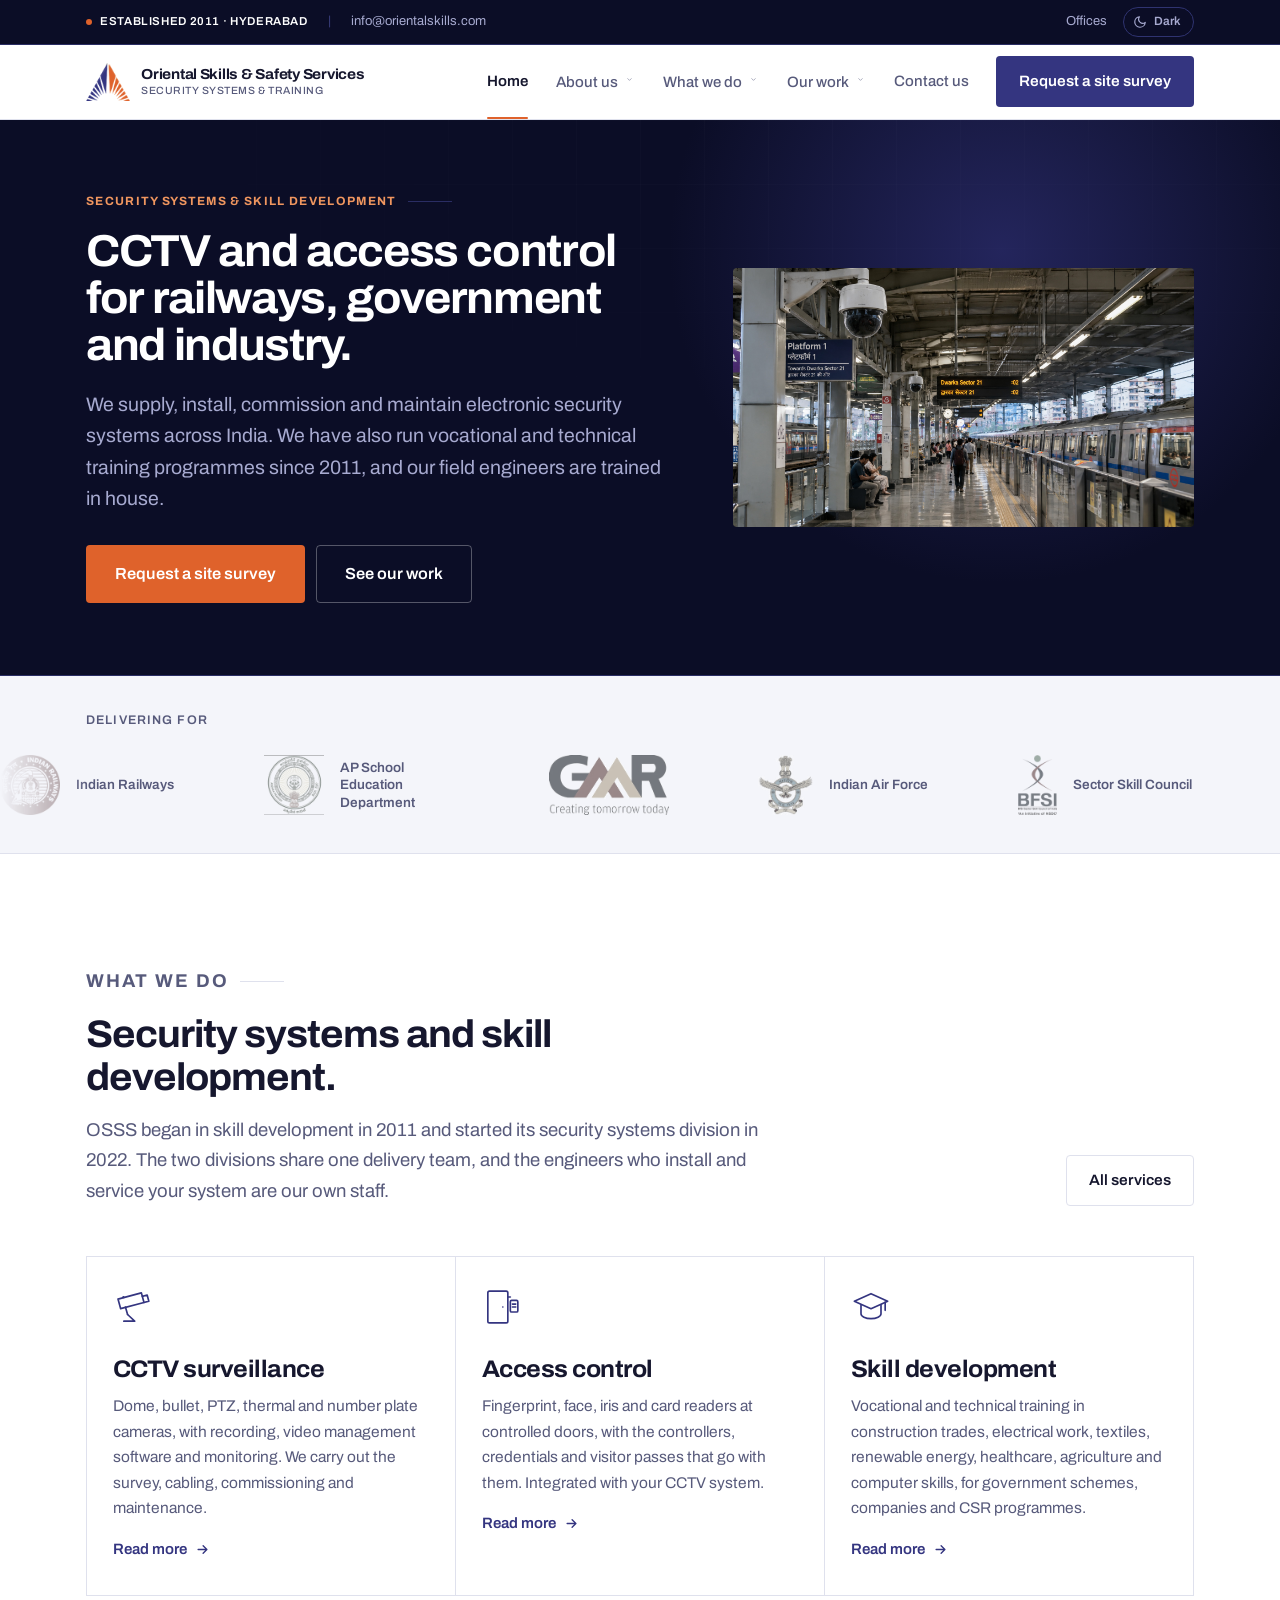
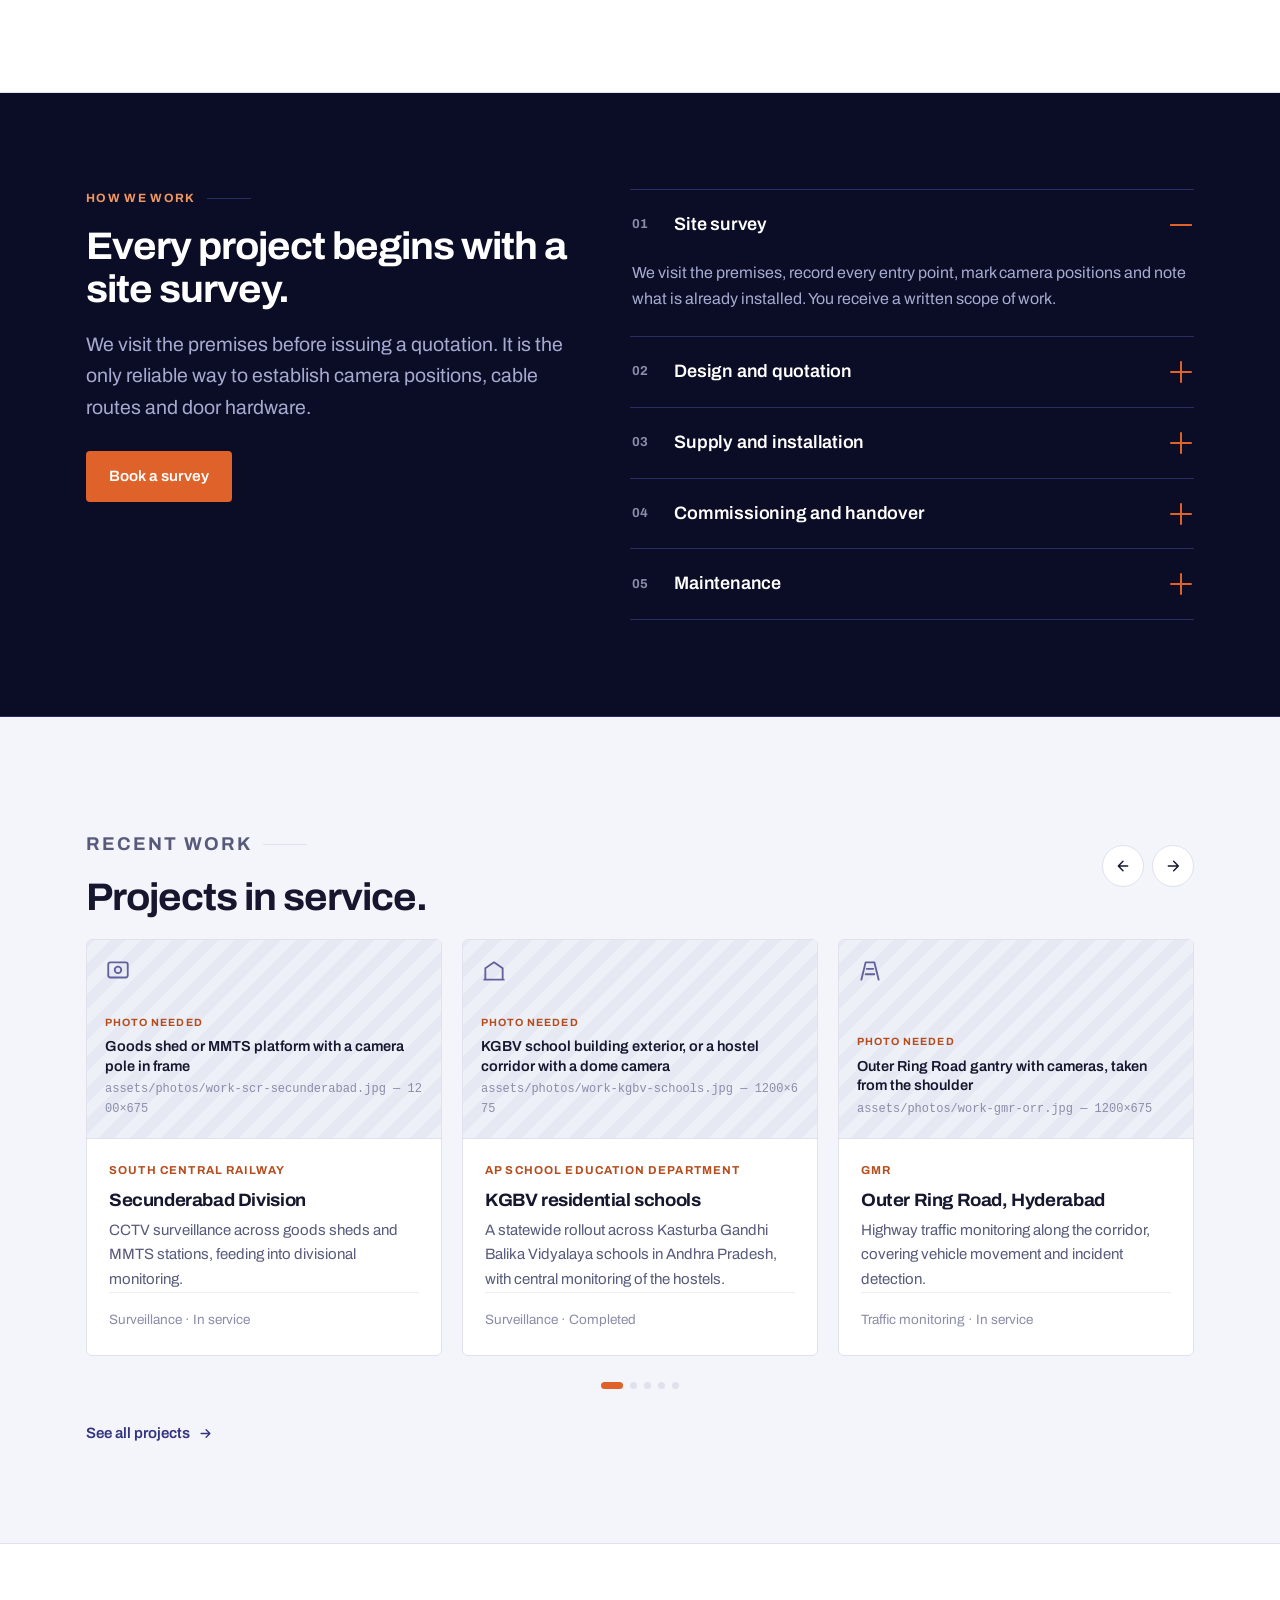
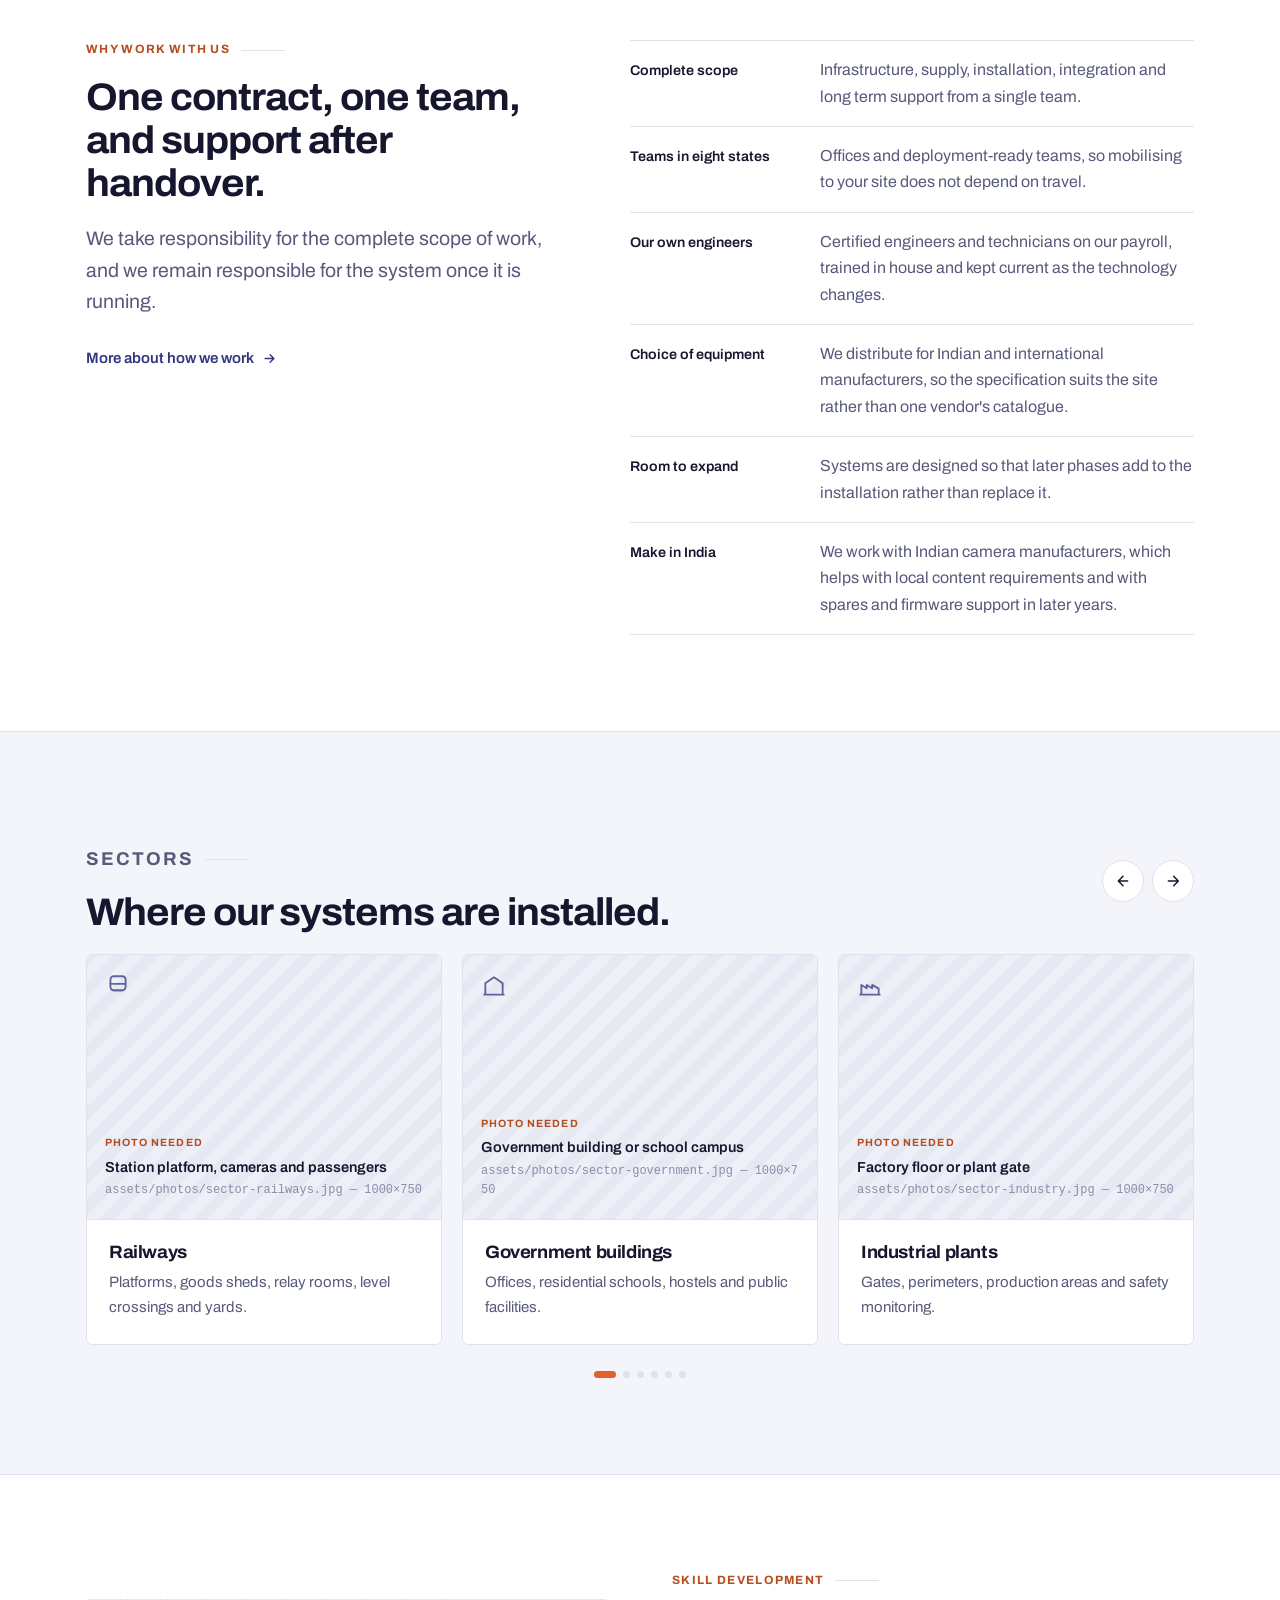
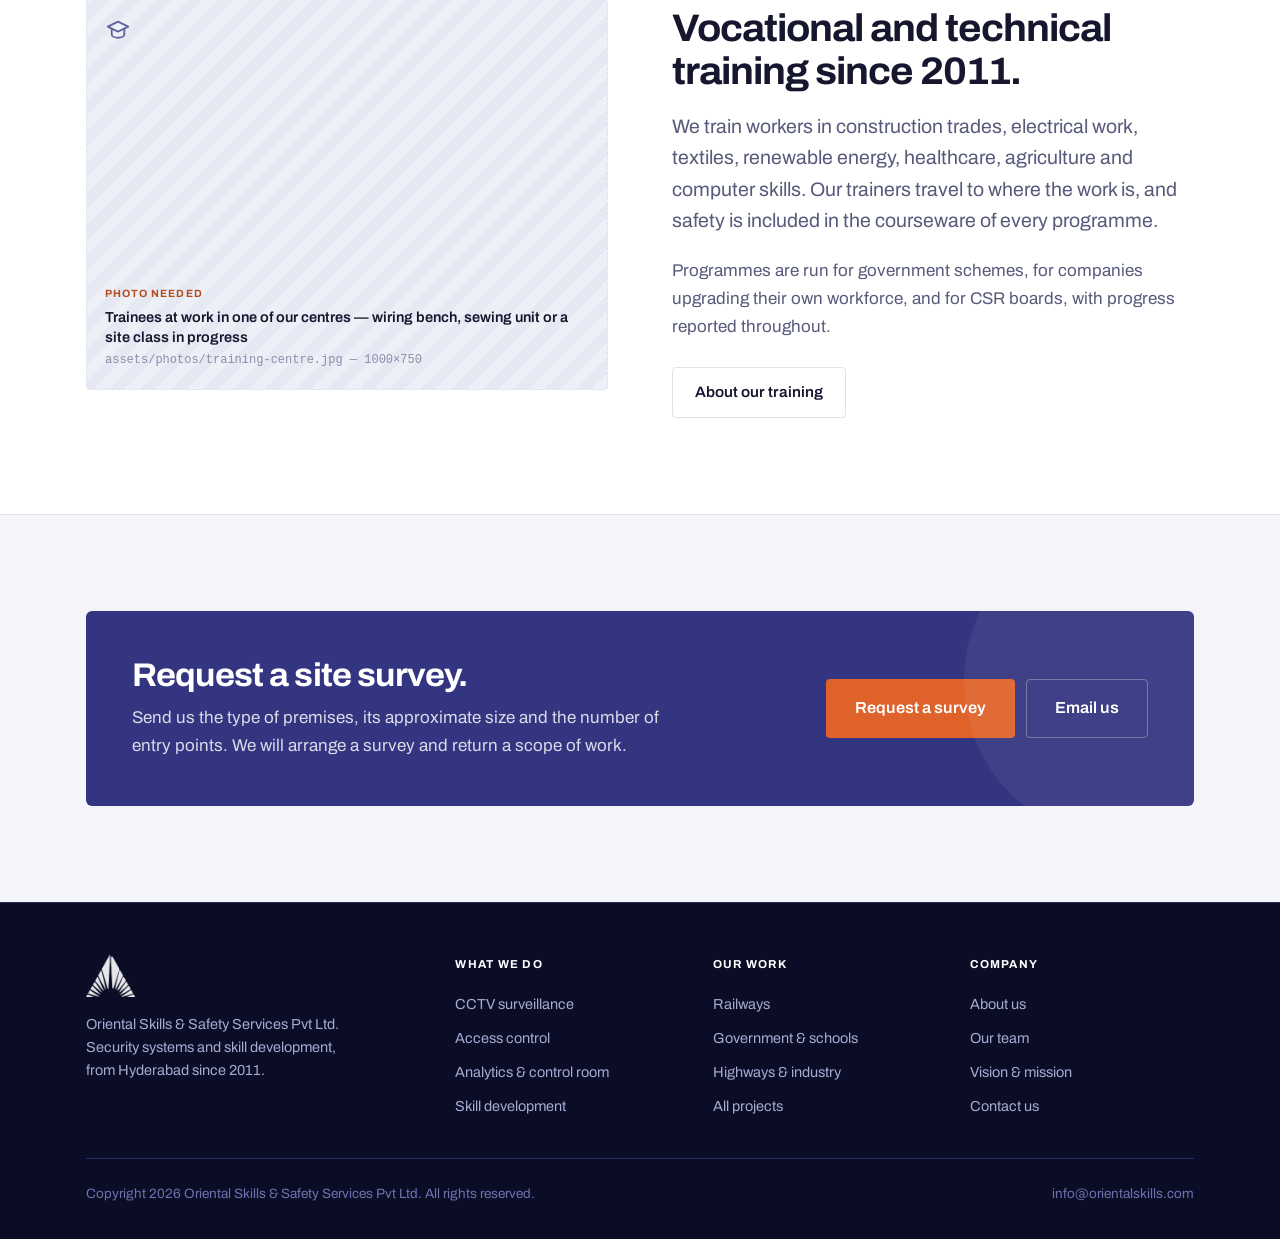
==== index.html @ 2931d18c "Use the supplied hero photograph on the home page Replaces the hero placeholder with assets/photos/h" ====
<!DOCTYPE html>
<html lang="en" data-theme="light">
<head>
<meta charset="utf-8">
<meta name="viewport" content="width=device-width, initial-scale=1">
<title>OSSS — CCTV, Access Control and Skill Development | Hyderabad</title>
<meta name="description" content="Oriental Skills &amp; Safety Services Pvt Ltd supplies, installs and maintains CCTV and access control systems for Indian Railways, state governments and industry, and has run technical training programmes since 2011.">
<meta name="keywords" content="CCTV Hyderabad, access control systems India, ANPR, video analytics, biometric access control, railway CCTV, skill development training, Oriental Skills and Safety Services, OSSS">
<meta name="robots" content="index, follow">
<meta name="theme-color" content="#0B0D26">
<meta property="og:title" content="Oriental Skills &amp; Safety Services Pvt Ltd (OSSS)">
<meta property="og:description" content="Oriental Skills &amp; Safety Services Pvt Ltd supplies, installs and maintains CCTV and access control systems for Indian Railways, state governments and industry, and has run technical training programmes since 2011.">
<meta property="og:type" content="website">
<meta property="og:url" content="https://www.orientalskills.com/">
<meta property="og:image" content="https://www.orientalskills.com/assets/osss-lockup.png">
<link rel="canonical" href="https://www.orientalskills.com/">
<link rel="icon" href="assets/osss-mark.png">
<link rel="apple-touch-icon" href="assets/osss-mark.png">
<script>
  document.documentElement.className += ' js';
  try {
    var t = localStorage.getItem('osss-theme');
    if (!t) t = window.matchMedia('(prefers-color-scheme: dark)').matches ? 'dark' : 'light';
    document.documentElement.setAttribute('data-theme', t);
  } catch (e) {}
</script>
<link rel="preconnect" href="https://fonts.googleapis.com">
<link rel="preconnect" href="https://fonts.gstatic.com" crossorigin>
<link href="https://fonts.googleapis.com/css2?family=Archivo:wdth,wght@62..125,400..800&display=swap" rel="stylesheet">
<link rel="stylesheet" href="assets/css/site.css">
</head>
<body>
<a class="skip" href="#main">Skip to content</a>
<div class="prog"></div>

<!-- ══════════ UTILITY BAR ══════════ -->
<div class="util">
  <div class="util-in">
    <span class="est"><i></i>Established 2011 · Hyderabad</span>
    <span class="sep hide-sm">|</span>
    <a class="hide-sm" href="mailto:info@orientalskills.com">info@orientalskills.com</a>
    <span class="right">
      <a class="hide-sm" href="contact.html">Offices</a>
      <button class="tt" type="button" aria-label="Switch to dark theme">
        <svg class="i-moon" viewBox="0 0 24 24" fill="none" stroke="currentColor" stroke-width="2" stroke-linecap="round" stroke-linejoin="round" aria-hidden="true"><path d="M21 12.8A9 9 0 1 1 11.2 3a7 7 0 0 0 9.8 9.8z"/></svg>
        <svg class="i-sun" viewBox="0 0 24 24" fill="none" stroke="currentColor" stroke-width="2" stroke-linecap="round" stroke-linejoin="round" aria-hidden="true"><circle cx="12" cy="12" r="4.2"/><path d="M12 2v2M12 20v2M4.9 4.9l1.4 1.4M17.7 17.7l1.4 1.4M2 12h2M20 12h2M4.9 19.1l1.4-1.4M17.7 6.3l1.4-1.4"/></svg>
        <span class="lbl-d">Dark</span><span class="lbl-l">Light</span>
      </button>
    </span>
  </div>
</div>

<!-- ══════════ HEADER ══════════ -->
<header class="top">
  <div class="top-in">
    <a class="logo" href="index.html">
      <img src="assets/osss-mark.png" alt="OSSS">
      <span>
        <span class="nm">Oriental Skills &amp; Safety Services</span>
        <span class="sub">Security systems &amp; training</span>
      </span>
    </a>

    <button class="burger" id="burger" aria-expanded="false" aria-controls="nav">
      <span class="bars"><i></i></span> Menu
    </button>

    <nav class="nav" id="nav" aria-label="Main">
      <div class="item"><a class="nl" href="index.html">Home</a></div>

      <div class="item">
        <button class="nl" type="button" data-panel="p-about" data-owns="about.html" aria-expanded="false" aria-controls="p-about">
          About us
          <svg class="car" viewBox="0 0 24 24" fill="none" stroke="currentColor" stroke-width="2.4" stroke-linecap="round" stroke-linejoin="round" aria-hidden="true"><path d="m6 9 6 6 6-6"/></svg>
        </button>
        <div class="panel" id="p-about">
          <div class="panel-g">
            <a class="pi" href="about.html">
              <span class="pic"><svg viewBox="0 0 24 24" fill="none" stroke="currentColor" stroke-width="1.9" stroke-linecap="round" stroke-linejoin="round"><path d="M3 21h18M5 21V7l7-4 7 4v14M9 21v-5h6v5"/></svg></span>
              <span><b>Company profile</b><span>Who we are and what we have been doing since 2011.</span></span>
            </a>
            <a class="pi" href="about.html#leadership">
              <span class="pic"><svg viewBox="0 0 24 24" fill="none" stroke="currentColor" stroke-width="1.9" stroke-linecap="round" stroke-linejoin="round"><circle cx="9" cy="8" r="3.2"/><path d="M2.6 20a6.6 6.6 0 0 1 12.8 0M17 11.2a3 3 0 0 0 0-5.9M18.4 20a5.6 5.6 0 0 0-2.2-4.3"/></svg></span>
              <span><b>Our team</b><span>Directors and senior management.</span></span>
            </a>
            <a class="pi" href="about.html#values">
              <span class="pic"><svg viewBox="0 0 24 24" fill="none" stroke="currentColor" stroke-width="1.9" stroke-linecap="round" stroke-linejoin="round"><path d="M12 3l7.5 3.4v5.2c0 4.4-3.1 8.4-7.5 9.4-4.4-1-7.5-5-7.5-9.4V6.4z"/><path d="m9 12 2.2 2.2L15.4 10"/></svg></span>
              <span><b>Vision &amp; mission</b><span>What we are working towards.</span></span>
            </a>
            <a class="pi" href="about.html#why">
              <span class="pic"><svg viewBox="0 0 24 24" fill="none" stroke="currentColor" stroke-width="1.9" stroke-linecap="round" stroke-linejoin="round"><path d="M4 20V9M10 20V4M16 20v-7M22 20H2"/></svg></span>
              <span><b>Why work with us</b><span>How we run a job from survey to service.</span></span>
            </a>
          </div>
          <div class="panel-foot">
            <p>Offices in eight states, head office at Moula Ali, Hyderabad.</p>
            <a class="tlink" href="about.html">About the company <svg viewBox="0 0 24 24" fill="none" stroke="currentColor" stroke-width="2.2" stroke-linecap="round" stroke-linejoin="round"><path d="M5 12h13M13 6l6 6-6 6"/></svg></a>
          </div>
        </div>
      </div>

      <div class="item">
        <button class="nl" type="button" data-panel="p-serv" data-owns="security.html training.html" aria-expanded="false" aria-controls="p-serv">
          What we do
          <svg class="car" viewBox="0 0 24 24" fill="none" stroke="currentColor" stroke-width="2.4" stroke-linecap="round" stroke-linejoin="round" aria-hidden="true"><path d="m6 9 6 6 6-6"/></svg>
        </button>
        <div class="panel" id="p-serv">
          <div class="panel-g">
            <a class="pi" href="security.html#cctv">
              <span class="pic"><svg viewBox="0 0 24 24" fill="none" stroke="currentColor" stroke-width="1.9" stroke-linecap="round" stroke-linejoin="round"><path d="M3 7.6 17 4l1.6 5.8L4.6 13.4z"/><path d="M18.6 9.3 22 8.4 21 4.8l-3.4.9"/><path d="M7.5 12.6 8.8 17M6.4 21h6.5l-4.1-4"/></svg></span>
              <span><b>CCTV surveillance</b><span>Cameras, recording, video management and monitoring.</span></span>
            </a>
            <a class="pi" href="security.html#access">
              <span class="pic"><svg viewBox="0 0 24 24" fill="none" stroke="currentColor" stroke-width="1.9" stroke-linecap="round" stroke-linejoin="round"><rect x="3.5" y="2.6" width="12" height="18.8" rx="1.4"/><path d="M12.4 12h.02"/><rect x="17.4" y="8" width="4.4" height="7" rx="1"/><path d="M18.6 10.4h2M18.6 12.4h2"/></svg></span>
              <span><b>Access control</b><span>Biometrics, face, iris and cards at the door.</span></span>
            </a>
            <a class="pi" href="security.html#intelligence">
              <span class="pic"><svg viewBox="0 0 24 24" fill="none" stroke="currentColor" stroke-width="1.9" stroke-linecap="round" stroke-linejoin="round"><circle cx="12" cy="12" r="3"/><path d="M12 2v3M12 19v3M2 12h3M19 12h3M4.9 4.9l2.1 2.1M17 17l2.1 2.1M4.9 19.1 7 17M17 7l2.1-2.1"/></svg></span>
              <span><b>Analytics &amp; control room</b><span>ANPR, alerts and one view of cameras and doors.</span></span>
            </a>
            <a class="pi" href="training.html">
              <span class="pic"><svg viewBox="0 0 24 24" fill="none" stroke="currentColor" stroke-width="1.9" stroke-linecap="round" stroke-linejoin="round"><path d="M12 3.4 2.6 8 12 12.6 21.4 8z"/><path d="M6.2 10.2v5c0 1.7 2.6 3 5.8 3s5.8-1.3 5.8-3v-5"/><path d="M20 9v5"/></svg></span>
              <span><b>Skill development</b><span>Vocational and technical training since 2011.</span></span>
            </a>
          </div>
          <div class="panel-foot">
            <p>Supply, installation, commissioning and maintenance under one contract.</p>
            <a class="tlink" href="security.html">Security systems <svg viewBox="0 0 24 24" fill="none" stroke="currentColor" stroke-width="2.2" stroke-linecap="round" stroke-linejoin="round"><path d="M5 12h13M13 6l6 6-6 6"/></svg></a>
          </div>
        </div>
      </div>

      <div class="item">
        <button class="nl" type="button" data-panel="p-work" data-owns="projects.html" aria-expanded="false" aria-controls="p-work">
          Our work
          <svg class="car" viewBox="0 0 24 24" fill="none" stroke="currentColor" stroke-width="2.4" stroke-linecap="round" stroke-linejoin="round" aria-hidden="true"><path d="m6 9 6 6 6-6"/></svg>
        </button>
        <div class="panel right" id="p-work">
          <div class="panel-g">
            <a class="pi" href="projects.html#railways">
              <span class="pic"><svg viewBox="0 0 24 24" fill="none" stroke="currentColor" stroke-width="1.9" stroke-linecap="round" stroke-linejoin="round"><rect x="5" y="3" width="14" height="13" rx="3"/><path d="M5 10h14M8.5 19.6 6 22M15.5 19.6 18 22M8 16h8"/><circle cx="8.6" cy="13" r=".6" fill="currentColor"/><circle cx="15.4" cy="13" r=".6" fill="currentColor"/></svg></span>
              <span><b>Railways</b><span>Stations, goods sheds, relay rooms and level crossings.</span></span>
            </a>
            <a class="pi" href="projects.html#government">
              <span class="pic"><svg viewBox="0 0 24 24" fill="none" stroke="currentColor" stroke-width="1.9" stroke-linecap="round" stroke-linejoin="round"><path d="M3 20h18M4 20V9.5L12 4l8 5.5V20M9.5 20v-5h5v5"/></svg></span>
              <span><b>Government &amp; schools</b><span>Residential schools and hostels for state departments.</span></span>
            </a>
            <a class="pi" href="projects.html#industry">
              <span class="pic"><svg viewBox="0 0 24 24" fill="none" stroke="currentColor" stroke-width="1.9" stroke-linecap="round" stroke-linejoin="round"><path d="M3 20h18M4 20v-9l5 3V11l5 3V11l6 3.4V20"/></svg></span>
              <span><b>Highways &amp; industry</b><span>Traffic monitoring, defence sites and plant security.</span></span>
            </a>
            <a class="pi" href="projects.html">
              <span class="pic"><svg viewBox="0 0 24 24" fill="none" stroke="currentColor" stroke-width="1.9" stroke-linecap="round" stroke-linejoin="round"><path d="M4 5h16v14H4z"/><path d="M4 9.5h16M9 9.5V19"/></svg></span>
              <span><b>All projects</b><span>The full list of work in hand and completed.</span></span>
            </a>
          </div>
        </div>
      </div>

      <div class="item"><a class="nl" href="contact.html">Contact us</a></div>
      <a class="btn btn-p cta" href="contact.html">Request a site survey</a>
    </nav>
  </div>
</header>

<main id="main">

<!-- ══════════ HERO ══════════ -->
<section class="phero">
  <div class="grid-bg" aria-hidden="true"></div>
  <div class="glow" aria-hidden="true"></div>
  <div class="wrap">
    <div class="phero-g">
      <div>
        <p class="eyebrow">Security systems &amp; skill development</p>
        <h1>CCTV and access control for railways, government and industry.</h1>
        <p class="lede">We supply, install, commission and maintain electronic security systems across India. We have also run vocational and technical training programmes since 2011, and our field engineers are trained in house.</p>
        <div class="acts">
          <a class="btn btn-a btn-lg" href="contact.html">Request a site survey</a>
          <a class="btn btn-g btn-lg" href="projects.html">See our work</a>
        </div>
      </div>
      <img class="pic-w" src="assets/photos/hero-control-room.jpg"
           width="1672" height="941" fetchpriority="high"
           alt="Station platform under surveillance, with PTZ dome cameras mounted on the canopy columns">
    </div>
  </div>
</section>

<!-- ══════════ CLIENTS ══════════ -->
<div class="clients">
  <div class="wrap"><p class="hd">Delivering for</p></div>
  <div class="rail">
    <div class="track">
      <div class="cl"><img src="assets/client-indian-railways.png" alt="Indian Railways"><span class="t">Indian Railways</span></div>
      <div class="cl"><img src="assets/client-ap-govt.png" alt="Government of Andhra Pradesh"><span class="t">AP School Education Department</span></div>
      <div class="cl"><img src="assets/client-gmr.png" alt="GMR Group"></div>
      <div class="cl"><img src="assets/client-iaf.png" alt="Indian Air Force"><span class="t">Indian Air Force</span></div>
      <div class="cl"><img src="assets/client-bfsi.png" alt="BFSI Sector Skill Council of India"><span class="t">Sector Skill Council</span></div>
    </div>
  </div>
</div>

<!-- ══════════ WHAT WE DO ══════════ -->
<section class="band">
  <div class="wrap">
    <div class="sh-row up">
      <div class="sh">
        <p class="eyebrow">What we do</p>
        <h2>Security systems and skill development.</h2>
        <p>OSSS began in skill development in 2011 and started its security systems division in 2022. The two divisions share one delivery team, and the engineers who install and service your system are our own staff.</p>
      </div>
      <a class="btn btn-o" href="security.html">All services</a>
    </div>

    <div class="cards c3 up">
      <a class="card" href="security.html#cctv">
        <svg class="ic" viewBox="0 0 48 48" fill="none" stroke="currentColor" stroke-width="2" stroke-linecap="round" stroke-linejoin="round" aria-hidden="true">
          <path d="M6 14.5 34 7l3.2 11.6L9.2 26z"/><path d="M37.2 18.6 43 17l-2-7.4-5.8 1.6"/>
          <path d="M15 24.2 17.5 33"/><path d="M13 41h13l-8.5-8"/><circle cx="12.5" cy="12.2" r="1.4" fill="currentColor" stroke="none"/>
        </svg>
        <h3>CCTV surveillance</h3>
        <p>Dome, bullet, PTZ, thermal and number plate cameras, with recording, video management software and monitoring. We carry out the survey, cabling, commissioning and maintenance.</p>
        <span class="tlink">Read more <svg viewBox="0 0 24 24" fill="none" stroke="currentColor" stroke-width="2.2" stroke-linecap="round" stroke-linejoin="round"><path d="M5 12h13M13 6l6 6-6 6"/></svg></span>
      </a>
      <a class="card" href="security.html#access">
        <svg class="ic" viewBox="0 0 48 48" fill="none" stroke="currentColor" stroke-width="2" stroke-linecap="round" stroke-linejoin="round" aria-hidden="true">
          <rect x="7" y="5" width="24" height="38" rx="2"/><path d="M25 24h.02"/>
          <rect x="34" y="16" width="9" height="14" rx="1.6"/><path d="M36.5 20.5h4M36.5 24h4"/><path d="M31 12h3"/>
        </svg>
        <h3>Access control</h3>
        <p>Fingerprint, face, iris and card readers at controlled doors, with the controllers, credentials and visitor passes that go with them. Integrated with your CCTV system.</p>
        <span class="tlink">Read more <svg viewBox="0 0 24 24" fill="none" stroke="currentColor" stroke-width="2.2" stroke-linecap="round" stroke-linejoin="round"><path d="M5 12h13M13 6l6 6-6 6"/></svg></span>
      </a>
      <a class="card" href="training.html">
        <svg class="ic" viewBox="0 0 48 48" fill="none" stroke="currentColor" stroke-width="2" stroke-linecap="round" stroke-linejoin="round" aria-hidden="true">
          <path d="M24 8 4 17l20 9 20-9z"/><path d="M12 21.5V32c0 3.3 5.4 6 12 6s12-2.7 12-6V21.5"/><path d="M41 18v10"/>
        </svg>
        <h3>Skill development</h3>
        <p>Vocational and technical training in construction trades, electrical work, textiles, renewable energy, healthcare, agriculture and computer skills, for government schemes, companies and CSR programmes.</p>
        <span class="tlink">Read more <svg viewBox="0 0 24 24" fill="none" stroke="currentColor" stroke-width="2.2" stroke-linecap="round" stroke-linejoin="round"><path d="M5 12h13M13 6l6 6-6 6"/></svg></span>
      </a>
    </div>
  </div>
</section>

<!-- ══════════ HOW WE WORK ══════════ -->
<section class="band ink">
  <div class="wrap">
    <div class="split up">
      <div>
        <p class="eyebrow">How we work</p>
        <h2>Every project begins with a site survey.</h2>
        <p class="lede" style="margin-top:18px">We visit the premises before issuing a quotation. It is the only reliable way to establish camera positions, cable routes and door hardware.</p>
        <div style="margin-top:28px"><a class="btn btn-a" href="contact.html">Book a survey</a></div>
      </div>
      <div class="acc" data-single>
        <div class="ai">
          <button class="ah" type="button" aria-expanded="true"><span class="nm">01</span> Site survey<span class="pm"></span></button>
          <div class="ab"><div class="in"><p>We visit the premises, record every entry point, mark camera positions and note what is already installed. You receive a written scope of work.</p></div></div>
        </div>
        <div class="ai">
          <button class="ah" type="button" aria-expanded="false"><span class="nm">02</span> Design and quotation<span class="pm"></span></button>
          <div class="ab"><div class="in"><p>We select equipment to suit the site rather than a standard package, size the recording to your retention period, and issue one quotation with drawings.</p></div></div>
        </div>
        <div class="ai">
          <button class="ah" type="button" aria-expanded="false"><span class="nm">03</span> Supply and installation<span class="pm"></span></button>
          <div class="ab"><div class="in"><p>Cabling, power, mounting, network and hardware, carried out by our own engineers. Where a site cannot be shut down, we plan the work around your operating hours.</p></div></div>
        </div>
        <div class="ai">
          <button class="ah" type="button" aria-expanded="false"><span class="nm">04</span> Commissioning and handover<span class="pm"></span></button>
          <div class="ab"><div class="in"><p>Cameras focused, analytics configured against your own camera views, users and permissions set up, and your operators trained on the system before handover.</p></div></div>
        </div>
        <div class="ai">
          <button class="ah" type="button" aria-expanded="false"><span class="nm">05</span> Maintenance<span class="pm"></span></button>
          <div class="ab"><div class="in"><p>Annual maintenance contracts with scheduled service visits and call-out response. We also take over the maintenance of systems installed by others.</p></div></div>
        </div>
      </div>
    </div>
  </div>
</section>

<!-- ══════════ RECENT WORK CAROUSEL ══════════ -->
<section class="band alt">
  <div class="wrap">
    <div class="car-head up">
      <div class="sh" style="margin-bottom:0">
        <p class="eyebrow">Recent work</p>
        <h2>Projects in service.</h2>
      </div>
      <div class="sp">
        <button class="cbtn" type="button" data-car="prev" aria-label="Previous"><svg viewBox="0 0 24 24" fill="none" stroke="currentColor" stroke-width="2.2" stroke-linecap="round" stroke-linejoin="round"><path d="M19 12H6M12 5l-7 7 7 7"/></svg></button>
        <button class="cbtn" type="button" data-car="next" aria-label="Next"><svg viewBox="0 0 24 24" fill="none" stroke="currentColor" stroke-width="2.2" stroke-linecap="round" stroke-linejoin="round"><path d="M5 12h13M13 5l7 7-7 7"/></svg></button>
      </div>
    </div>

    <div data-carousel>
      <div class="car c-3">
        <article class="slide">
          <div class="ph w">
            <svg class="ico" viewBox="0 0 24 24" fill="none" stroke="currentColor" stroke-width="1.7" stroke-linecap="round" stroke-linejoin="round" aria-hidden="true"><rect x="3" y="4" width="18" height="14" rx="2"/><circle cx="12" cy="11" r="3"/></svg>
            <span class="tag">Photo needed</span>
            <b>Goods shed or MMTS platform with a camera pole in frame</b>
            <span class="f">assets/photos/work-scr-secunderabad.jpg — 1200×675</span>
          </div>
          <div class="bd">
            <p class="kx">South Central Railway</p>
            <h4>Secunderabad Division</h4>
            <p>CCTV surveillance across goods sheds and MMTS stations, feeding into divisional monitoring.</p>
            <p class="mt">Surveillance · In service</p>
          </div>
        </article>
        <article class="slide">
          <div class="ph w">
            <svg class="ico" viewBox="0 0 24 24" fill="none" stroke="currentColor" stroke-width="1.7" stroke-linecap="round" stroke-linejoin="round" aria-hidden="true"><path d="M3 20h18M4 20V9.5L12 4l8 5.5V20"/></svg>
            <span class="tag">Photo needed</span>
            <b>KGBV school building exterior, or a hostel corridor with a dome camera</b>
            <span class="f">assets/photos/work-kgbv-schools.jpg — 1200×675</span>
          </div>
          <div class="bd">
            <p class="kx">AP School Education Department</p>
            <h4>KGBV residential schools</h4>
            <p>A statewide rollout across Kasturba Gandhi Balika Vidyalaya schools in Andhra Pradesh, with central monitoring of the hostels.</p>
            <p class="mt">Surveillance · Completed</p>
          </div>
        </article>
        <article class="slide">
          <div class="ph w">
            <svg class="ico" viewBox="0 0 24 24" fill="none" stroke="currentColor" stroke-width="1.7" stroke-linecap="round" stroke-linejoin="round" aria-hidden="true"><path d="M4 20 8 4h8l4 16M9 10h6M8 15h8"/></svg>
            <span class="tag">Photo needed</span>
            <b>Outer Ring Road gantry with cameras, taken from the shoulder</b>
            <span class="f">assets/photos/work-gmr-orr.jpg — 1200×675</span>
          </div>
          <div class="bd">
            <p class="kx">GMR</p>
            <h4>Outer Ring Road, Hyderabad</h4>
            <p>Highway traffic monitoring along the corridor, covering vehicle movement and incident detection.</p>
            <p class="mt">Traffic monitoring · In service</p>
          </div>
        </article>
        <article class="slide">
          <div class="ph w">
            <svg class="ico" viewBox="0 0 24 24" fill="none" stroke="currentColor" stroke-width="1.7" stroke-linecap="round" stroke-linejoin="round" aria-hidden="true"><path d="M2 12h20M12 2v20"/><circle cx="12" cy="12" r="9"/></svg>
            <span class="tag">Photo needed</span>
            <b>Signalling relay room rack with a camera, or a station approach at night</b>
            <span class="f">assets/photos/work-scr-hyderabad.jpg — 1200×675</span>
          </div>
          <div class="bd">
            <p class="kx">South Central Railway</p>
            <h4>Hyderabad Division</h4>
            <p>Cameras at MMTS stations and in signalling relay rooms, where unauthorised entry has to be recorded.</p>
            <p class="mt">Surveillance · In service</p>
          </div>
        </article>
        <article class="slide">
          <div class="ph w">
            <svg class="ico" viewBox="0 0 24 24" fill="none" stroke="currentColor" stroke-width="1.7" stroke-linecap="round" stroke-linejoin="round" aria-hidden="true"><path d="M3 17h18M6 17V9l6-5 6 5v8"/></svg>
            <span class="tag">Photo needed</span>
            <b>Level crossing gate with a camera mounted on the gate post</b>
            <span class="f">assets/photos/work-ser-ranchi.jpg — 1200×675</span>
          </div>
          <div class="bd">
            <p class="kx">South Eastern Railway</p>
            <h4>Ranchi Division</h4>
            <p>CCTV on level crossing gates, allowing gate operation to be reviewed after an incident.</p>
            <p class="mt">Surveillance · In service</p>
          </div>
        </article>
      </div>
      <div class="dots"></div>
    </div>

    <div style="margin-top:30px"><a class="tlink" href="projects.html">See all projects <svg viewBox="0 0 24 24" fill="none" stroke="currentColor" stroke-width="2.2" stroke-linecap="round" stroke-linejoin="round"><path d="M5 12h13M13 6l6 6-6 6"/></svg></a></div>
  </div>
</section>

<!-- ══════════ WHY US ══════════ -->
<section class="band">
  <div class="wrap">
    <div class="split up">
      <div>
        <p class="eyebrow">Why work with us</p>
        <h2>One contract, one team, and support after handover.</h2>
        <p class="lede" style="margin-top:18px">We take responsibility for the complete scope of work, and we remain responsible for the system once it is running.</p>
        <div style="margin-top:26px"><a class="tlink" href="about.html#why">More about how we work <svg viewBox="0 0 24 24" fill="none" stroke="currentColor" stroke-width="2.2" stroke-linecap="round" stroke-linejoin="round"><path d="M5 12h13M13 6l6 6-6 6"/></svg></a></div>
      </div>
      <div class="rows">
        <div class="r"><span class="k">Complete scope</span><span class="v">Infrastructure, supply, installation, integration and long term support from a single team.</span></div>
        <div class="r"><span class="k">Teams in eight states</span><span class="v">Offices and deployment-ready teams, so mobilising to your site does not depend on travel.</span></div>
        <div class="r"><span class="k">Our own engineers</span><span class="v">Certified engineers and technicians on our payroll, trained in house and kept current as the technology changes.</span></div>
        <div class="r"><span class="k">Choice of equipment</span><span class="v">We distribute for Indian and international manufacturers, so the specification suits the site rather than one vendor's catalogue.</span></div>
        <div class="r"><span class="k">Room to expand</span><span class="v">Systems are designed so that later phases add to the installation rather than replace it.</span></div>
        <div class="r"><span class="k">Make in India</span><span class="v">We work with Indian camera manufacturers, which helps with local content requirements and with spares and firmware support in later years.</span></div>
      </div>
    </div>
  </div>
</section>

<!-- ══════════ SECTORS CAROUSEL ══════════ -->
<section class="band alt">
  <div class="wrap">
    <div class="car-head up">
      <div class="sh" style="margin-bottom:0">
        <p class="eyebrow">Sectors</p>
        <h2>Where our systems are installed.</h2>
      </div>
      <div class="sp">
        <button class="cbtn" type="button" data-car="prev" aria-label="Previous"><svg viewBox="0 0 24 24" fill="none" stroke="currentColor" stroke-width="2.2" stroke-linecap="round" stroke-linejoin="round"><path d="M19 12H6M12 5l-7 7 7 7"/></svg></button>
        <button class="cbtn" type="button" data-car="next" aria-label="Next"><svg viewBox="0 0 24 24" fill="none" stroke="currentColor" stroke-width="2.2" stroke-linecap="round" stroke-linejoin="round"><path d="M5 12h13M13 5l7 7-7 7"/></svg></button>
      </div>
    </div>
    <div data-carousel>
      <div class="car c-3">
        <article class="slide"><div class="ph s"><svg class="ico" viewBox="0 0 24 24" fill="none" stroke="currentColor" stroke-width="1.7" stroke-linecap="round" stroke-linejoin="round"><rect x="5" y="3" width="14" height="13" rx="3"/><path d="M5 10h14M8 16h8"/></svg><span class="tag">Photo needed</span><b>Station platform, cameras and passengers</b><span class="f">assets/photos/sector-railways.jpg — 1000×750</span></div><div class="bd"><h4>Railways</h4><p>Platforms, goods sheds, relay rooms, level crossings and yards.</p></div></article>
        <article class="slide"><div class="ph s"><svg class="ico" viewBox="0 0 24 24" fill="none" stroke="currentColor" stroke-width="1.7" stroke-linecap="round" stroke-linejoin="round"><path d="M3 20h18M4 20V9.5L12 4l8 5.5V20"/></svg><span class="tag">Photo needed</span><b>Government building or school campus</b><span class="f">assets/photos/sector-government.jpg — 1000×750</span></div><div class="bd"><h4>Government buildings</h4><p>Offices, residential schools, hostels and public facilities.</p></div></article>
        <article class="slide"><div class="ph s"><svg class="ico" viewBox="0 0 24 24" fill="none" stroke="currentColor" stroke-width="1.7" stroke-linecap="round" stroke-linejoin="round"><path d="M3 20h18M4 20v-9l5 3V11l5 3V11l6 3.4V20"/></svg><span class="tag">Photo needed</span><b>Factory floor or plant gate</b><span class="f">assets/photos/sector-industry.jpg — 1000×750</span></div><div class="bd"><h4>Industrial plants</h4><p>Gates, perimeters, production areas and safety monitoring.</p></div></article>
        <article class="slide"><div class="ph s"><svg class="ico" viewBox="0 0 24 24" fill="none" stroke="currentColor" stroke-width="1.7" stroke-linecap="round" stroke-linejoin="round"><rect x="3" y="7" width="18" height="11" rx="2"/><path d="M7 7V5h10v2M3 12h18"/></svg><span class="tag">Photo needed</span><b>Warehouse aisle with a dome camera overhead</b><span class="f">assets/photos/sector-logistics.jpg — 1000×750</span></div><div class="bd"><h4>Warehousing &amp; logistics</h4><p>Loading bays, stock areas and vehicle movement records.</p></div></article>
        <article class="slide"><div class="ph s"><svg class="ico" viewBox="0 0 24 24" fill="none" stroke="currentColor" stroke-width="1.7" stroke-linecap="round" stroke-linejoin="round"><path d="M4 20 8 4h8l4 16"/></svg><span class="tag">Photo needed</span><b>City junction with traffic cameras on a gantry</b><span class="f">assets/photos/sector-traffic.jpg — 1000×750</span></div><div class="bd"><h4>Roads &amp; traffic</h4><p>Junctions, highway corridors, toll points and number plate reading.</p></div></article>
        <article class="slide"><div class="ph s"><svg class="ico" viewBox="0 0 24 24" fill="none" stroke="currentColor" stroke-width="1.7" stroke-linecap="round" stroke-linejoin="round"><path d="M6 21V8l6-4 6 4v13M10 21v-5h4v5"/></svg><span class="tag">Photo needed</span><b>Office reception with a face reader at the turnstile</b><span class="f">assets/photos/sector-corporate.jpg — 1000×750</span></div><div class="bd"><h4>Offices &amp; campuses</h4><p>Reception, attendance, visitor passes and restricted zones.</p></div></article>
      </div>
      <div class="dots"></div>
    </div>
  </div>
</section>

<!-- ══════════ TRAINING TEASER ══════════ -->
<section class="band">
  <div class="wrap">
    <div class="split even up" style="align-items:center">
      <div class="ph s">
        <svg class="ico" viewBox="0 0 24 24" fill="none" stroke="currentColor" stroke-width="1.7" stroke-linecap="round" stroke-linejoin="round" aria-hidden="true"><path d="M12 3.4 2.6 8 12 12.6 21.4 8z"/><path d="M6.2 10.2v5c0 1.7 2.6 3 5.8 3s5.8-1.3 5.8-3v-5"/></svg>
        <span class="tag">Photo needed</span>
        <b>Trainees at work in one of our centres — wiring bench, sewing unit or a site class in progress</b>
        <span class="f">assets/photos/training-centre.jpg — 1000×750</span>
      </div>
      <div>
        <p class="eyebrow">Skill development</p>
        <h2>Vocational and technical training since 2011.</h2>
        <p class="lede" style="margin-top:18px">We train workers in construction trades, electrical work, textiles, renewable energy, healthcare, agriculture and computer skills. Our trainers travel to where the work is, and safety is included in the courseware of every programme.</p>
        <p class="muted" style="margin-top:16px">Programmes are run for government schemes, for companies upgrading their own workforce, and for CSR boards, with progress reported throughout.</p>
        <div style="margin-top:26px"><a class="btn btn-o" href="training.html">About our training</a></div>
      </div>
    </div>
  </div>
</section>

<!-- ══════════ CTA ══════════ -->
<section class="band last alt">
  <div class="wrap">
    <div class="cta-strip up">
      <div>
        <h2>Request a site survey.</h2>
        <p>Send us the type of premises, its approximate size and the number of entry points. We will arrange a survey and return a scope of work.</p>
      </div>
      <div class="acts">
        <a class="btn btn-a btn-lg" href="contact.html">Request a survey</a>
        <a class="btn btn-g btn-lg" href="mailto:info@orientalskills.com">Email us</a>
      </div>
    </div>
  </div>
</section>

</main>

<!-- ══════════ FOOTER ══════════ -->
<footer>
  <div class="wrap">
    <div class="fgrid">
      <div>
        <img src="assets/osss-mark.png" alt="OSSS">
        <p style="margin:0;max-width:32ch;line-height:1.6">Oriental Skills &amp; Safety Services Pvt Ltd. Security systems and skill development, from Hyderabad since 2011.</p>
      </div>
      <div>
        <p class="ft">What we do</p>
        <a href="security.html#cctv">CCTV surveillance</a>
        <a href="security.html#access">Access control</a>
        <a href="security.html#intelligence">Analytics &amp; control room</a>
        <a href="training.html">Skill development</a>
      </div>
      <div>
        <p class="ft">Our work</p>
        <a href="projects.html#railways">Railways</a>
        <a href="projects.html#government">Government &amp; schools</a>
        <a href="projects.html#industry">Highways &amp; industry</a>
        <a href="projects.html">All projects</a>
      </div>
      <div>
        <p class="ft">Company</p>
        <a href="about.html">About us</a>
        <a href="about.html#leadership">Our team</a>
        <a href="about.html#values">Vision &amp; mission</a>
        <a href="contact.html">Contact us</a>
      </div>
    </div>
    <div class="fbot">
      <span>Copyright <span class="yr">2026</span> Oriental Skills &amp; Safety Services Pvt Ltd. All rights reserved.</span>
      <span class="r"><a href="mailto:info@orientalskills.com">info@orientalskills.com</a></span>
    </div>
  </div>
</footer>

<button class="totop" type="button" aria-label="Back to top">
  <svg viewBox="0 0 24 24" fill="none" stroke="currentColor" stroke-width="2.4" stroke-linecap="round" stroke-linejoin="round"><path d="M12 19V5M5 12l7-7 7 7"/></svg>
</button>

<script src="assets/js/site.js"></script>
</body>
</html>
---- assets/css/site.css ----
/* ==========================================================================
   OSSS — Oriental Skills & Safety Services Pvt Ltd
   Shared stylesheet for every page.
   Brand: indigo #343580 · orange #DF622B · ink #16172E
   ========================================================================== */

/* ---------- tokens ---------- */
:root{
  color-scheme:light;
  --brand:#343580;
  --brand-h:#2A2B6B;
  --brand-tx:#343580;
  --accent:#DF622B;
  --accent-h:#C8511D;
  --accent-tx:#B54D1E;

  --bg:#FFFFFF;
  --bg-2:#F4F5FA;
  --bg-3:#EAECF5;
  --card:#FFFFFF;
  --line:#DFE1ED;
  --line-2:#EDEEF6;
  --tx:#16172E;
  --tx-2:#575A7B;
  --tx-3:#8A8DA8;
  --head-bg:rgba(255,255,255,.92);
  --shadow-1:0 1px 2px rgba(16,17,46,.05);
  --shadow-2:0 2px 4px rgba(16,17,46,.05),0 14px 34px -18px rgba(16,17,46,.35);
  --shadow-3:0 12px 40px -12px rgba(16,17,46,.28);
  --ph-bg:#EEF0F8;

  --ink-bg:#0B0D26;
  --ink-bg-2:#141742;
  --ink-line:#2A2D63;
  --ink-tx:#FFFFFF;
  --ink-tx-2:#A7AAD0;

  --wrap:1220px;
  --pad:clamp(20px,5vw,56px);
  --r:4px;
  --sect:clamp(58px,7.5vw,104px);
}
html[data-theme="dark"]{
  color-scheme:dark;
  --brand:#4A4CA8;
  --brand-h:#5A5CC0;
  --brand-tx:#A9ABEE;
  --accent:#DF622B;
  --accent-h:#F0762F;
  --accent-tx:#F09660;

  --bg:#0B0D26;
  --bg-2:#101335;
  --bg-3:#161A45;
  --card:#12163A;
  --line:#272B5E;
  --line-2:#1D2149;
  --tx:#F1F2FB;
  --tx-2:#A7AAD0;
  --tx-3:#7C80B2;
  --head-bg:rgba(11,13,38,.92);
  --shadow-1:0 1px 2px rgba(0,0,0,.4);
  --shadow-2:0 2px 4px rgba(0,0,0,.3),0 14px 34px -18px rgba(0,0,0,.8);
  --shadow-3:0 12px 40px -12px rgba(0,0,0,.7);
  --ph-bg:#161A45;

  --ink-bg:#080A1D;
  --ink-bg-2:#101335;
  --ink-line:#252963;
}

/* ---------- base ---------- */
*{box-sizing:border-box}
html{-webkit-text-size-adjust:100%}
body{
  margin:0;background:var(--bg);color:var(--tx);
  font-family:Archivo,'Segoe UI','Helvetica Neue',Arial,sans-serif;
  font-size:17px;line-height:1.65;font-weight:400;
  -webkit-font-smoothing:antialiased;overflow-x:hidden;
  transition:background-color .25s ease,color .25s ease;
}
h1,h2,h3,h4,h5{margin:0;font-weight:700;line-height:1.12;letter-spacing:-.022em;
  font-variation-settings:'wdth' 104}
h1{font-size:clamp(2.05rem,4.4vw,3.35rem);line-height:1.05;letter-spacing:-.03em}
h2{font-size:clamp(1.65rem,3.1vw,2.4rem);letter-spacing:-.026em}
h3{font-size:clamp(1.2rem,1.9vw,1.5rem)}
h4{font-size:1.1rem}
p{margin:0 0 1.05em}
p:last-child{margin-bottom:0}
a{color:inherit}
img{display:block;max-width:100%}
:focus-visible{outline:2.5px solid var(--accent);outline-offset:3px;border-radius:2px}
::selection{background:var(--accent);color:#fff}

.wrap{max-width:var(--wrap);margin:0 auto;padding-inline:var(--pad)}
.prose{max-width:64ch}
.lede{font-size:clamp(17px,1.55vw,19.5px);color:var(--tx-2);line-height:1.62}
.muted{color:var(--tx-2)}
.small{font-size:14.5px}
.skip{position:absolute;left:-9999px;background:var(--bg);color:var(--tx);padding:12px 18px;z-index:400}
.skip:focus{left:12px;top:12px}

@media (prefers-reduced-motion:reduce){
  *,*::before,*::after{animation-duration:.001ms!important;animation-iteration-count:1!important;
    transition-duration:.001ms!important;scroll-behavior:auto!important}
}
@media (prefers-reduced-motion:no-preference){html{scroll-behavior:smooth}}

/* ---------- buttons ---------- */
.btn{display:inline-flex;align-items:center;justify-content:center;gap:9px;white-space:nowrap;
  font-family:inherit;font-size:15px;font-weight:600;font-variation-settings:'wdth' 102;
  padding:12px 22px;border-radius:var(--r);text-decoration:none;border:1.5px solid transparent;
  cursor:pointer;transition:background-color .2s,color .2s,border-color .2s,transform .12s,box-shadow .2s}
.btn:active{transform:translateY(1px)}
.btn svg{width:16px;height:16px;flex:0 0 auto}
.btn-p{background:var(--brand);color:#fff}
.btn-p:hover{background:var(--brand-h)}
.btn-a{background:var(--accent);color:#fff}
.btn-a:hover{background:var(--accent-h)}
.btn-o{border-color:var(--line);color:var(--tx);background:transparent}
.btn-o:hover{border-color:var(--tx-2);background:var(--bg-2)}
.btn-g{border-color:rgba(255,255,255,.3);color:#fff;background:transparent}
.btn-g:hover{border-color:#fff;background:rgba(255,255,255,.08)}
.btn-lg{padding:15px 28px;font-size:16px}

.tlink{display:inline-flex;align-items:center;gap:8px;font-size:15px;font-weight:600;
  color:var(--brand-tx);text-decoration:none;transition:gap .2s,color .2s}
.tlink svg{width:15px;height:15px;transition:transform .2s}
.tlink:hover{color:var(--accent-tx)}
.tlink:hover svg{transform:translateX(3px)}

/* ---------- utility bar ---------- */
.util{background:var(--ink-bg);color:var(--ink-tx-2);font-size:13px;border-bottom:1px solid var(--ink-line)}
.util-in{display:flex;align-items:center;gap:20px;max-width:var(--wrap);margin:0 auto;
  padding:7px var(--pad);min-height:38px}
.util .est{display:inline-flex;align-items:center;gap:8px;font-weight:600;letter-spacing:.055em;
  text-transform:uppercase;font-size:11.5px;color:#fff}
.util .est i{width:6px;height:6px;border-radius:50%;background:var(--accent);flex:0 0 auto}
.util a{color:var(--ink-tx-2);text-decoration:none;transition:color .18s}
.util a:hover{color:#fff}
.util .sep{color:#3B3F7D}
.util .right{margin-left:auto;display:flex;align-items:center;gap:16px}
@media(max-width:860px){.util .hide-sm{display:none}}

/* theme toggle */
.tt{display:inline-flex;align-items:center;gap:7px;background:transparent;cursor:pointer;
  border:1px solid #2F3370;border-radius:100px;padding:4px 12px 4px 9px;color:var(--ink-tx-2);
  font:inherit;font-size:12px;font-weight:600;transition:border-color .2s,color .2s,background .2s}
.tt:hover{border-color:#4A4FA0;color:#fff;background:rgba(255,255,255,.05)}
.tt svg{width:14px;height:14px}
.tt .i-sun{display:none}
html[data-theme="dark"] .tt .i-sun{display:block}
html[data-theme="dark"] .tt .i-moon{display:none}
.tt .lbl-l{display:none}
html[data-theme="dark"] .tt .lbl-d{display:none}
html[data-theme="dark"] .tt .lbl-l{display:inline}

/* ---------- header + navigation ---------- */
.prog{position:fixed;top:0;left:0;height:3px;background:var(--accent);width:0;z-index:300;
  transition:width .08s linear}
.top{position:sticky;top:0;z-index:200;background:var(--head-bg);
  backdrop-filter:saturate(1.6) blur(14px);-webkit-backdrop-filter:saturate(1.6) blur(14px);
  border-bottom:1px solid var(--line);transition:box-shadow .25s,background-color .25s}
.top.stuck{box-shadow:var(--shadow-1)}
.top-in{display:flex;align-items:center;gap:20px;min-height:74px;max-width:var(--wrap);
  margin:0 auto;padding-inline:var(--pad)}
.logo{display:flex;align-items:center;gap:11px;text-decoration:none;flex:0 0 auto}
.logo img{height:38px;width:auto}
.logo .nm{display:block;font-size:14.5px;font-weight:700;font-variation-settings:'wdth' 106;
  letter-spacing:-.018em;line-height:1.2;white-space:nowrap}
.logo .sub{display:block;font-size:10.5px;font-weight:500;color:var(--tx-2);
  letter-spacing:.05em;line-height:1.3;white-space:nowrap;text-transform:uppercase}

.nav{margin-left:auto;display:flex;align-items:center;gap:2px}
.nav .item{position:relative}
.nav .nl{position:relative;display:inline-flex;align-items:center;gap:6px;font-family:inherit;
  font-size:15px;font-weight:500;color:var(--tx-2);text-decoration:none;background:none;border:0;
  cursor:pointer;padding:9px 13px;border-radius:var(--r);white-space:nowrap;
  transition:color .18s,background-color .18s}
.nav .nl:hover{color:var(--tx);background:var(--bg-2)}
.nav .nl[aria-expanded="true"]{color:var(--tx);background:var(--bg-2)}
.nav .nl.cur{color:var(--tx);font-weight:600}
.nav .nl.cur::after{content:'';position:absolute;left:13px;right:13px;bottom:-16px;height:2px;
  background:var(--accent);border-radius:2px}
.nav .car{width:11px;height:11px;transition:transform .22s;opacity:.7}
.nav .nl[aria-expanded="true"] .car{transform:rotate(180deg)}
.nav .cta{margin-left:12px}

/* expandable panel */
.panel{position:absolute;top:calc(100% + 16px);left:50%;transform:translateX(-50%) translateY(-8px);
  width:min(620px,86vw);background:var(--card);border:1px solid var(--line);border-radius:6px;
  box-shadow:var(--shadow-3);padding:8px;opacity:0;visibility:hidden;pointer-events:none;
  transition:opacity .2s ease,transform .2s ease,visibility .2s;z-index:210}
.panel.right{left:auto;right:0;transform:translateY(-8px)}
.panel.right.open{transform:translateY(0)}
.panel.open{opacity:1;visibility:visible;pointer-events:auto;transform:translateX(-50%) translateY(0)}
.panel-g{display:grid;grid-template-columns:1fr 1fr;gap:4px}
.panel-g.one{grid-template-columns:1fr}
.pi{display:flex;gap:13px;padding:13px 14px;border-radius:5px;text-decoration:none;color:inherit;
  transition:background-color .18s}
.pi:hover{background:var(--bg-2)}
.pi .pic{flex:0 0 auto;width:34px;height:34px;border-radius:5px;background:var(--bg-3);
  display:grid;place-items:center;color:var(--brand-tx);transition:background-color .18s,color .18s}
.pi:hover .pic{background:var(--brand);color:#fff}
.pi .pic svg{width:18px;height:18px}
.pi b{display:block;font-size:14.5px;font-weight:600;line-height:1.3;margin-bottom:3px}
.pi span{display:block;font-size:13px;color:var(--tx-2);line-height:1.45}
.panel-foot{margin-top:4px;border-top:1px solid var(--line-2);padding:14px 14px 9px;
  display:flex;align-items:center;gap:14px;flex-wrap:wrap}
.panel-foot p{margin:0;font-size:13px;color:var(--tx-2)}
.panel-foot .tlink{margin-left:auto;font-size:14px}

.burger{display:none;margin-left:auto;align-items:center;gap:9px;background:none;
  border:1.5px solid var(--line);border-radius:var(--r);padding:9px 14px;font:inherit;font-size:14px;
  font-weight:600;color:var(--tx);cursor:pointer}
.burger .bars{display:block;width:16px;height:10px;position:relative}
.burger .bars::before,.burger .bars::after,.burger .bars i{content:'';position:absolute;left:0;right:0;
  height:1.8px;background:currentColor;border-radius:2px;transition:transform .25s,opacity .2s}
.burger .bars::before{top:0}
.burger .bars i{top:4.1px}
.burger .bars::after{bottom:0}
.burger[aria-expanded="true"] .bars::before{transform:translateY(4.1px) rotate(45deg)}
.burger[aria-expanded="true"] .bars i{opacity:0}
.burger[aria-expanded="true"] .bars::after{transform:translateY(-4.1px) rotate(-45deg)}

@media(max-width:1080px){
  .burger{display:inline-flex}
  .nav{position:fixed;inset:auto 0 0 0;top:var(--navtop,112px);background:var(--bg);
    border-top:1px solid var(--line);flex-direction:column;align-items:stretch;gap:0;
    padding:8px var(--pad) 34px;overflow:auto;display:none;z-index:190}
  .nav.open{display:flex}
  .nav .item{position:static}
  .nav .nl{width:100%;justify-content:space-between;font-size:17px;padding:16px 2px;border-radius:0;
    border-bottom:1px solid var(--line-2)}
  .nav .nl:hover,.nav .nl[aria-expanded="true"]{background:transparent}
  .nav .nl.cur::after{display:none}
  .nav .nl.cur{color:var(--accent-tx)}
  .panel,.panel.right{position:static;transform:none;width:auto;border:0;box-shadow:none;
    background:transparent;padding:0;opacity:1;visibility:visible;pointer-events:auto;display:none;
    border-bottom:1px solid var(--line-2)}
  .panel.open,.panel.right.open{display:block;transform:none;animation:slidein .28s ease}
  @keyframes slidein{from{opacity:0;transform:translateY(-6px)}to{opacity:1;transform:none}}
  .panel-g,.panel-g.one{grid-template-columns:1fr;gap:0;padding:4px 0 10px}
  .pi{padding:12px 6px}
  .panel-foot{padding:4px 6px 14px;border:0}
  .panel-foot .tlink{margin-left:0}
  .nav .cta{margin:22px 0 0}
}

/* ---------- page hero ---------- */
.phero{background:var(--ink-bg);color:#fff;position:relative;overflow:hidden;
  padding:clamp(44px,6vw,72px) 0 clamp(46px,6vw,72px);border-bottom:1px solid var(--ink-line)}
.phero .wrap{position:relative;z-index:3}
.phero h1{max-width:20ch}
.phero .lede{color:var(--ink-tx-2);max-width:60ch;margin-top:20px}
.phero .acts{display:flex;flex-wrap:wrap;gap:11px;margin-top:30px}
.phero .eyebrow{color:#F0965F}
.phero .eyebrow::after{background:var(--ink-line)}
.phero .muted{color:var(--ink-tx-2)}
.grid-bg{position:absolute;inset:0;z-index:1;pointer-events:none;opacity:.5;
  background-image:linear-gradient(to right,rgba(255,255,255,.045) 1px,transparent 1px),
                   linear-gradient(to bottom,rgba(255,255,255,.045) 1px,transparent 1px);
  background-size:64px 64px;
  -webkit-mask-image:radial-gradient(ellipse 90% 80% at 70% 0%,#000,transparent 75%);
  mask-image:radial-gradient(ellipse 90% 80% at 70% 0%,#000,transparent 75%)}
.glow{position:absolute;right:-8%;top:-45%;width:min(760px,80vw);aspect-ratio:1;z-index:1;
  pointer-events:none;border-radius:50%;
  background:radial-gradient(circle,rgba(52,53,128,.6),transparent 62%)}

/* two-column page hero */
.phero-g{display:grid;grid-template-columns:minmax(0,1.12fr) minmax(0,.88fr);
  gap:clamp(30px,5vw,60px);align-items:center}
/* the headline sits in half the width here, so it needs a smaller ceiling */
.phero-g h1{font-size:clamp(1.95rem,3.5vw,2.85rem);max-width:22ch}
@media(max-width:920px){.phero-g{grid-template-columns:1fr;gap:34px}}

/* jump / quick-facts panel inside a page hero */
.jump{border:1px solid var(--ink-line);border-radius:6px;background:rgba(255,255,255,.035);padding:7px}
.jump .jt{font-size:11.5px;font-weight:700;letter-spacing:.11em;text-transform:uppercase;
  color:var(--ink-tx-2);padding:13px 15px 11px;margin:0}
.jump a{display:flex;align-items:center;gap:14px;padding:14px 15px;text-decoration:none;color:#fff;
  border-radius:5px;font-size:15.5px;font-weight:500;transition:background-color .18s}
.jump a:hover{background:rgba(255,255,255,.07)}
.jump a + a{border-top:1px solid var(--ink-line)}
.jump a .n{font-size:12px;font-weight:700;color:#F0965F;font-variant-numeric:tabular-nums;
  flex:0 0 auto;min-width:20px}
.jump a .ar{margin-left:auto;flex:0 0 auto;width:15px;height:15px;opacity:.45;
  transition:transform .2s,opacity .2s}
.jump a:hover .ar{transform:translateX(3px);opacity:1}
.jump .fct{display:grid;grid-template-columns:96px 1fr;gap:16px;padding:14px 15px;font-size:15px;
  color:var(--ink-tx-2);line-height:1.5}
.jump .fct + .fct{border-top:1px solid var(--ink-line)}
.jump .fct b{color:#fff;font-weight:600;font-size:13px;letter-spacing:.04em;text-transform:uppercase}

/* breadcrumbs */
.crumb{display:flex;align-items:center;flex-wrap:wrap;gap:8px;font-size:13px;
  color:var(--ink-tx-2);margin-bottom:22px}
.crumb a{text-decoration:none;color:var(--ink-tx-2);transition:color .18s}
.crumb a:hover{color:#fff}
.crumb svg{width:11px;height:11px;opacity:.5}
.crumb .now{color:#fff}

/* ---------- sections ---------- */
/* clear the sticky header when jumping to an anchor */
.band[id],.phero[id]{scroll-margin-top:88px}
.band{padding:var(--sect) 0;border-bottom:1px solid var(--line);position:relative}
.band.alt{background:var(--bg-2)}
.band.ink{background:var(--ink-bg);color:#fff;border-bottom-color:var(--ink-line)}
.band.tight{padding-block:clamp(40px,5vw,62px)}
.band.last{border-bottom:0}

.eyebrow{display:flex;align-items:center;gap:11px;font-size:12px;font-weight:700;
  letter-spacing:.11em;text-transform:uppercase;color:var(--accent-tx);margin:0 0 16px}
.eyebrow::after{content:'';flex:0 0 auto;width:44px;height:1px;background:var(--line)}
.ink .eyebrow{color:#F0965F}
.ink .eyebrow::after{background:var(--ink-line)}
.sh{max-width:70ch;margin-bottom:clamp(32px,4vw,50px)}
.sh p{margin-top:16px;color:var(--tx-2);font-size:clamp(16.5px,1.5vw,18.5px);max-width:62ch}
.ink .sh p,.ink .muted,.ink .lede{color:var(--ink-tx-2)}
.sh-row{display:flex;align-items:flex-end;gap:24px;flex-wrap:wrap;margin-bottom:clamp(32px,4vw,50px)}
.sh-row .sh{margin-bottom:0;flex:1 1 440px}
.sh-row > :last-child{margin-left:auto}

/* reveal on scroll */
.js .up{opacity:0;transform:translateY(18px)}
.up.in{opacity:1;transform:none;
  transition:opacity .65s cubic-bezier(.16,.9,.28,1),transform .65s cubic-bezier(.16,.9,.28,1)}

/* ---------- cards ---------- */
.cards{display:grid;gap:1px;background:var(--line);border:1px solid var(--line)}
.c3{grid-template-columns:repeat(3,1fr)}
.c4{grid-template-columns:repeat(4,1fr)}
.c2{grid-template-columns:repeat(2,1fr)}
@media(max-width:1000px){.c4{grid-template-columns:1fr 1fr}}
@media(max-width:900px){.c3{grid-template-columns:1fr}}
@media(max-width:640px){.c4,.c2{grid-template-columns:1fr}}
.card{background:var(--card);padding:30px 26px 32px;position:relative;overflow:hidden;
  text-decoration:none;color:inherit;display:block;transition:background-color .25s}
.card::before{content:'';position:absolute;left:0;top:0;bottom:0;width:3px;background:var(--accent);
  transform:scaleY(0);transform-origin:top;transition:transform .38s cubic-bezier(.2,.7,.3,1)}
a.card:hover{background:var(--bg-2)}
a.card:hover::before{transform:scaleY(1)}
.card .ic{width:40px;height:40px;color:var(--brand-tx);margin-bottom:20px}
.card .n{display:block;font-size:12px;font-weight:700;color:var(--accent-tx);margin-bottom:12px;
  font-variant-numeric:tabular-nums;letter-spacing:.06em}
.card h3,.card h4{margin-bottom:10px}
.card p{font-size:15.5px;color:var(--tx-2);margin-bottom:14px}
.card p:last-child{margin-bottom:0}
.ink .cards{background:var(--ink-line);border-color:var(--ink-line)}
.ink .card{background:var(--ink-bg)}
.ink .card p{color:var(--ink-tx-2)}
.ink .card .ic{color:#9497E8}
.ink a.card:hover{background:var(--ink-bg-2)}

/* ---------- split + definition rows ---------- */
.split{display:grid;grid-template-columns:minmax(0,.92fr) minmax(0,1.08fr);
  gap:clamp(30px,5vw,72px);align-items:start}
.split.even{grid-template-columns:1fr 1fr}
@media(max-width:900px){.split,.split.even{grid-template-columns:1fr;gap:34px}}
.rows{border-top:1px solid var(--line)}
.ink .rows{border-top-color:var(--ink-line)}
.rows .r{border-bottom:1px solid var(--line);padding:16px 0;display:grid;
  grid-template-columns:168px 1fr;gap:22px;align-items:baseline}
.ink .rows .r{border-bottom-color:var(--ink-line)}
@media(max-width:560px){.rows .r{grid-template-columns:1fr;gap:4px}}
.rows .k{font-size:14px;font-weight:600;font-variation-settings:'wdth' 102}
.rows .v{font-size:16px;color:var(--tx-2)}
.ink .rows .v{color:var(--ink-tx-2)}

/* ---------- pills ---------- */
.pills{display:flex;flex-wrap:wrap;gap:8px;padding:0;margin:0;list-style:none}
.pills li{font-size:14px;font-weight:500;border:1px solid var(--line);background:var(--card);
  border-radius:100px;padding:6px 15px;color:var(--tx-2);transition:border-color .2s,color .2s}
.pills li:hover{border-color:var(--brand);color:var(--brand-tx)}
.ink .pills li{background:transparent;border-color:var(--ink-line);color:var(--ink-tx-2)}
.ink .pills li:hover{border-color:var(--accent);color:#fff}

/* ---------- image placeholders ---------- */
.ph{position:relative;background:var(--ph-bg);border:1px dashed var(--line);border-radius:var(--r);
  display:flex;flex-direction:column;justify-content:flex-end;padding:18px;overflow:hidden;
  color:var(--tx-2);min-height:180px}
.ph::before{content:'';position:absolute;inset:0;
  background-image:repeating-linear-gradient(-45deg,transparent,transparent 11px,
    rgba(52,53,128,.045) 11px,rgba(52,53,128,.045) 22px)}
.ph > *{position:relative}
.ph .ico{width:26px;height:26px;color:var(--brand-tx);opacity:.75;margin-bottom:auto}
.ph .tag{display:inline-block;font-size:10.5px;font-weight:700;letter-spacing:.1em;
  text-transform:uppercase;color:var(--accent-tx);margin-bottom:6px}
.ph b{display:block;font-size:14.5px;font-weight:600;color:var(--tx);line-height:1.35;margin-bottom:4px}
.ph .f{display:block;font-size:12px;color:var(--tx-3);font-family:ui-monospace,'SFMono-Regular',
  Consolas,monospace;word-break:break-all}
.ph.w{aspect-ratio:16/9}
.ph.s{aspect-ratio:4/3}
.ph.t{aspect-ratio:21/9}
.ink .ph,.phero .ph{background:var(--ink-bg-2);border-color:var(--ink-line);color:var(--ink-tx-2)}
.ink .ph::before,.phero .ph::before{background-image:repeating-linear-gradient(-45deg,transparent,
  transparent 11px,rgba(255,255,255,.03) 11px,rgba(255,255,255,.03) 22px)}
.ink .ph b,.phero .ph b{color:#fff}
.ink .ph .ico,.phero .ph .ico{color:#9497E8}
.ink .ph .f,.phero .ph .f{color:#6A6EA8}
.ink .ph .tag,.phero .ph .tag{color:#F0965F}

/* real photos: drop-in replacements for the .ph placeholders above.
   .pic-w matches .ph.w, .pic-s matches .ph.s, .pic-t matches .ph.t */
.pic-w,.pic-s,.pic-t{display:block;width:100%;height:auto;object-fit:cover;
  border-radius:var(--r);background:var(--bg-2)}
.pic-w{aspect-ratio:16/9}
.pic-s{aspect-ratio:4/3}
.pic-t{aspect-ratio:21/9}
.slide .pic-w,.slide .pic-s,.slide .pic-t{border-radius:0;border-bottom:1px solid var(--line)}
.ink .slide .pic-w,.ink .slide .pic-s{border-bottom-color:var(--ink-line)}
img.av{display:block;object-fit:cover;border:1px solid var(--line);border-style:solid}

/* ---------- carousel ---------- */
.car-head{display:flex;align-items:center;gap:14px;margin-bottom:20px}
.car-head .sp{margin-left:auto;display:flex;gap:8px}
.cbtn{width:42px;height:42px;border-radius:50%;border:1.5px solid var(--line);background:var(--card);
  color:var(--tx);display:grid;place-items:center;cursor:pointer;
  transition:border-color .2s,background-color .2s,color .2s,opacity .2s}
.cbtn:hover:not(:disabled){border-color:var(--tx);background:var(--bg-2)}
.cbtn:disabled{opacity:.32;cursor:default}
.cbtn svg{width:16px;height:16px}
.ink .cbtn{border-color:var(--ink-line);background:transparent;color:#fff}
.ink .cbtn:hover:not(:disabled){border-color:#fff;background:rgba(255,255,255,.07)}
.car{display:flex;gap:20px;overflow-x:auto;scroll-snap-type:x mandatory;scroll-behavior:smooth;
  padding-bottom:4px;scrollbar-width:none;-ms-overflow-style:none}
.car::-webkit-scrollbar{display:none}
.car > *{scroll-snap-align:start;flex:0 0 auto}
.car.c-3 > *{width:calc((100% - 40px)/3)}
.car.c-2 > *{width:calc((100% - 20px)/2)}
.car.c-1 > *{width:100%}
@media(max-width:1000px){.car.c-3 > *{width:calc((100% - 20px)/2)}}
@media(max-width:720px){.car.c-3 > *,.car.c-2 > *{width:86%}}
.dots{display:flex;gap:7px;justify-content:center;margin-top:22px}
.dots button{width:7px;height:7px;padding:0;border-radius:50%;border:0;background:var(--line);
  cursor:pointer;transition:width .25s,background-color .25s}
.dots button.on{width:22px;border-radius:100px;background:var(--accent)}
.ink .dots button{background:var(--ink-line)}
.ink .dots button.on{background:var(--accent)}

.slide{background:var(--card);border:1px solid var(--line);border-radius:6px;overflow:hidden;
  display:flex;flex-direction:column;transition:box-shadow .25s}
.slide:hover{box-shadow:var(--shadow-2)}
.slide .ph{border:0;border-bottom:1px solid var(--line);border-radius:0;min-height:0}
.slide .bd{padding:22px 22px 24px;flex:1;display:flex;flex-direction:column}
.slide .kx{font-size:11.5px;font-weight:700;letter-spacing:.1em;text-transform:uppercase;
  color:var(--accent-tx);margin-bottom:10px}
.slide h4{margin-bottom:8px;font-size:1.12rem}
.slide p{font-size:15px;color:var(--tx-2);margin:0}
.slide .mt{margin-top:auto;padding-top:16px;font-size:13.5px;color:var(--tx-3);
  border-top:1px solid var(--line-2)}
.ink .slide{background:var(--ink-bg-2);border-color:var(--ink-line)}
.ink .slide p{color:var(--ink-tx-2)}
.ink .slide .mt{border-top-color:var(--ink-line);color:#7C80B2}
.ink .slide .ph{border-bottom-color:var(--ink-line)}

.qslide{background:var(--card);border:1px solid var(--line);border-left:3px solid var(--accent);
  border-radius:6px;padding:30px 28px 28px}
.qslide blockquote{margin:0 0 20px;font-size:clamp(16.5px,1.7vw,19px);line-height:1.55;
  font-weight:500;letter-spacing:-.012em}
.qslide .who{font-size:14px;color:var(--tx-2)}
.qslide .who b{display:block;color:var(--tx);font-size:15px;font-weight:600}
.ink .qslide{background:var(--ink-bg-2);border-color:var(--ink-line);border-left-color:var(--accent)}
.ink .qslide .who{color:var(--ink-tx-2)}
.ink .qslide .who b{color:#fff}

/* ---------- client logo rail ---------- */
.clients{background:var(--bg-2);border-bottom:1px solid var(--line);
  padding:34px 0 38px;overflow:hidden}
.clients .hd{font-size:12.5px;font-weight:600;letter-spacing:.09em;text-transform:uppercase;
  color:var(--tx-2);margin:0 0 24px}
.rail{position:relative;
  -webkit-mask-image:linear-gradient(90deg,transparent,#000 7%,#000 93%,transparent);
  mask-image:linear-gradient(90deg,transparent,#000 7%,#000 93%,transparent)}
.track{display:flex;align-items:center;gap:clamp(46px,7vw,96px);width:max-content;
  animation:slide 38s linear infinite}
.rail:hover .track{animation-play-state:paused}
@keyframes slide{to{transform:translateX(-50%)}}
.track .cl{display:flex;align-items:center;gap:16px;flex:0 0 auto}
.track .cl img{height:60px;width:auto;filter:saturate(.15) opacity(.62);transition:filter .3s}
.track .cl:hover img{filter:none}
html[data-theme="dark"] .track .cl img{filter:brightness(0) invert(1) opacity(.55)}
html[data-theme="dark"] .track .cl:hover img{filter:brightness(0) invert(1) opacity(.95)}
.track .cl .t{font-size:13.5px;font-weight:600;line-height:1.3;color:var(--tx-2);max-width:15ch}

/* ---------- accordion ---------- */
.acc{border-top:1px solid var(--line)}
.acc .ai{border-bottom:1px solid var(--line)}
.acc .ah{width:100%;display:flex;align-items:center;gap:16px;background:none;border:0;
  font:inherit;color:inherit;text-align:left;padding:20px 2px;cursor:pointer;
  font-size:clamp(16px,1.5vw,18px);font-weight:600;letter-spacing:-.012em;transition:color .2s}
.acc .ah:hover{color:var(--accent-tx)}
.acc .ah .pm{margin-left:auto;flex:0 0 auto;width:22px;height:22px;position:relative}
.acc .ah .pm::before,.acc .ah .pm::after{content:'';position:absolute;background:var(--accent);
  border-radius:2px;transition:transform .28s cubic-bezier(.2,.7,.3,1)}
.acc .ah .pm::before{left:0;right:0;top:10px;height:2px}
.acc .ah .pm::after{top:0;bottom:0;left:10px;width:2px}
.acc .ah[aria-expanded="true"] .pm::after{transform:rotate(90deg)}
.acc .ab{overflow:hidden;height:0;transition:height .3s cubic-bezier(.2,.7,.3,1)}
.acc .ab .in{padding:0 2px 24px;max-width:78ch;color:var(--tx-2);font-size:16px}
.acc .nm{font-size:13px;font-weight:700;color:var(--tx-3);font-variant-numeric:tabular-nums;
  flex:0 0 auto;min-width:26px}
.ink .acc,.ink .acc .ai{border-color:var(--ink-line)}
.ink .acc .ab .in{color:var(--ink-tx-2)}

/* ---------- timeline ---------- */
.tl{position:relative;padding-left:26px}
.tl::before{content:'';position:absolute;left:5px;top:8px;bottom:8px;width:1px;background:var(--line)}
.ink .tl::before{background:var(--ink-line)}
.tl .ev{position:relative;padding-bottom:30px}
.tl .ev:last-child{padding-bottom:0}
.tl .ev::before{content:'';position:absolute;left:-26px;top:7px;width:11px;height:11px;
  border-radius:50%;background:var(--bg);border:2px solid var(--line)}
.ink .tl .ev::before{background:var(--ink-bg);border-color:var(--ink-line)}
.tl .ev.hi::before{background:var(--accent);border-color:var(--accent)}
.tl .yr{font-size:13px;font-weight:700;letter-spacing:.08em;color:var(--accent-tx);
  font-variant-numeric:tabular-nums;margin-bottom:5px}
.tl .ev h4{margin-bottom:6px;font-size:1.05rem}
.tl .ev p{font-size:15.5px;color:var(--tx-2);margin:0}
.ink .tl .ev p{color:var(--ink-tx-2)}

/* ---------- people ---------- */
.grp{font-size:12.5px;font-weight:700;letter-spacing:.11em;text-transform:uppercase;
  border-top:2px solid var(--tx);padding-top:12px;margin:0 0 22px;color:var(--tx)}
.ppl{display:grid;grid-template-columns:1fr 1fr;gap:1px;background:var(--line);border:1px solid var(--line)}
@media(max-width:880px){.ppl{grid-template-columns:1fr}}
.pr{background:var(--card);padding:26px 26px 28px;display:grid;grid-template-columns:78px 1fr;gap:20px}
@media(max-width:520px){.pr{grid-template-columns:1fr;gap:16px}}
.pr .av{width:78px;height:92px;border-radius:3px;background:var(--ph-bg);border:1px dashed var(--line);
  display:grid;place-items:center;color:var(--tx-3);font-size:9.5px;text-align:center;
  line-height:1.35;padding:6px}
@media(max-width:520px){.pr .av{width:92px;height:104px}}
.pr h4{margin-bottom:4px;font-size:1.1rem}
.pr .rl{font-size:12px;font-weight:700;letter-spacing:.07em;text-transform:uppercase;
  color:var(--accent-tx);margin-bottom:12px}
.pr p{font-size:15px;color:var(--tx-2);margin:0}
.pr .more{display:none}
.pr.open .more{display:inline}
.pr .rd{background:none;border:0;padding:0;margin-top:8px;font:inherit;font-size:14px;
  font-weight:600;color:var(--brand-tx);cursor:pointer}
.pr .rd:hover{color:var(--accent-tx)}

/* ---------- contact ---------- */
.cblk{margin-bottom:26px}
.cblk .lbl{font-size:11.5px;font-weight:700;letter-spacing:.11em;text-transform:uppercase;
  color:var(--accent-tx);margin-bottom:7px}
.cblk .val{font-size:16.5px;line-height:1.6;color:var(--tx-2);margin:0}
.cblk .val a{color:var(--tx);text-decoration:none;border-bottom:1px solid var(--line);
  transition:border-color .2s}
.cblk .val a:hover{border-color:var(--accent)}
.cblk .val .lg{font-size:21px;font-weight:700;font-variation-settings:'wdth' 106;letter-spacing:-.02em}
.ink .cblk .val{color:var(--ink-tx-2)}
.ink .cblk .val a{color:#fff;border-bottom-color:var(--ink-line)}
.mapbox{border:1px solid var(--line);border-radius:var(--r);overflow:hidden;background:var(--bg-2)}
.ink .mapbox{border-color:var(--ink-line)}
.mapbox iframe{width:100%;height:320px;border:0;display:block;filter:grayscale(.3) contrast(1.03)}
html[data-theme="dark"] .mapbox iframe{filter:grayscale(.4) invert(.92) hue-rotate(180deg) contrast(.9)}
form.enq{background:var(--card);border:1px solid var(--line);border-radius:6px;padding:28px 26px 30px;
  box-shadow:var(--shadow-1)}
.ink form.enq{background:var(--ink-bg-2);border-color:var(--ink-line)}
.fld{margin-bottom:15px}
.f2{display:grid;grid-template-columns:1fr 1fr;gap:15px}
@media(max-width:560px){.f2{grid-template-columns:1fr}}
.fld label{display:block;font-size:12px;font-weight:700;letter-spacing:.06em;text-transform:uppercase;
  color:var(--tx-2);margin-bottom:7px}
.ink .fld label{color:var(--ink-tx-2)}
.fld .rq{color:var(--accent-tx)}
.fld input,.fld select,.fld textarea{width:100%;background:var(--bg);border:1px solid var(--line);
  color:var(--tx);padding:12px 13px;font:inherit;font-size:16px;border-radius:var(--r);
  transition:border-color .2s,box-shadow .2s}
.ink .fld input,.ink .fld select,.ink .fld textarea{background:var(--ink-bg);
  border-color:var(--ink-line);color:#fff}
.fld input:focus,.fld select:focus,.fld textarea:focus{border-color:var(--brand);
  box-shadow:0 0 0 3px rgba(52,53,128,.13);outline:none}
.fld textarea{min-height:110px;resize:vertical}
.fld input::placeholder,.fld textarea::placeholder{color:var(--tx-3)}
.fld select{appearance:none;
  background-image:linear-gradient(45deg,transparent 50%,var(--tx-3) 50%),
                   linear-gradient(135deg,var(--tx-3) 50%,transparent 50%);
  background-position:calc(100% - 19px) calc(50% + 2px),calc(100% - 14px) calc(50% + 2px);
  background-size:5px 5px,5px 5px;background-repeat:no-repeat}
.warn{font-size:14px;color:var(--accent-tx);margin:0 0 14px;display:none}
.warn.on{display:block}
.fnote{font-size:13px;color:var(--tx-3);margin:16px 0 0;line-height:1.5}

/* ---------- CTA strip ---------- */
.cta-strip{background:var(--brand);color:#fff;border-radius:6px;padding:clamp(30px,4vw,46px);
  display:grid;grid-template-columns:1fr auto;gap:26px;align-items:center;position:relative;
  overflow:hidden}
@media(max-width:820px){.cta-strip{grid-template-columns:1fr}}
.cta-strip h2{font-size:clamp(1.5rem,2.6vw,2.05rem);margin-bottom:10px}
.cta-strip p{margin:0;color:rgba(255,255,255,.82);max-width:56ch}
.cta-strip .acts{display:flex;gap:11px;flex-wrap:wrap;position:relative}
.cta-strip::after{content:'';position:absolute;right:-90px;top:-90px;width:320px;height:320px;
  border-radius:50%;background:rgba(255,255,255,.055)}

/* ---------- footer ---------- */
footer{background:var(--ink-bg);color:var(--ink-tx-2);padding:52px 0 34px;font-size:14.5px;
  border-top:1px solid var(--ink-line)}
.fgrid{display:grid;grid-template-columns:1.5fr 1fr 1fr 1fr;gap:34px;padding-bottom:34px;
  border-bottom:1px solid var(--ink-line)}
@media(max-width:860px){.fgrid{grid-template-columns:1fr 1fr;gap:30px}}
@media(max-width:520px){.fgrid{grid-template-columns:1fr}}
.fgrid img{height:42px;width:auto;margin-bottom:16px;filter:brightness(0) invert(1) opacity(.9)}
.fgrid .ft{font-size:11.5px;font-weight:700;letter-spacing:.11em;text-transform:uppercase;
  color:#fff;margin-bottom:14px}
.fgrid a{display:block;color:var(--ink-tx-2);text-decoration:none;padding:5px 0;transition:color .2s}
.fgrid a:hover{color:#fff}
.fbot{display:flex;flex-wrap:wrap;gap:10px 26px;padding-top:24px;font-size:13.5px;color:#6E72AE}
.fbot .r{margin-left:auto}
.fbot a{color:#6E72AE;text-decoration:none}
.fbot a:hover{color:#fff}

/* ---------- back to top ---------- */
.totop{position:fixed;right:22px;bottom:22px;width:44px;height:44px;border-radius:50%;
  background:var(--brand);color:#fff;border:0;display:grid;place-items:center;cursor:pointer;
  box-shadow:var(--shadow-2);opacity:0;visibility:hidden;transform:translateY(10px);
  transition:opacity .25s,transform .25s,visibility .25s,background-color .2s;z-index:150}
.totop.on{opacity:1;visibility:visible;transform:none}
.totop:hover{background:var(--brand-h)}
.totop svg{width:17px;height:17px}
@media(max-width:600px){.totop{right:14px;bottom:14px}}
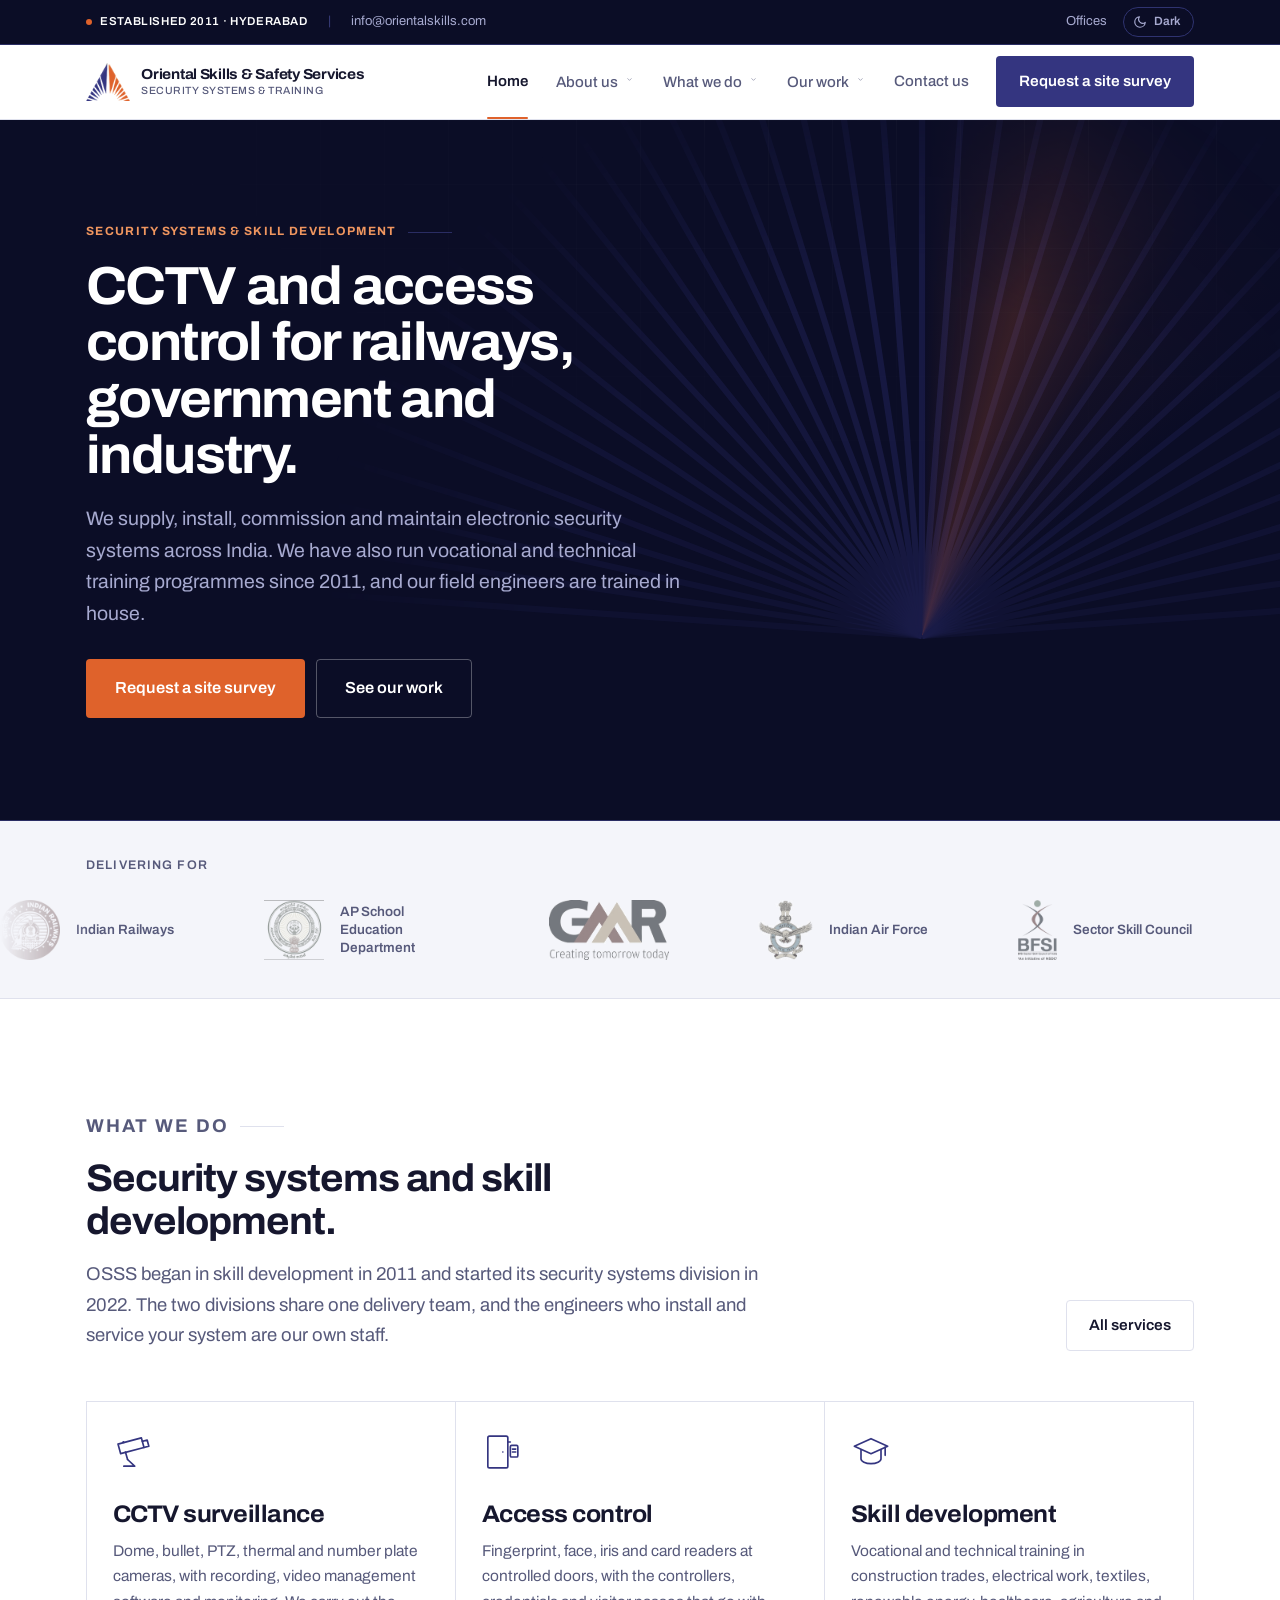
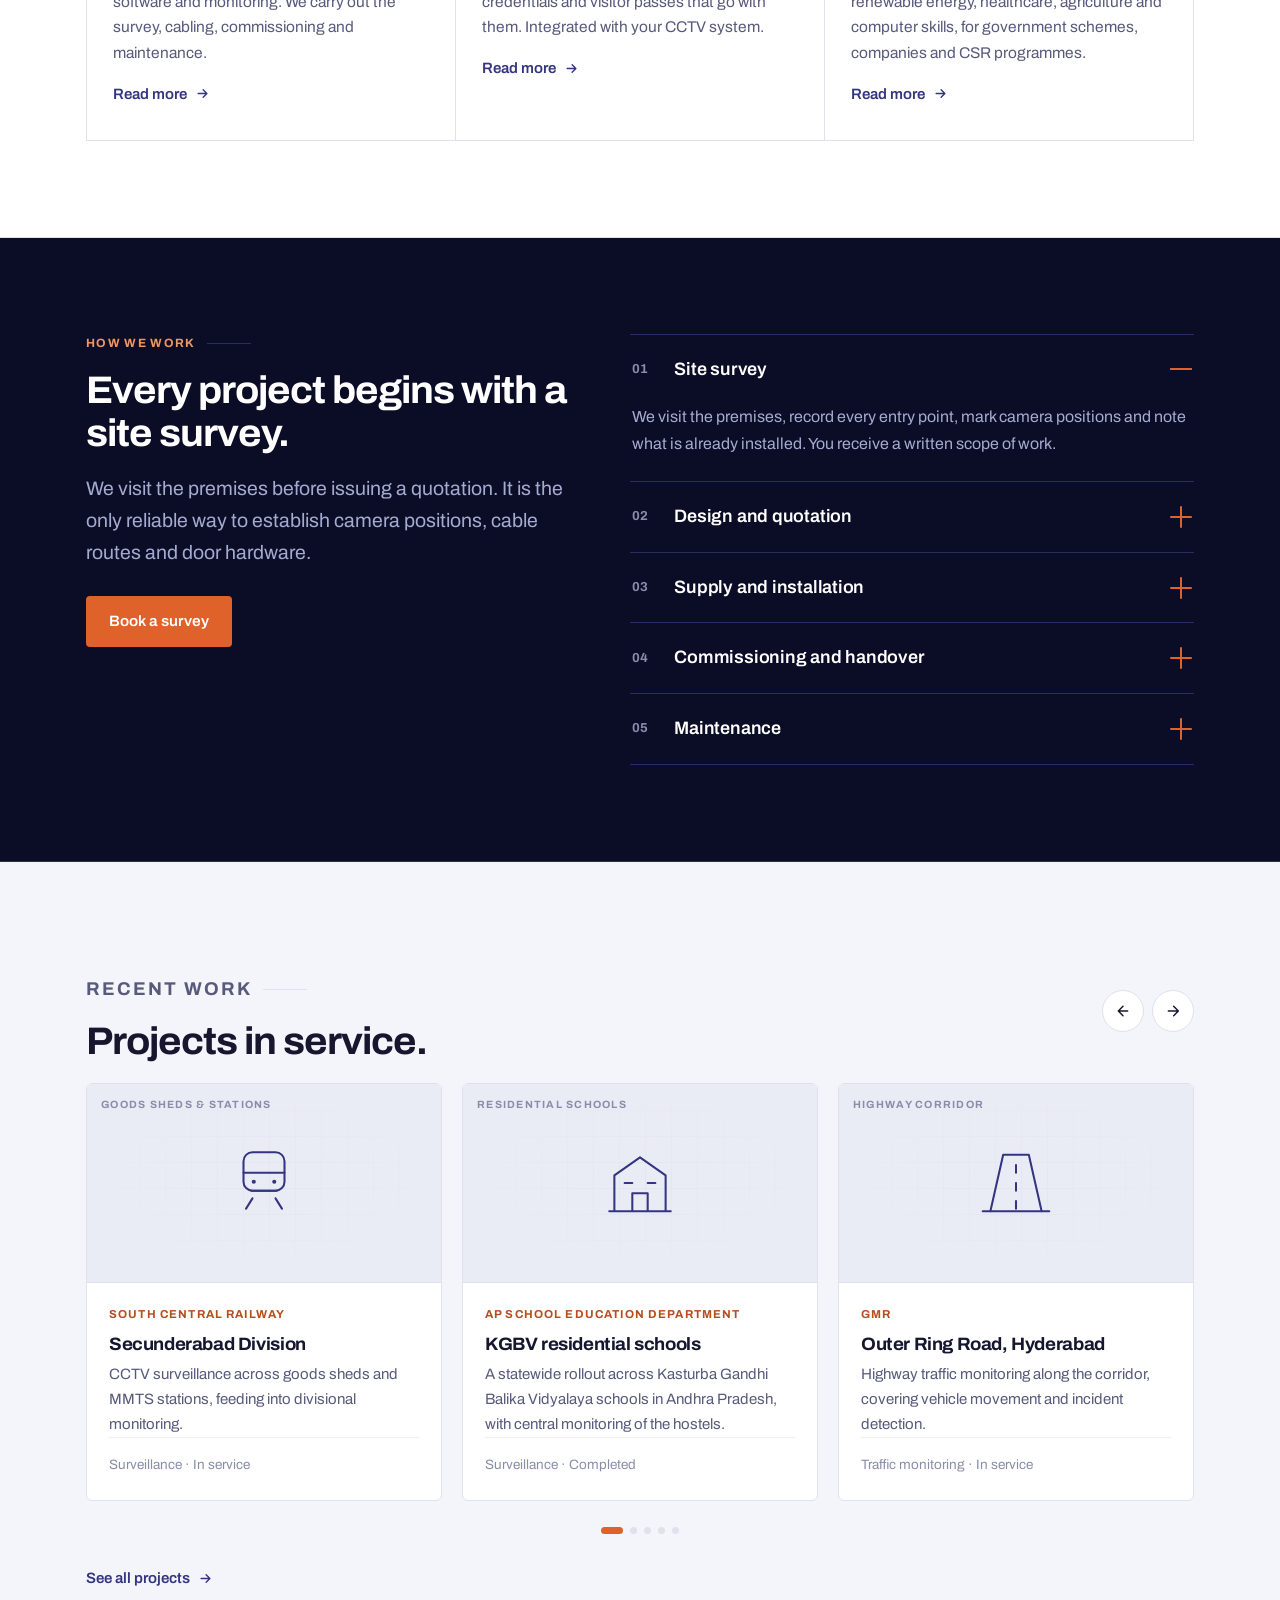
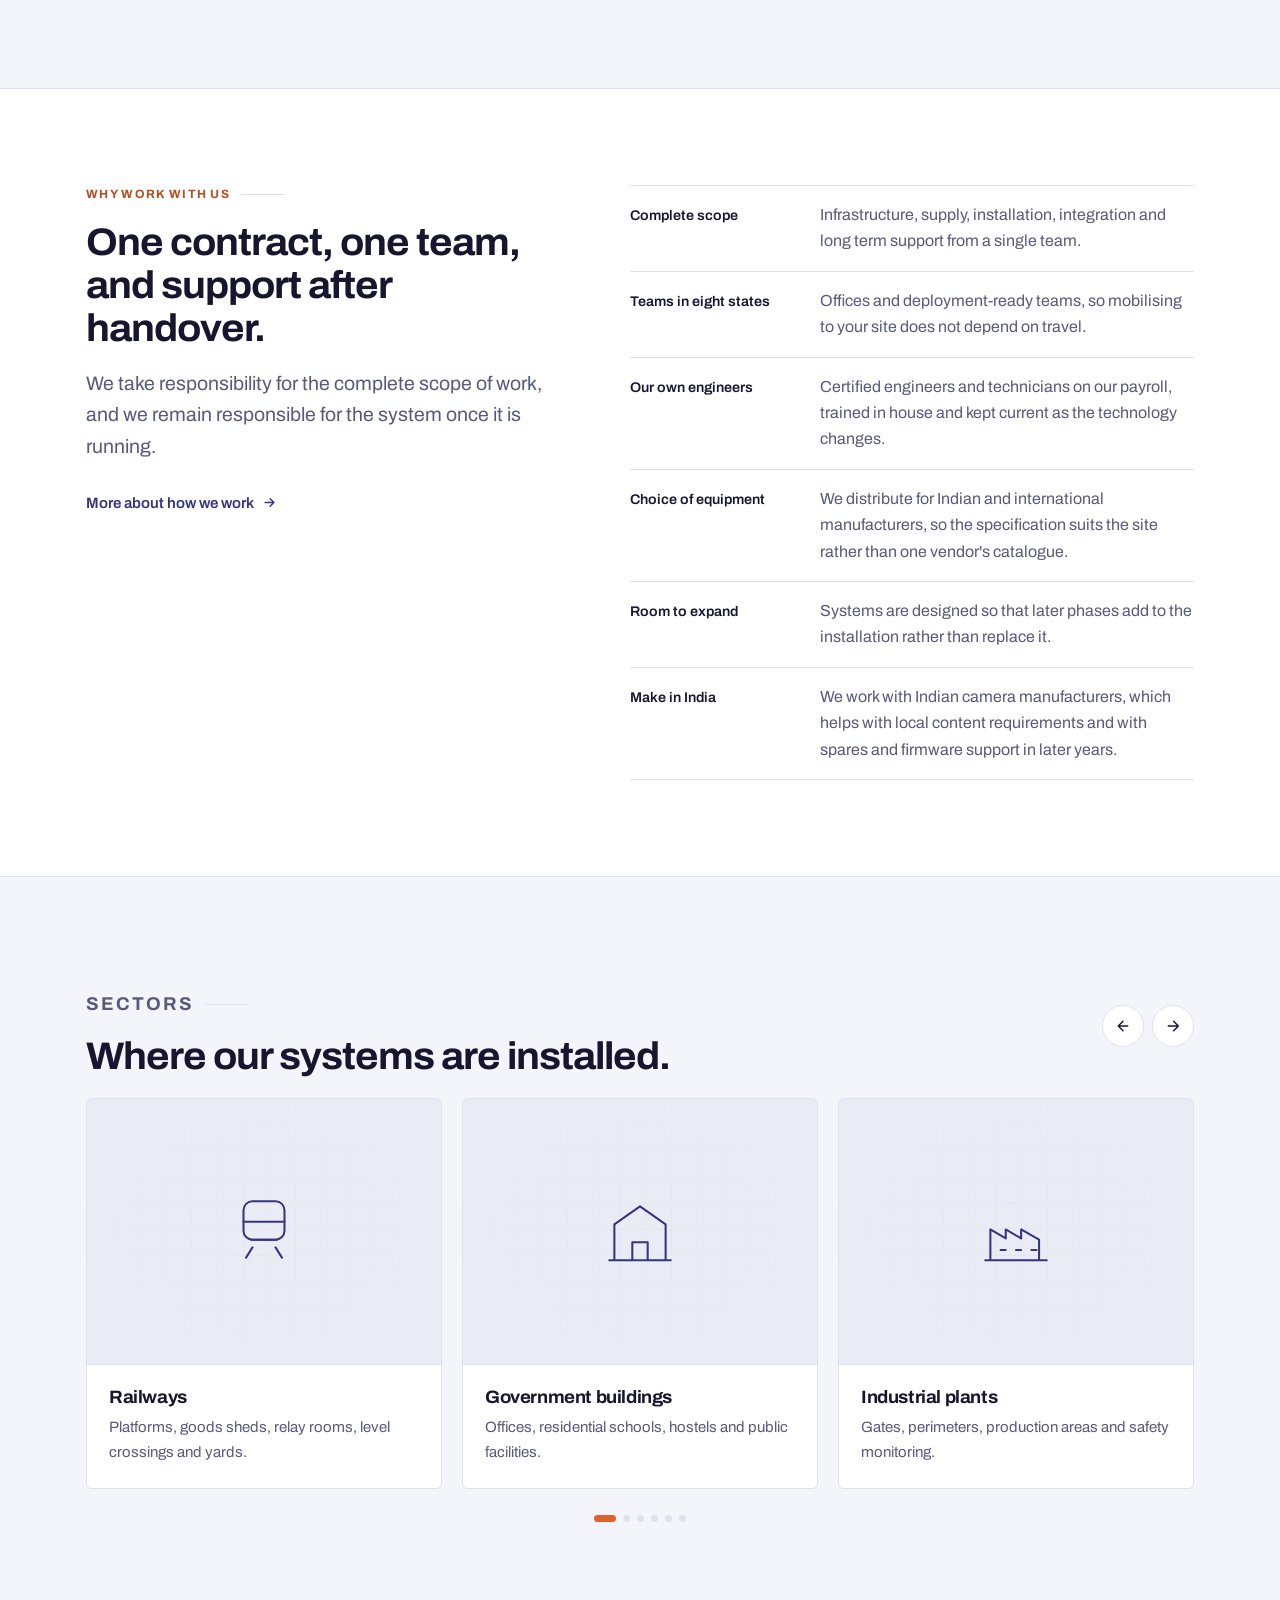
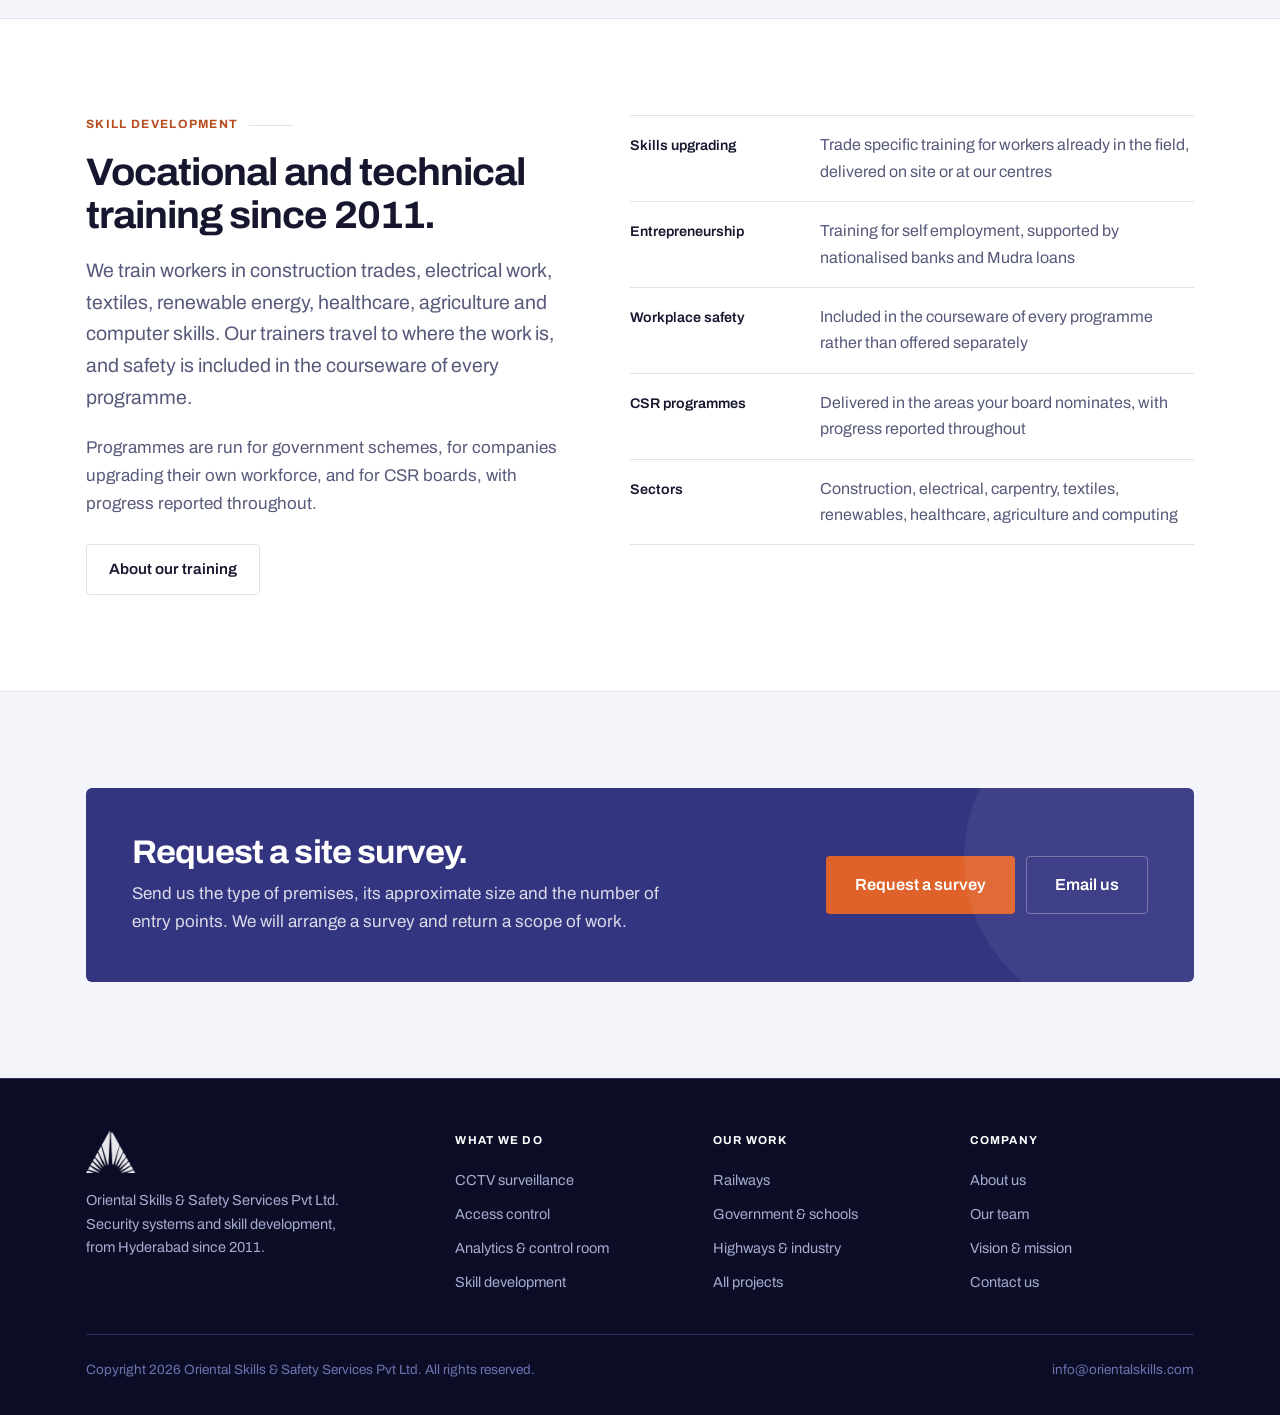
==== commit caf054e4: "Remove all photographs and make anchor links jump instantly Anchor links and the back-to-top button " ====
--- a/index.html
+++ b/index.html
@@ -166,23 +166,21 @@
 <main id="main">
 
 <!-- ══════════ HERO ══════════ -->
-<section class="phero">
+<section class="phero home">
   <div class="grid-bg" aria-hidden="true"></div>
-  <div class="glow" aria-hidden="true"></div>
-  <div class="wrap">
-    <div class="phero-g">
-      <div>
-        <p class="eyebrow">Security systems &amp; skill development</p>
-        <h1>CCTV and access control for railways, government and industry.</h1>
-        <p class="lede">We supply, install, commission and maintain electronic security systems across India. We have also run vocational and technical training programmes since 2011, and our field engineers are trained in house.</p>
-        <div class="acts">
-          <a class="btn btn-a btn-lg" href="contact.html">Request a site survey</a>
-          <a class="btn btn-g btn-lg" href="projects.html">See our work</a>
-        </div>
-      </div>
-      <img class="pic-w" src="assets/photos/hero-control-room.jpg"
-           width="1672" height="941" fetchpriority="high"
-           alt="Station platform under surveillance, with PTZ dome cameras mounted on the canopy columns">
+  <div class="fan" aria-hidden="true">
+    <svg viewBox="0 0 200 200" preserveAspectRatio="xMidYMid meet">
+      <g fill="none" stroke="#343580" stroke-width="1.05" opacity=".9"><g id="rays"></g></g>
+    </svg>
+  </div>
+  <div class="sweep" aria-hidden="true"></div>
+  <div class="wrap">
+    <p class="eyebrow">Security systems &amp; skill development</p>
+    <h1>CCTV and access control for railways, government and industry.</h1>
+    <p class="lede">We supply, install, commission and maintain electronic security systems across India. We have also run vocational and technical training programmes since 2011, and our field engineers are trained in house.</p>
+    <div class="acts">
+      <a class="btn btn-a btn-lg" href="contact.html">Request a site survey</a>
+      <a class="btn btn-g btn-lg" href="projects.html">See our work</a>
     </div>
   </div>
 </section>
@@ -297,11 +295,9 @@
     <div data-carousel>
       <div class="car c-3">
         <article class="slide">
-          <div class="ph w">
-            <svg class="ico" viewBox="0 0 24 24" fill="none" stroke="currentColor" stroke-width="1.7" stroke-linecap="round" stroke-linejoin="round" aria-hidden="true"><rect x="3" y="4" width="18" height="14" rx="2"/><circle cx="12" cy="11" r="3"/></svg>
-            <span class="tag">Photo needed</span>
-            <b>Goods shed or MMTS platform with a camera pole in frame</b>
-            <span class="f">assets/photos/work-scr-secunderabad.jpg — 1200×675</span>
+          <div class="plate">
+            <span class="lbl">Goods sheds &amp; stations</span>
+            <svg viewBox="0 0 64 64" fill="none" stroke="currentColor" stroke-width="1.6" stroke-linecap="round" stroke-linejoin="round" aria-hidden="true"><rect x="16" y="8" width="32" height="30" rx="7"/><path d="M16 24h32M22 38h20M23 44l-5 8M41 44l5 8"/><circle cx="24" cy="31" r="1.6" fill="currentColor" stroke="none"/><circle cx="40" cy="31" r="1.6" fill="currentColor" stroke="none"/></svg>
           </div>
           <div class="bd">
             <p class="kx">South Central Railway</p>
@@ -311,11 +307,9 @@
           </div>
         </article>
         <article class="slide">
-          <div class="ph w">
-            <svg class="ico" viewBox="0 0 24 24" fill="none" stroke="currentColor" stroke-width="1.7" stroke-linecap="round" stroke-linejoin="round" aria-hidden="true"><path d="M3 20h18M4 20V9.5L12 4l8 5.5V20"/></svg>
-            <span class="tag">Photo needed</span>
-            <b>KGBV school building exterior, or a hostel corridor with a dome camera</b>
-            <span class="f">assets/photos/work-kgbv-schools.jpg — 1200×675</span>
+          <div class="plate">
+            <span class="lbl">Residential schools</span>
+            <svg viewBox="0 0 64 64" fill="none" stroke="currentColor" stroke-width="1.6" stroke-linecap="round" stroke-linejoin="round" aria-hidden="true"><path d="M8 54h48M12 54V26L32 12l20 14v28M26 54V40h12v14"/><path d="M20 32h6M38 32h6"/></svg>
           </div>
           <div class="bd">
             <p class="kx">AP School Education Department</p>
@@ -325,11 +319,9 @@
           </div>
         </article>
         <article class="slide">
-          <div class="ph w">
-            <svg class="ico" viewBox="0 0 24 24" fill="none" stroke="currentColor" stroke-width="1.7" stroke-linecap="round" stroke-linejoin="round" aria-hidden="true"><path d="M4 20 8 4h8l4 16M9 10h6M8 15h8"/></svg>
-            <span class="tag">Photo needed</span>
-            <b>Outer Ring Road gantry with cameras, taken from the shoulder</b>
-            <span class="f">assets/photos/work-gmr-orr.jpg — 1200×675</span>
+          <div class="plate">
+            <span class="lbl">Highway corridor</span>
+            <svg viewBox="0 0 64 64" fill="none" stroke="currentColor" stroke-width="1.6" stroke-linecap="round" stroke-linejoin="round" aria-hidden="true"><path d="M12 54 22 10h20l10 44"/><path d="M32 18v6M32 32v6M32 46v6"/><path d="M6 54h52"/></svg>
           </div>
           <div class="bd">
             <p class="kx">GMR</p>
@@ -339,11 +331,9 @@
           </div>
         </article>
         <article class="slide">
-          <div class="ph w">
-            <svg class="ico" viewBox="0 0 24 24" fill="none" stroke="currentColor" stroke-width="1.7" stroke-linecap="round" stroke-linejoin="round" aria-hidden="true"><path d="M2 12h20M12 2v20"/><circle cx="12" cy="12" r="9"/></svg>
-            <span class="tag">Photo needed</span>
-            <b>Signalling relay room rack with a camera, or a station approach at night</b>
-            <span class="f">assets/photos/work-scr-hyderabad.jpg — 1200×675</span>
+          <div class="plate">
+            <span class="lbl">Relay rooms</span>
+            <svg viewBox="0 0 64 64" fill="none" stroke="currentColor" stroke-width="1.6" stroke-linecap="round" stroke-linejoin="round" aria-hidden="true"><rect x="12" y="8" width="40" height="48" rx="3"/><path d="M20 20h24M20 30h24M20 40h14"/><circle cx="44" cy="44" r="4"/></svg>
           </div>
           <div class="bd">
             <p class="kx">South Central Railway</p>
@@ -353,11 +343,9 @@
           </div>
         </article>
         <article class="slide">
-          <div class="ph w">
-            <svg class="ico" viewBox="0 0 24 24" fill="none" stroke="currentColor" stroke-width="1.7" stroke-linecap="round" stroke-linejoin="round" aria-hidden="true"><path d="M3 17h18M6 17V9l6-5 6 5v8"/></svg>
-            <span class="tag">Photo needed</span>
-            <b>Level crossing gate with a camera mounted on the gate post</b>
-            <span class="f">assets/photos/work-ser-ranchi.jpg — 1200×675</span>
+          <div class="plate">
+            <span class="lbl">Level crossings</span>
+            <svg viewBox="0 0 64 64" fill="none" stroke="currentColor" stroke-width="1.6" stroke-linecap="round" stroke-linejoin="round" aria-hidden="true"><path d="M14 12v40M14 22h36a4 4 0 0 1 0 8H14"/><path d="M6 56h52M22 26h4M32 26h4M42 26h4"/></svg>
           </div>
           <div class="bd">
             <p class="kx">South Eastern Railway</p>
@@ -411,28 +399,40 @@
     </div>
     <div data-carousel>
       <div class="car c-3">
-        <article class="slide"><div class="ph s"><svg class="ico" viewBox="0 0 24 24" fill="none" stroke="currentColor" stroke-width="1.7" stroke-linecap="round" stroke-linejoin="round"><rect x="5" y="3" width="14" height="13" rx="3"/><path d="M5 10h14M8 16h8"/></svg><span class="tag">Photo needed</span><b>Station platform, cameras and passengers</b><span class="f">assets/photos/sector-railways.jpg — 1000×750</span></div><div class="bd"><h4>Railways</h4><p>Platforms, goods sheds, relay rooms, level crossings and yards.</p></div></article>
-        <article class="slide"><div class="ph s"><svg class="ico" viewBox="0 0 24 24" fill="none" stroke="currentColor" stroke-width="1.7" stroke-linecap="round" stroke-linejoin="round"><path d="M3 20h18M4 20V9.5L12 4l8 5.5V20"/></svg><span class="tag">Photo needed</span><b>Government building or school campus</b><span class="f">assets/photos/sector-government.jpg — 1000×750</span></div><div class="bd"><h4>Government buildings</h4><p>Offices, residential schools, hostels and public facilities.</p></div></article>
-        <article class="slide"><div class="ph s"><svg class="ico" viewBox="0 0 24 24" fill="none" stroke="currentColor" stroke-width="1.7" stroke-linecap="round" stroke-linejoin="round"><path d="M3 20h18M4 20v-9l5 3V11l5 3V11l6 3.4V20"/></svg><span class="tag">Photo needed</span><b>Factory floor or plant gate</b><span class="f">assets/photos/sector-industry.jpg — 1000×750</span></div><div class="bd"><h4>Industrial plants</h4><p>Gates, perimeters, production areas and safety monitoring.</p></div></article>
-        <article class="slide"><div class="ph s"><svg class="ico" viewBox="0 0 24 24" fill="none" stroke="currentColor" stroke-width="1.7" stroke-linecap="round" stroke-linejoin="round"><rect x="3" y="7" width="18" height="11" rx="2"/><path d="M7 7V5h10v2M3 12h18"/></svg><span class="tag">Photo needed</span><b>Warehouse aisle with a dome camera overhead</b><span class="f">assets/photos/sector-logistics.jpg — 1000×750</span></div><div class="bd"><h4>Warehousing &amp; logistics</h4><p>Loading bays, stock areas and vehicle movement records.</p></div></article>
-        <article class="slide"><div class="ph s"><svg class="ico" viewBox="0 0 24 24" fill="none" stroke="currentColor" stroke-width="1.7" stroke-linecap="round" stroke-linejoin="round"><path d="M4 20 8 4h8l4 16"/></svg><span class="tag">Photo needed</span><b>City junction with traffic cameras on a gantry</b><span class="f">assets/photos/sector-traffic.jpg — 1000×750</span></div><div class="bd"><h4>Roads &amp; traffic</h4><p>Junctions, highway corridors, toll points and number plate reading.</p></div></article>
-        <article class="slide"><div class="ph s"><svg class="ico" viewBox="0 0 24 24" fill="none" stroke="currentColor" stroke-width="1.7" stroke-linecap="round" stroke-linejoin="round"><path d="M6 21V8l6-4 6 4v13M10 21v-5h4v5"/></svg><span class="tag">Photo needed</span><b>Office reception with a face reader at the turnstile</b><span class="f">assets/photos/sector-corporate.jpg — 1000×750</span></div><div class="bd"><h4>Offices &amp; campuses</h4><p>Reception, attendance, visitor passes and restricted zones.</p></div></article>
+        <article class="slide">
+          <div class="plate sq"><svg viewBox="0 0 64 64" fill="none" stroke="currentColor" stroke-width="1.6" stroke-linecap="round" stroke-linejoin="round"><rect x="16" y="8" width="32" height="30" rx="7"/><path d="M16 24h32M22 38h20M23 44l-5 8M41 44l5 8"/></svg></div>
+          <div class="bd"><h4>Railways</h4><p>Platforms, goods sheds, relay rooms, level crossings and yards.</p></div>
+        </article>
+        <article class="slide">
+          <div class="plate sq"><svg viewBox="0 0 64 64" fill="none" stroke="currentColor" stroke-width="1.6" stroke-linecap="round" stroke-linejoin="round"><path d="M8 54h48M12 54V26L32 12l20 14v28M26 54V40h12v14"/></svg></div>
+          <div class="bd"><h4>Government buildings</h4><p>Offices, residential schools, hostels and public facilities.</p></div>
+        </article>
+        <article class="slide">
+          <div class="plate sq"><svg viewBox="0 0 64 64" fill="none" stroke="currentColor" stroke-width="1.6" stroke-linecap="round" stroke-linejoin="round"><path d="M8 54h48M12 54V30l12 7v-7l12 7v-7l14 8v16"/><path d="M20 46h4M32 46h4M44 46h4"/></svg></div>
+          <div class="bd"><h4>Industrial plants</h4><p>Gates, perimeters, production areas and safety monitoring.</p></div>
+        </article>
+        <article class="slide">
+          <div class="plate sq"><svg viewBox="0 0 64 64" fill="none" stroke="currentColor" stroke-width="1.6" stroke-linecap="round" stroke-linejoin="round"><rect x="8" y="18" width="48" height="30" rx="3"/><path d="M20 18v-6h24v6M8 30h48M32 30v18"/></svg></div>
+          <div class="bd"><h4>Warehousing &amp; logistics</h4><p>Loading bays, stock areas and vehicle movement records.</p></div>
+        </article>
+        <article class="slide">
+          <div class="plate sq"><svg viewBox="0 0 64 64" fill="none" stroke="currentColor" stroke-width="1.6" stroke-linecap="round" stroke-linejoin="round"><path d="M12 54 22 10h20l10 44M32 18v6M32 32v6M32 46v6M6 54h52"/></svg></div>
+          <div class="bd"><h4>Roads &amp; traffic</h4><p>Junctions, highway corridors, toll points and number plate reading.</p></div>
+        </article>
+        <article class="slide">
+          <div class="plate sq"><svg viewBox="0 0 64 64" fill="none" stroke="currentColor" stroke-width="1.6" stroke-linecap="round" stroke-linejoin="round"><path d="M16 56V22l16-10 16 10v34M26 56V42h12v14M22 30h6M36 30h6"/></svg></div>
+          <div class="bd"><h4>Offices &amp; campuses</h4><p>Reception, attendance, visitor passes and restricted zones.</p></div>
+        </article>
       </div>
       <div class="dots"></div>
     </div>
   </div>
 </section>
 
-<!-- ══════════ TRAINING TEASER ══════════ -->
+<!-- ══════════ TRAINING ══════════ -->
 <section class="band">
   <div class="wrap">
-    <div class="split even up" style="align-items:center">
-      <div class="ph s">
-        <svg class="ico" viewBox="0 0 24 24" fill="none" stroke="currentColor" stroke-width="1.7" stroke-linecap="round" stroke-linejoin="round" aria-hidden="true"><path d="M12 3.4 2.6 8 12 12.6 21.4 8z"/><path d="M6.2 10.2v5c0 1.7 2.6 3 5.8 3s5.8-1.3 5.8-3v-5"/></svg>
-        <span class="tag">Photo needed</span>
-        <b>Trainees at work in one of our centres — wiring bench, sewing unit or a site class in progress</b>
-        <span class="f">assets/photos/training-centre.jpg — 1000×750</span>
-      </div>
+    <div class="split up">
       <div>
         <p class="eyebrow">Skill development</p>
         <h2>Vocational and technical training since 2011.</h2>
@@ -440,6 +440,13 @@
         <p class="muted" style="margin-top:16px">Programmes are run for government schemes, for companies upgrading their own workforce, and for CSR boards, with progress reported throughout.</p>
         <div style="margin-top:26px"><a class="btn btn-o" href="training.html">About our training</a></div>
       </div>
+      <div class="rows">
+        <div class="r"><span class="k">Skills upgrading</span><span class="v">Trade specific training for workers already in the field, delivered on site or at our centres</span></div>
+        <div class="r"><span class="k">Entrepreneurship</span><span class="v">Training for self employment, supported by nationalised banks and Mudra loans</span></div>
+        <div class="r"><span class="k">Workplace safety</span><span class="v">Included in the courseware of every programme rather than offered separately</span></div>
+        <div class="r"><span class="k">CSR programmes</span><span class="v">Delivered in the areas your board nominates, with progress reported throughout</span></div>
+        <div class="r"><span class="k">Sectors</span><span class="v">Construction, electrical, carpentry, textiles, renewables, healthcare, agriculture and computing</span></div>
+      </div>
     </div>
   </div>
 </section>
--- a/assets/css/site.css
+++ b/assets/css/site.css
@@ -27,7 +27,6 @@
   --shadow-1:0 1px 2px rgba(16,17,46,.05);
   --shadow-2:0 2px 4px rgba(16,17,46,.05),0 14px 34px -18px rgba(16,17,46,.35);
   --shadow-3:0 12px 40px -12px rgba(16,17,46,.28);
-  --ph-bg:#EEF0F8;
 
   --ink-bg:#0B0D26;
   --ink-bg-2:#141742;
@@ -62,7 +61,6 @@
   --shadow-1:0 1px 2px rgba(0,0,0,.4);
   --shadow-2:0 2px 4px rgba(0,0,0,.3),0 14px 34px -18px rgba(0,0,0,.8);
   --shadow-3:0 12px 40px -12px rgba(0,0,0,.7);
-  --ph-bg:#161A45;
 
   --ink-bg:#080A1D;
   --ink-bg-2:#101335;
@@ -104,7 +102,8 @@
   *,*::before,*::after{animation-duration:.001ms!important;animation-iteration-count:1!important;
     transition-duration:.001ms!important;scroll-behavior:auto!important}
 }
-@media (prefers-reduced-motion:no-preference){html{scroll-behavior:smooth}}
+/* Anchor links jump straight to the section. No animated scroll. */
+html{scroll-behavior:auto}
 
 /* ---------- buttons ---------- */
 .btn{display:inline-flex;align-items:center;justify-content:center;gap:9px;white-space:nowrap;
@@ -375,33 +374,72 @@
 .ink .pills li{background:transparent;border-color:var(--ink-line);color:var(--ink-tx-2)}
 .ink .pills li:hover{border-color:var(--accent);color:#fff}
 
-/* ---------- image placeholders ---------- */
-.ph{position:relative;background:var(--ph-bg);border:1px dashed var(--line);border-radius:var(--r);
-  display:flex;flex-direction:column;justify-content:flex-end;padding:18px;overflow:hidden;
-  color:var(--tx-2);min-height:180px}
-.ph::before{content:'';position:absolute;inset:0;
-  background-image:repeating-linear-gradient(-45deg,transparent,transparent 11px,
-    rgba(52,53,128,.045) 11px,rgba(52,53,128,.045) 22px)}
-.ph > *{position:relative}
-.ph .ico{width:26px;height:26px;color:var(--brand-tx);opacity:.75;margin-bottom:auto}
-.ph .tag{display:inline-block;font-size:10.5px;font-weight:700;letter-spacing:.1em;
-  text-transform:uppercase;color:var(--accent-tx);margin-bottom:6px}
-.ph b{display:block;font-size:14.5px;font-weight:600;color:var(--tx);line-height:1.35;margin-bottom:4px}
-.ph .f{display:block;font-size:12px;color:var(--tx-3);font-family:ui-monospace,'SFMono-Regular',
-  Consolas,monospace;word-break:break-all}
-.ph.w{aspect-ratio:16/9}
-.ph.s{aspect-ratio:4/3}
-.ph.t{aspect-ratio:21/9}
-.ink .ph,.phero .ph{background:var(--ink-bg-2);border-color:var(--ink-line);color:var(--ink-tx-2)}
-.ink .ph::before,.phero .ph::before{background-image:repeating-linear-gradient(-45deg,transparent,
-  transparent 11px,rgba(255,255,255,.03) 11px,rgba(255,255,255,.03) 22px)}
-.ink .ph b,.phero .ph b{color:#fff}
-.ink .ph .ico,.phero .ph .ico{color:#9497E8}
-.ink .ph .f,.phero .ph .f{color:#6A6EA8}
-.ink .ph .tag,.phero .ph .tag{color:#F0965F}
-
-/* real photos: drop-in replacements for the .ph placeholders above.
-   .pic-w matches .ph.w, .pic-s matches .ph.s, .pic-t matches .ph.t */
+/* ---------- brand motif: ray fan taken from the corporate mark ----------
+   Used behind the home page hero in place of a photograph. The rays are
+   generated in site.js; the sweep is a slow conic rotation over them. */
+.fan{position:absolute;left:72%;bottom:-58%;width:min(1180px,120vw);aspect-ratio:1;
+  transform:translateX(-50%);z-index:1;pointer-events:none;opacity:.42;
+  -webkit-mask-image:radial-gradient(circle at 50% 50%,#000 0%,#000 44%,transparent 74%);
+  mask-image:radial-gradient(circle at 50% 50%,#000 0%,#000 44%,transparent 74%)}
+.fan svg{width:100%;height:100%;display:block}
+.sweep{position:absolute;left:72%;bottom:-58%;width:min(1180px,120vw);aspect-ratio:1;
+  transform:translateX(-50%);z-index:2;pointer-events:none;border-radius:50%;
+  background:conic-gradient(from 0deg,transparent 0deg,rgba(223,98,43,.20) 16deg,
+    rgba(223,98,43,.04) 34deg,transparent 52deg);
+  -webkit-mask-image:radial-gradient(circle at 50% 50%,#000 0%,#000 40%,transparent 70%);
+  mask-image:radial-gradient(circle at 50% 50%,#000 0%,#000 40%,transparent 70%);
+  animation:sweep 18s linear infinite}
+@keyframes sweep{to{transform:translateX(-50%) rotate(360deg)}}
+.phero.home::after{content:'';position:absolute;inset:auto 0 0 0;height:170px;z-index:2;
+  pointer-events:none;background:linear-gradient(to top,var(--ink-bg),transparent)}
+.phero.home{padding-block:clamp(58px,8vw,104px)}
+.phero.home h1{max-width:16ch}
+.phero.home .lede{max-width:54ch}
+@media(max-width:900px){
+  .fan,.sweep{left:50%;bottom:-64%;opacity:.3}
+}
+
+/* ---------- icon plate: heads a card where a photograph would sit ---------- */
+.plate{position:relative;display:grid;place-items:center;aspect-ratio:16/9;
+  background:var(--bg-3);border-bottom:1px solid var(--line);overflow:hidden}
+.plate::before{content:'';position:absolute;inset:0;opacity:.6;
+  background-image:linear-gradient(to right,var(--line) 1px,transparent 1px),
+                   linear-gradient(to bottom,var(--line) 1px,transparent 1px);
+  background-size:26px 26px;
+  -webkit-mask-image:radial-gradient(ellipse at 50% 50%,#000,transparent 78%);
+  mask-image:radial-gradient(ellipse at 50% 50%,#000,transparent 78%)}
+.plate svg{position:relative;width:auto;height:46%;max-height:82px;color:var(--brand-tx)}
+.plate .lbl{position:absolute;left:14px;top:12px;font-size:10.5px;font-weight:700;
+  letter-spacing:.12em;text-transform:uppercase;color:var(--tx-3)}
+.plate.sq{aspect-ratio:4/3}
+.ink .plate{background:var(--ink-bg);border-bottom-color:var(--ink-line)}
+.ink .plate::before{background-image:linear-gradient(to right,var(--ink-line) 1px,transparent 1px),
+                                    linear-gradient(to bottom,var(--ink-line) 1px,transparent 1px)}
+.ink .plate svg{color:#8E91E4}
+.ink .plate .lbl{color:#6F73AC}
+
+/* ---------- monogram, in place of a portrait ---------- */
+.mono{width:52px;height:52px;border-radius:50%;flex:0 0 auto;
+  background:var(--bg-3);border:1px solid var(--line);color:var(--brand-tx);
+  display:grid;place-items:center;font-size:15px;font-weight:700;letter-spacing:.02em;
+  font-variation-settings:'wdth' 104}
+
+/* ---------- link diagram ---------- */
+.diag{width:100%;height:auto;display:block}
+.diag .bx{fill:none;stroke:var(--ink-line);stroke-width:1.2}
+.diag .bx-hi{fill:none;stroke:var(--accent);stroke-width:1.4}
+.diag .ln{stroke:var(--ink-line);stroke-width:1.2;fill:none}
+.diag .ln-hi{stroke:var(--accent);stroke-width:1.4;fill:none}
+.diag .tx{fill:#fff;font-family:inherit;font-size:12.5px;font-weight:600;
+  font-variation-settings:'wdth' 102}
+.diag .tx-s{fill:var(--ink-tx-2);font-family:inherit;font-size:11px;font-weight:500}
+.diag .dot{fill:var(--accent)}
+
+
+/* ---------- photographs ----------
+   Not used at present: the site runs on typography, icon plates and the
+   brand motif instead. Kept so a photograph can be dropped in later with
+   <img class="pic-w"> (16:9), pic-s (4:3) or pic-t (21:9). */
 .pic-w,.pic-s,.pic-t{display:block;width:100%;height:auto;object-fit:cover;
   border-radius:var(--r);background:var(--bg-2)}
 .pic-w{aspect-ratio:16/9}
@@ -441,7 +479,6 @@
 .slide{background:var(--card);border:1px solid var(--line);border-radius:6px;overflow:hidden;
   display:flex;flex-direction:column;transition:box-shadow .25s}
 .slide:hover{box-shadow:var(--shadow-2)}
-.slide .ph{border:0;border-bottom:1px solid var(--line);border-radius:0;min-height:0}
 .slide .bd{padding:22px 22px 24px;flex:1;display:flex;flex-direction:column}
 .slide .kx{font-size:11.5px;font-weight:700;letter-spacing:.1em;text-transform:uppercase;
   color:var(--accent-tx);margin-bottom:10px}
@@ -452,7 +489,6 @@
 .ink .slide{background:var(--ink-bg-2);border-color:var(--ink-line)}
 .ink .slide p{color:var(--ink-tx-2)}
 .ink .slide .mt{border-top-color:var(--ink-line);color:#7C80B2}
-.ink .slide .ph{border-bottom-color:var(--ink-line)}
 
 .qslide{background:var(--card);border:1px solid var(--line);border-left:3px solid var(--accent);
   border-radius:6px;padding:30px 28px 28px}
@@ -524,12 +560,8 @@
   border-top:2px solid var(--tx);padding-top:12px;margin:0 0 22px;color:var(--tx)}
 .ppl{display:grid;grid-template-columns:1fr 1fr;gap:1px;background:var(--line);border:1px solid var(--line)}
 @media(max-width:880px){.ppl{grid-template-columns:1fr}}
-.pr{background:var(--card);padding:26px 26px 28px;display:grid;grid-template-columns:78px 1fr;gap:20px}
-@media(max-width:520px){.pr{grid-template-columns:1fr;gap:16px}}
-.pr .av{width:78px;height:92px;border-radius:3px;background:var(--ph-bg);border:1px dashed var(--line);
-  display:grid;place-items:center;color:var(--tx-3);font-size:9.5px;text-align:center;
-  line-height:1.35;padding:6px}
-@media(max-width:520px){.pr .av{width:92px;height:104px}}
+.pr{background:var(--card);padding:26px 26px 28px;display:grid;grid-template-columns:52px 1fr;gap:20px}
+@media(max-width:520px){.pr{grid-template-columns:1fr;gap:14px}}
 .pr h4{margin-bottom:4px;font-size:1.1rem}
 .pr .rl{font-size:12px;font-weight:700;letter-spacing:.07em;text-transform:uppercase;
   color:var(--accent-tx);margin-bottom:12px}
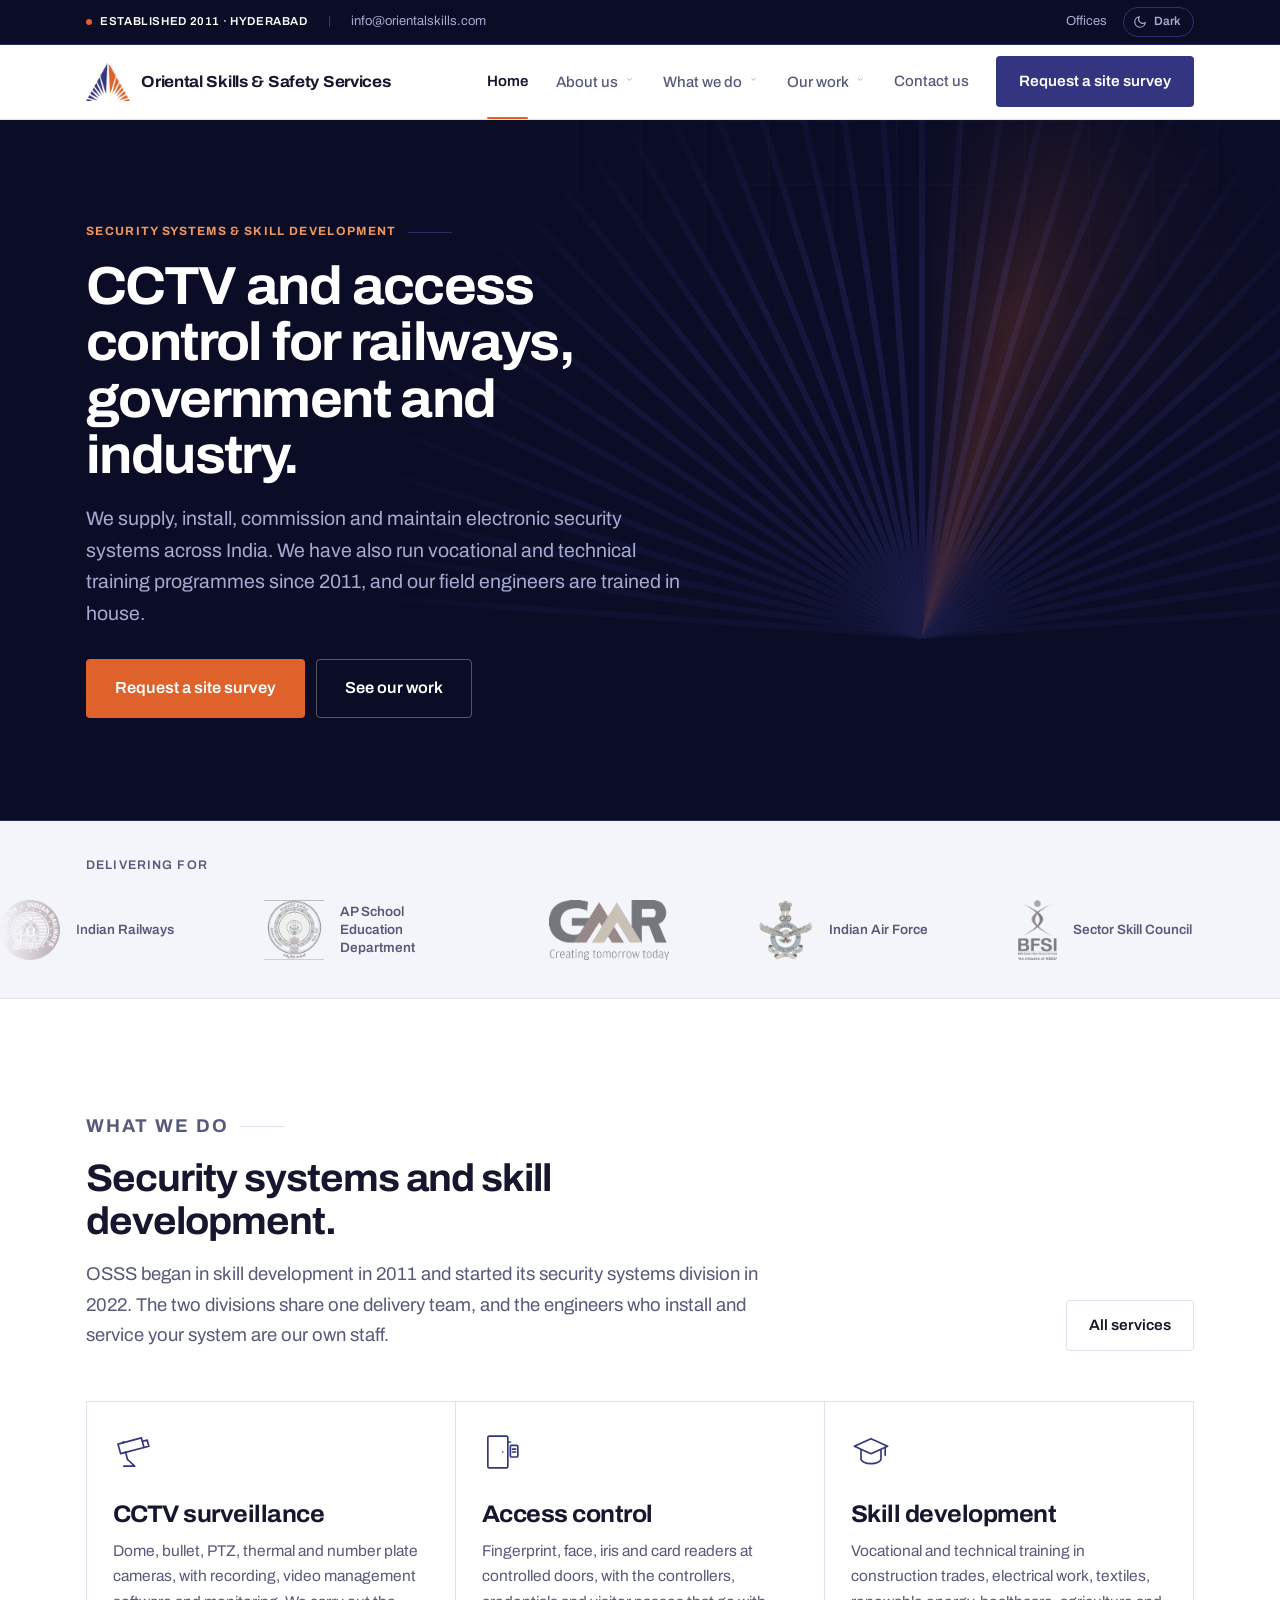
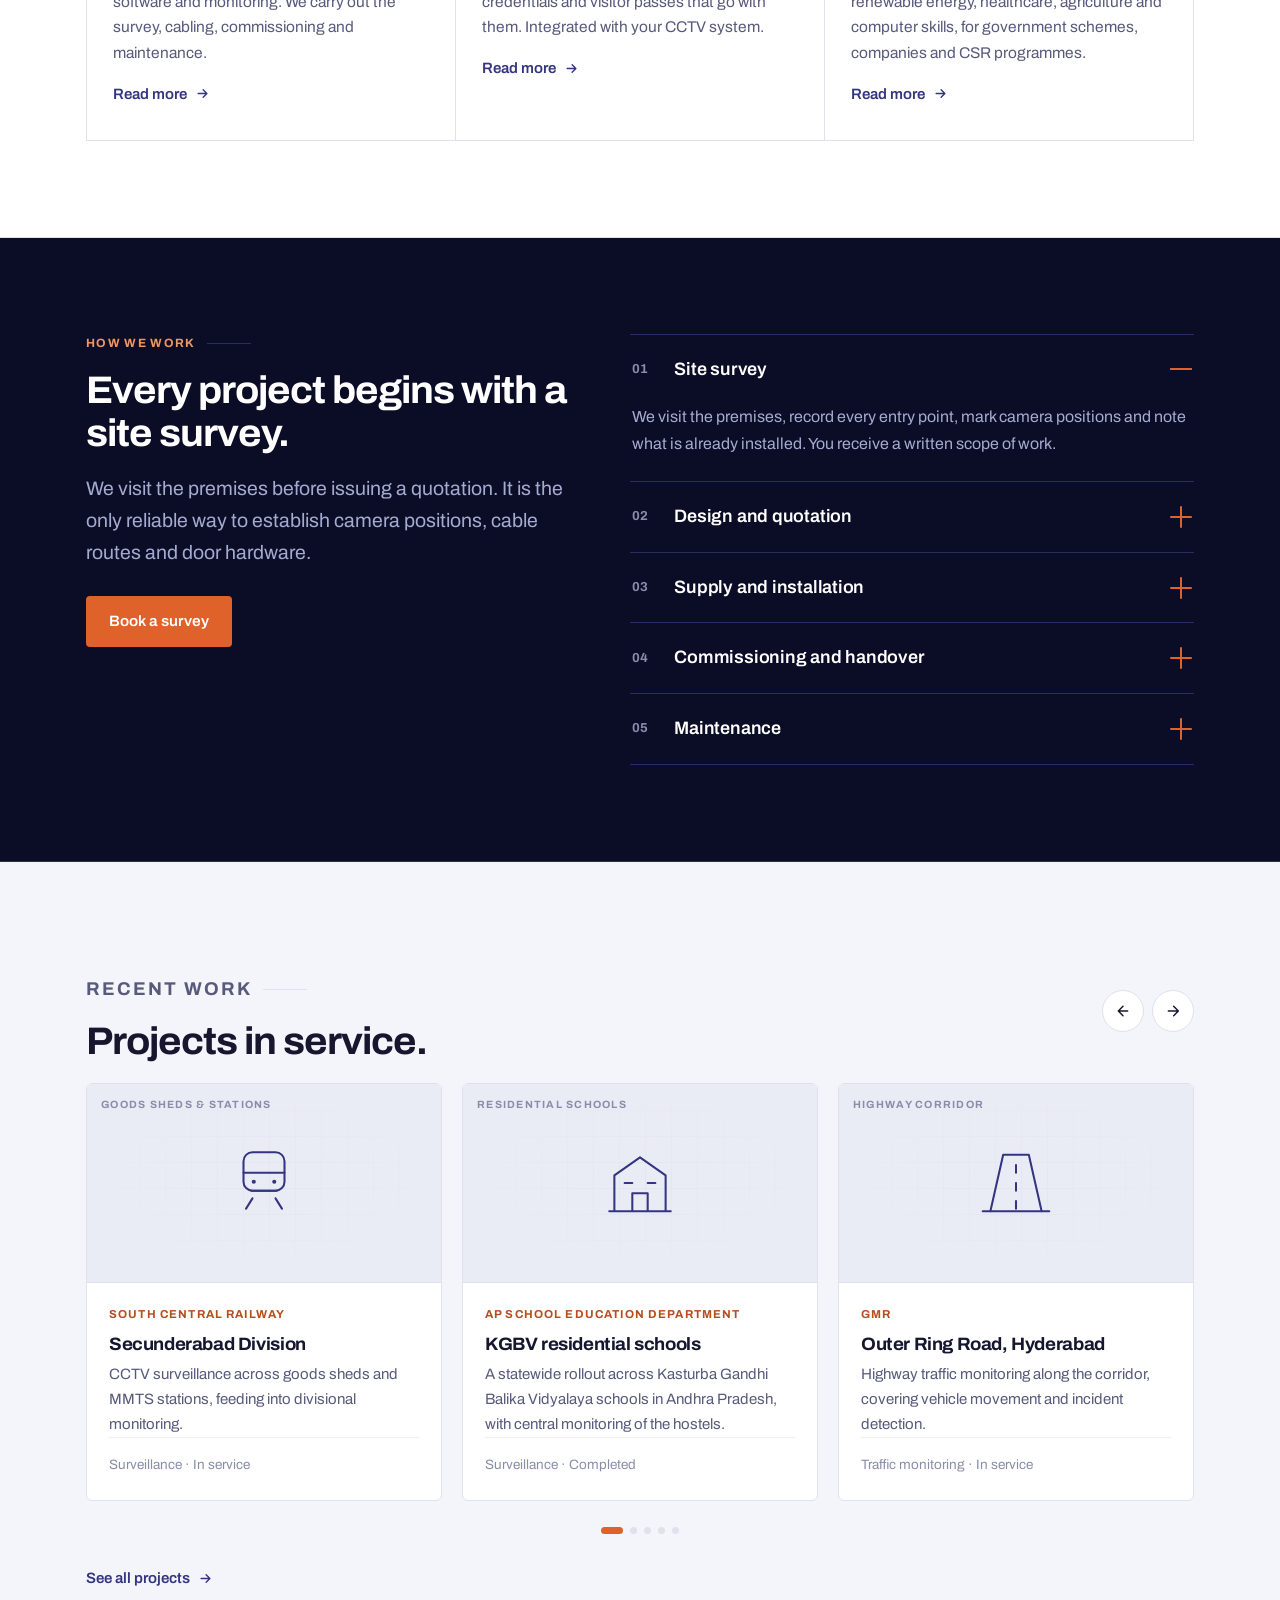
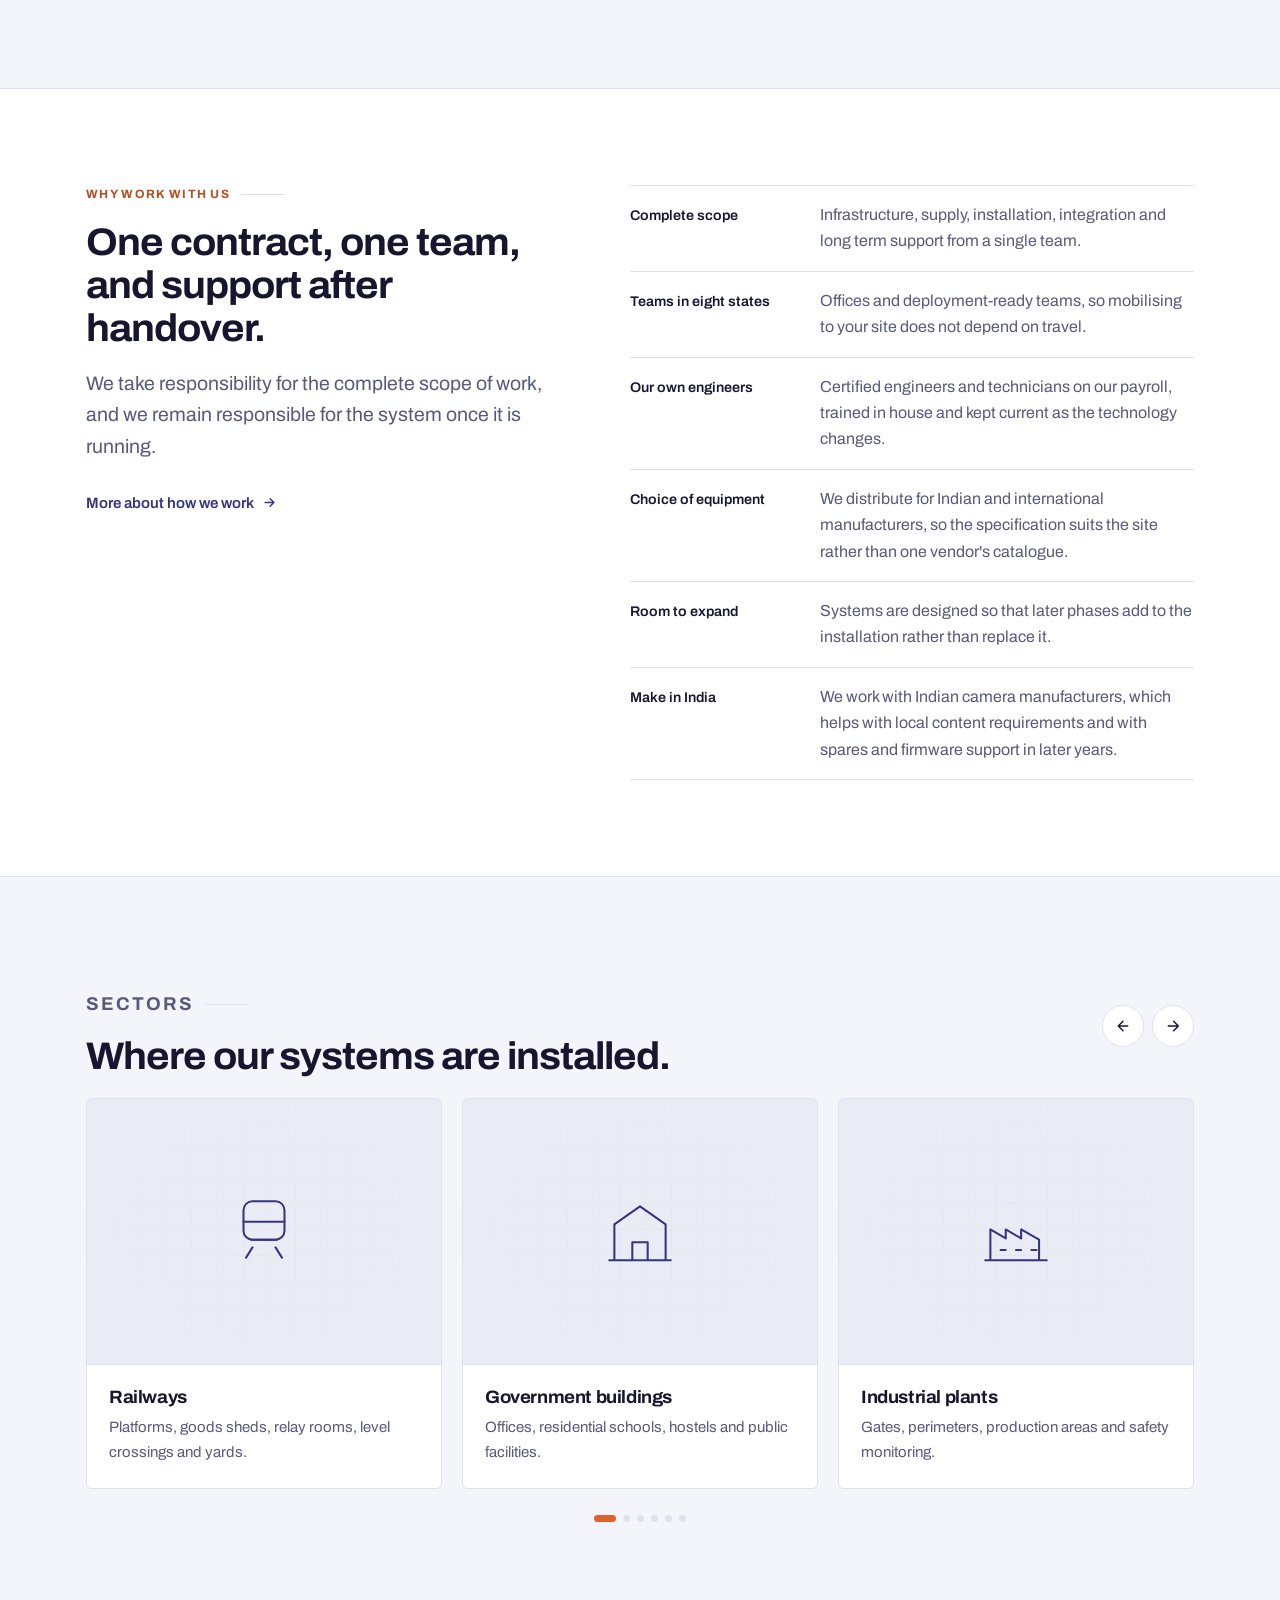
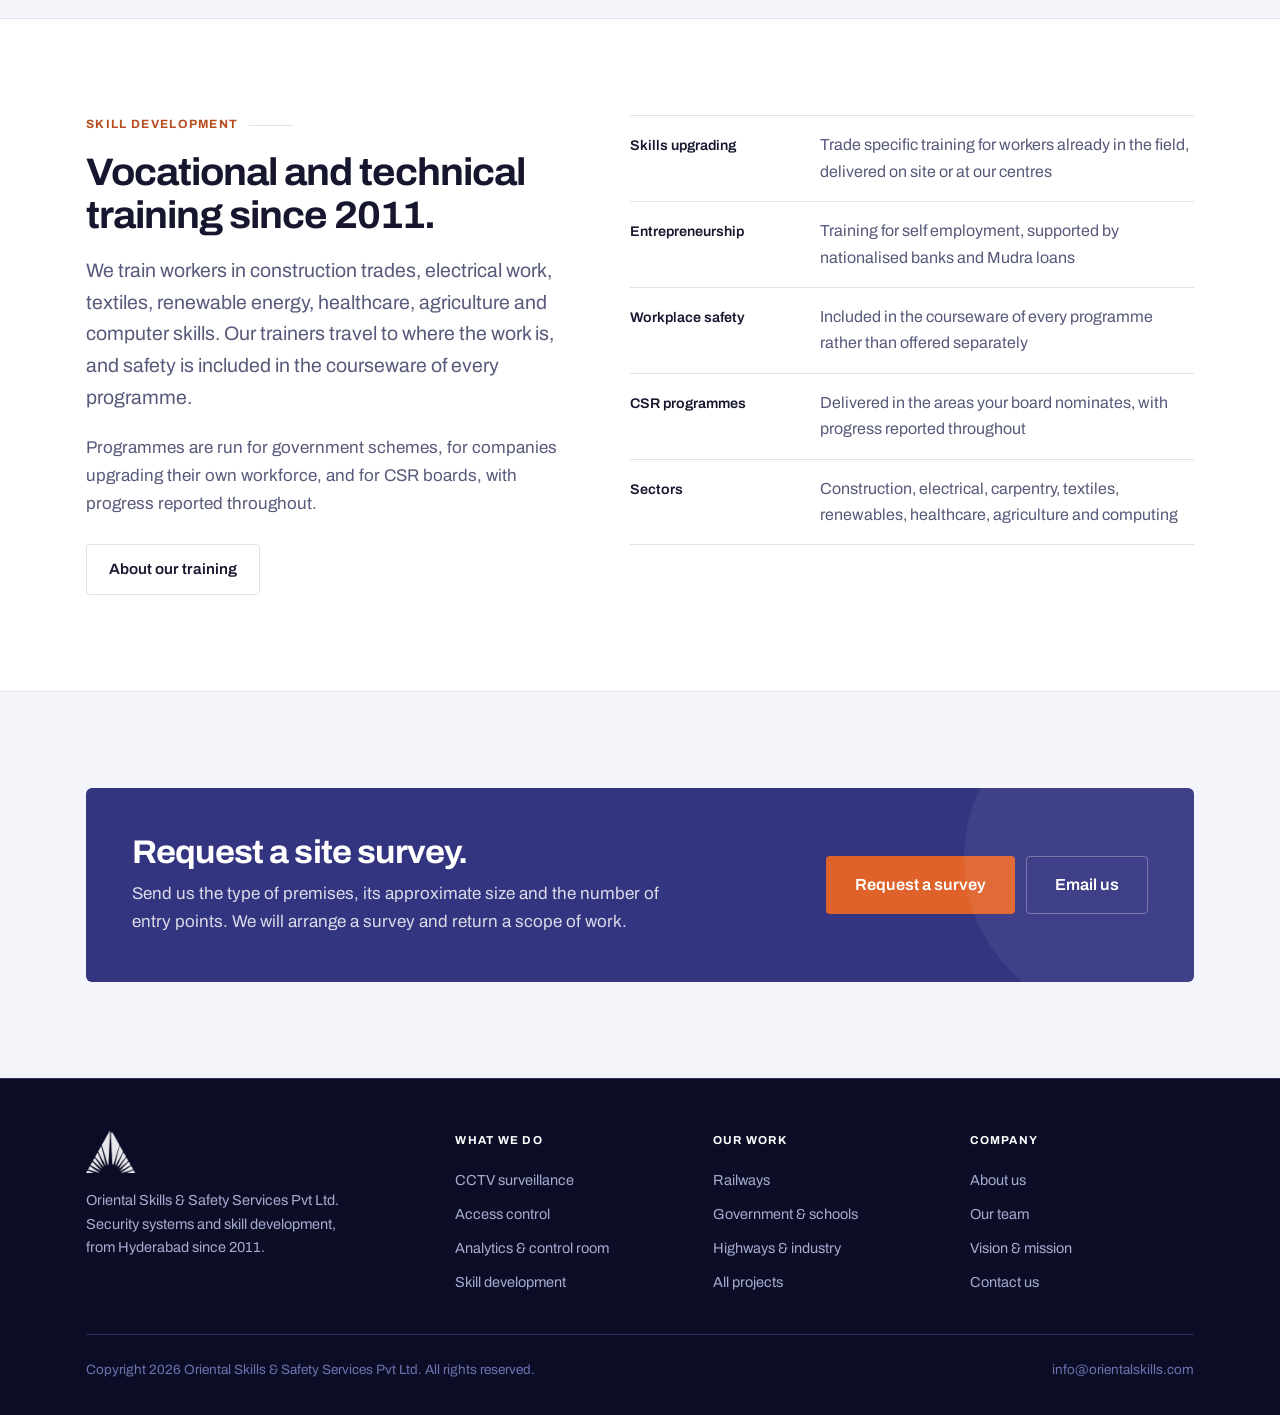
==== commit 41f99b86: "Drop the strapline under the company name in the header Removes "Security systems & training" from t" ====
--- a/index.html
+++ b/index.html
@@ -55,10 +55,7 @@
   <div class="top-in">
     <a class="logo" href="index.html">
       <img src="assets/osss-mark.png" alt="OSSS">
-      <span>
-        <span class="nm">Oriental Skills &amp; Safety Services</span>
-        <span class="sub">Security systems &amp; training</span>
-      </span>
+      <span class="nm">Oriental Skills &amp; Safety Services</span>
     </a>
 
     <button class="burger" id="burger" aria-expanded="false" aria-controls="nav">
--- a/assets/css/site.css
+++ b/assets/css/site.css
@@ -165,10 +165,14 @@
   margin:0 auto;padding-inline:var(--pad)}
 .logo{display:flex;align-items:center;gap:11px;text-decoration:none;flex:0 0 auto}
 .logo img{height:38px;width:auto}
-.logo .nm{display:block;font-size:14.5px;font-weight:700;font-variation-settings:'wdth' 106;
+.logo .nm{display:block;font-size:16px;font-weight:700;font-variation-settings:'wdth' 106;
   letter-spacing:-.018em;line-height:1.2;white-space:nowrap}
-.logo .sub{display:block;font-size:10.5px;font-weight:500;color:var(--tx-2);
-  letter-spacing:.05em;line-height:1.3;white-space:nowrap;text-transform:uppercase}
+@media(max-width:640px){.logo .nm{font-size:14px}}
+@media(max-width:430px){
+  .logo{gap:9px}
+  .logo img{height:32px}
+  .logo .nm{font-size:13px;white-space:normal;line-height:1.15;max-width:15ch}
+}
 
 .nav{margin-left:auto;display:flex;align-items:center;gap:2px}
 .nav .item{position:relative}
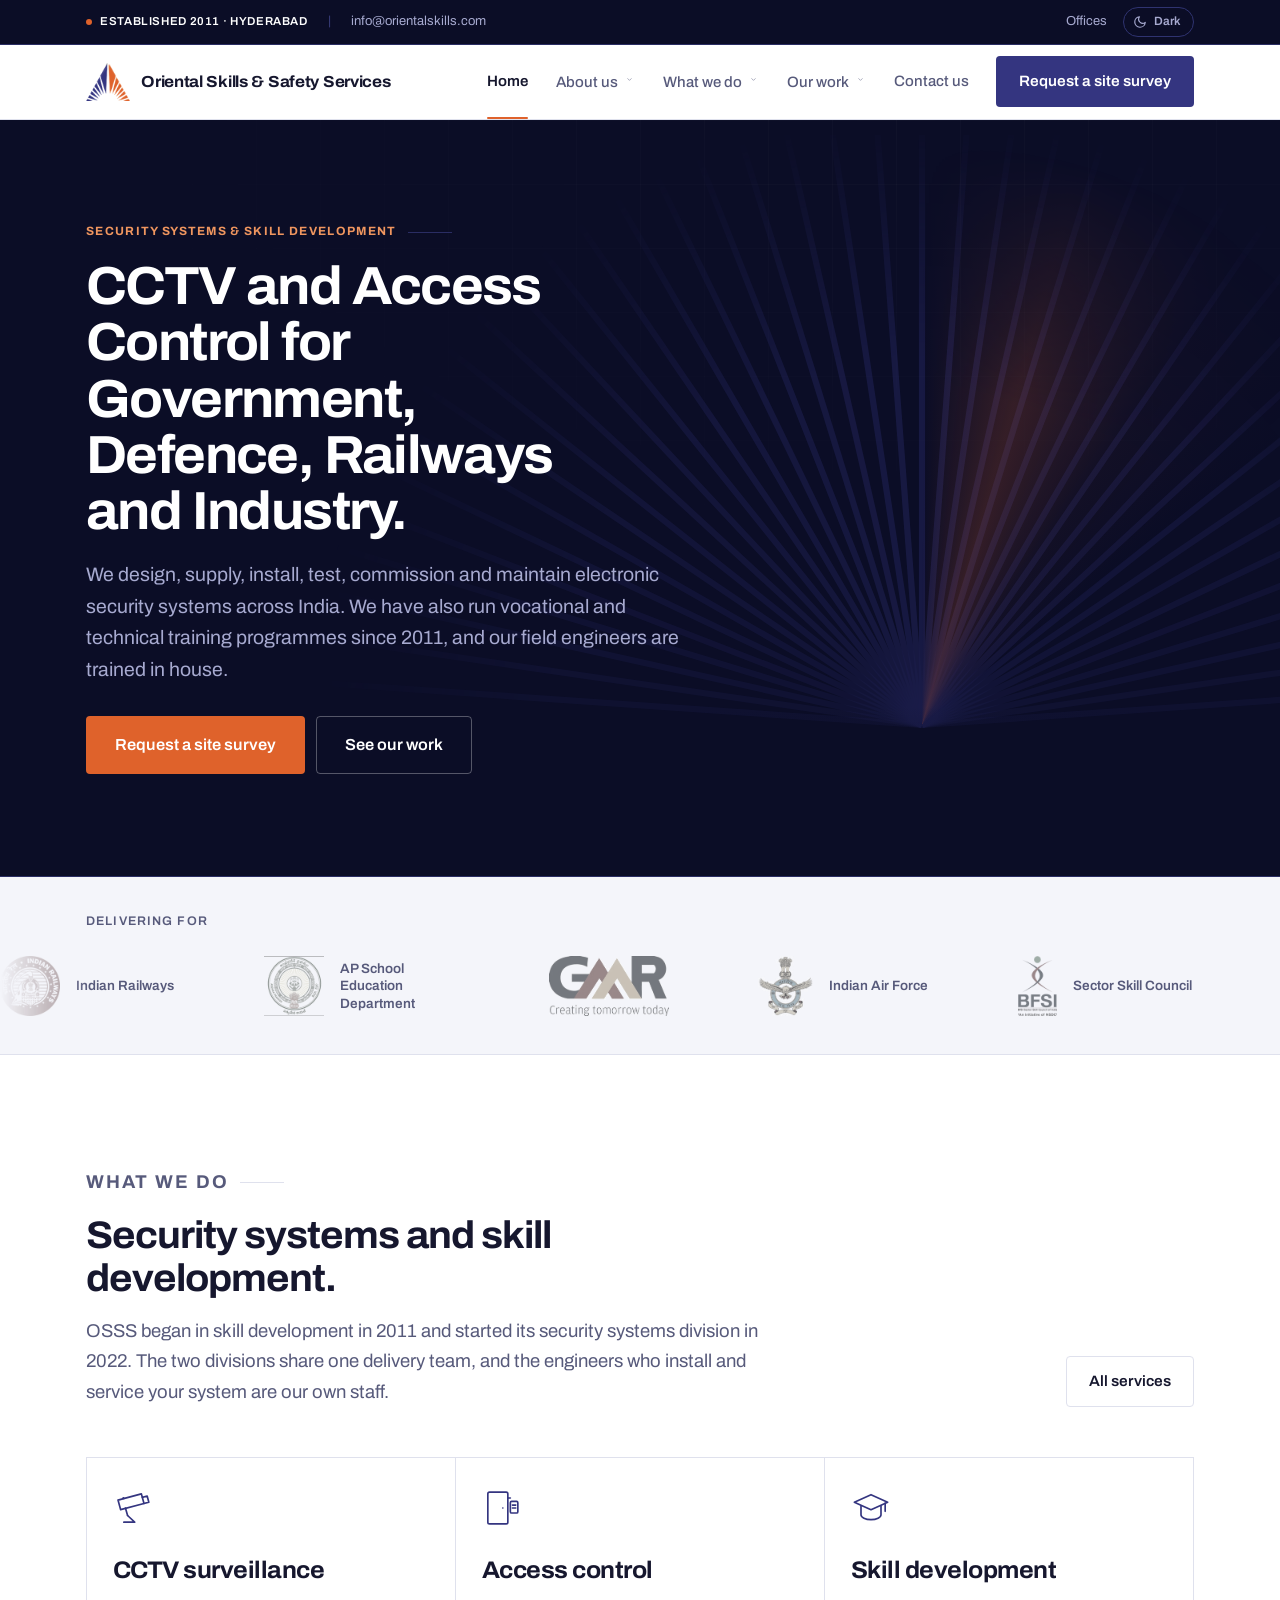
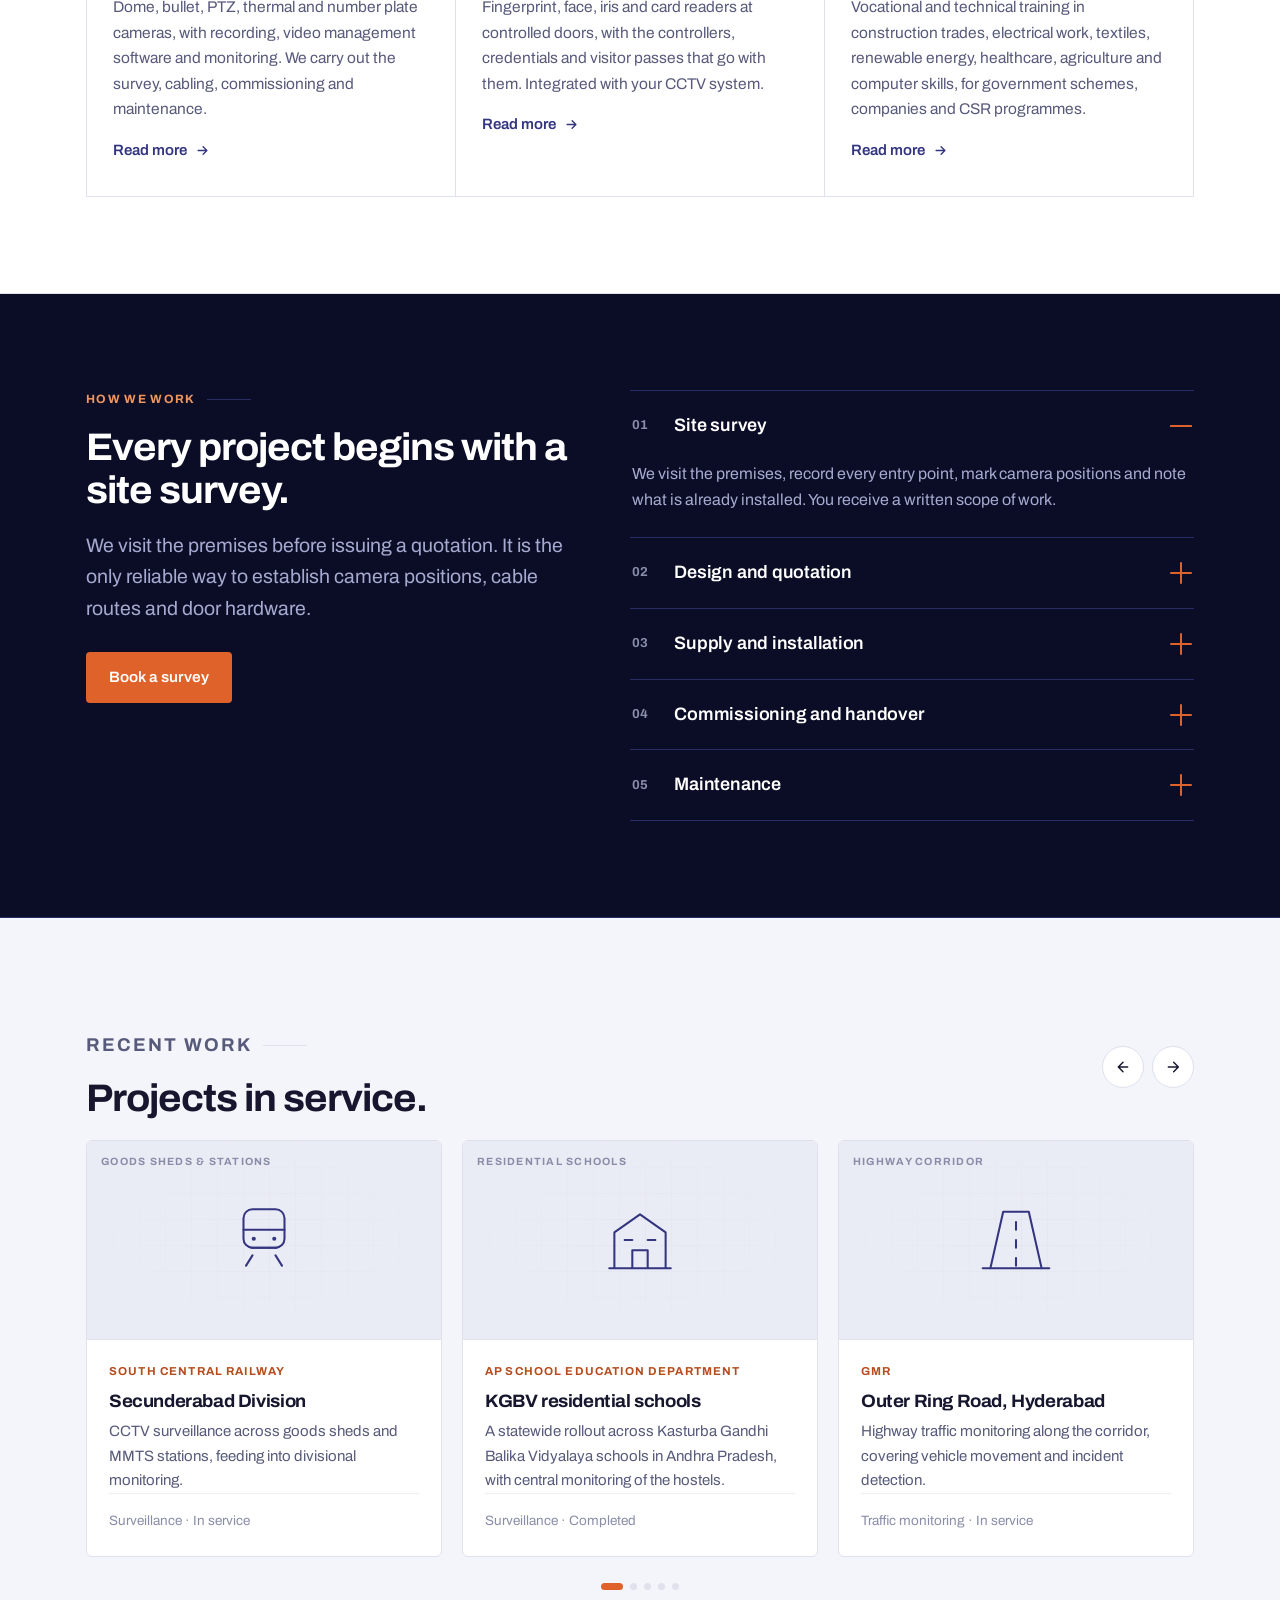
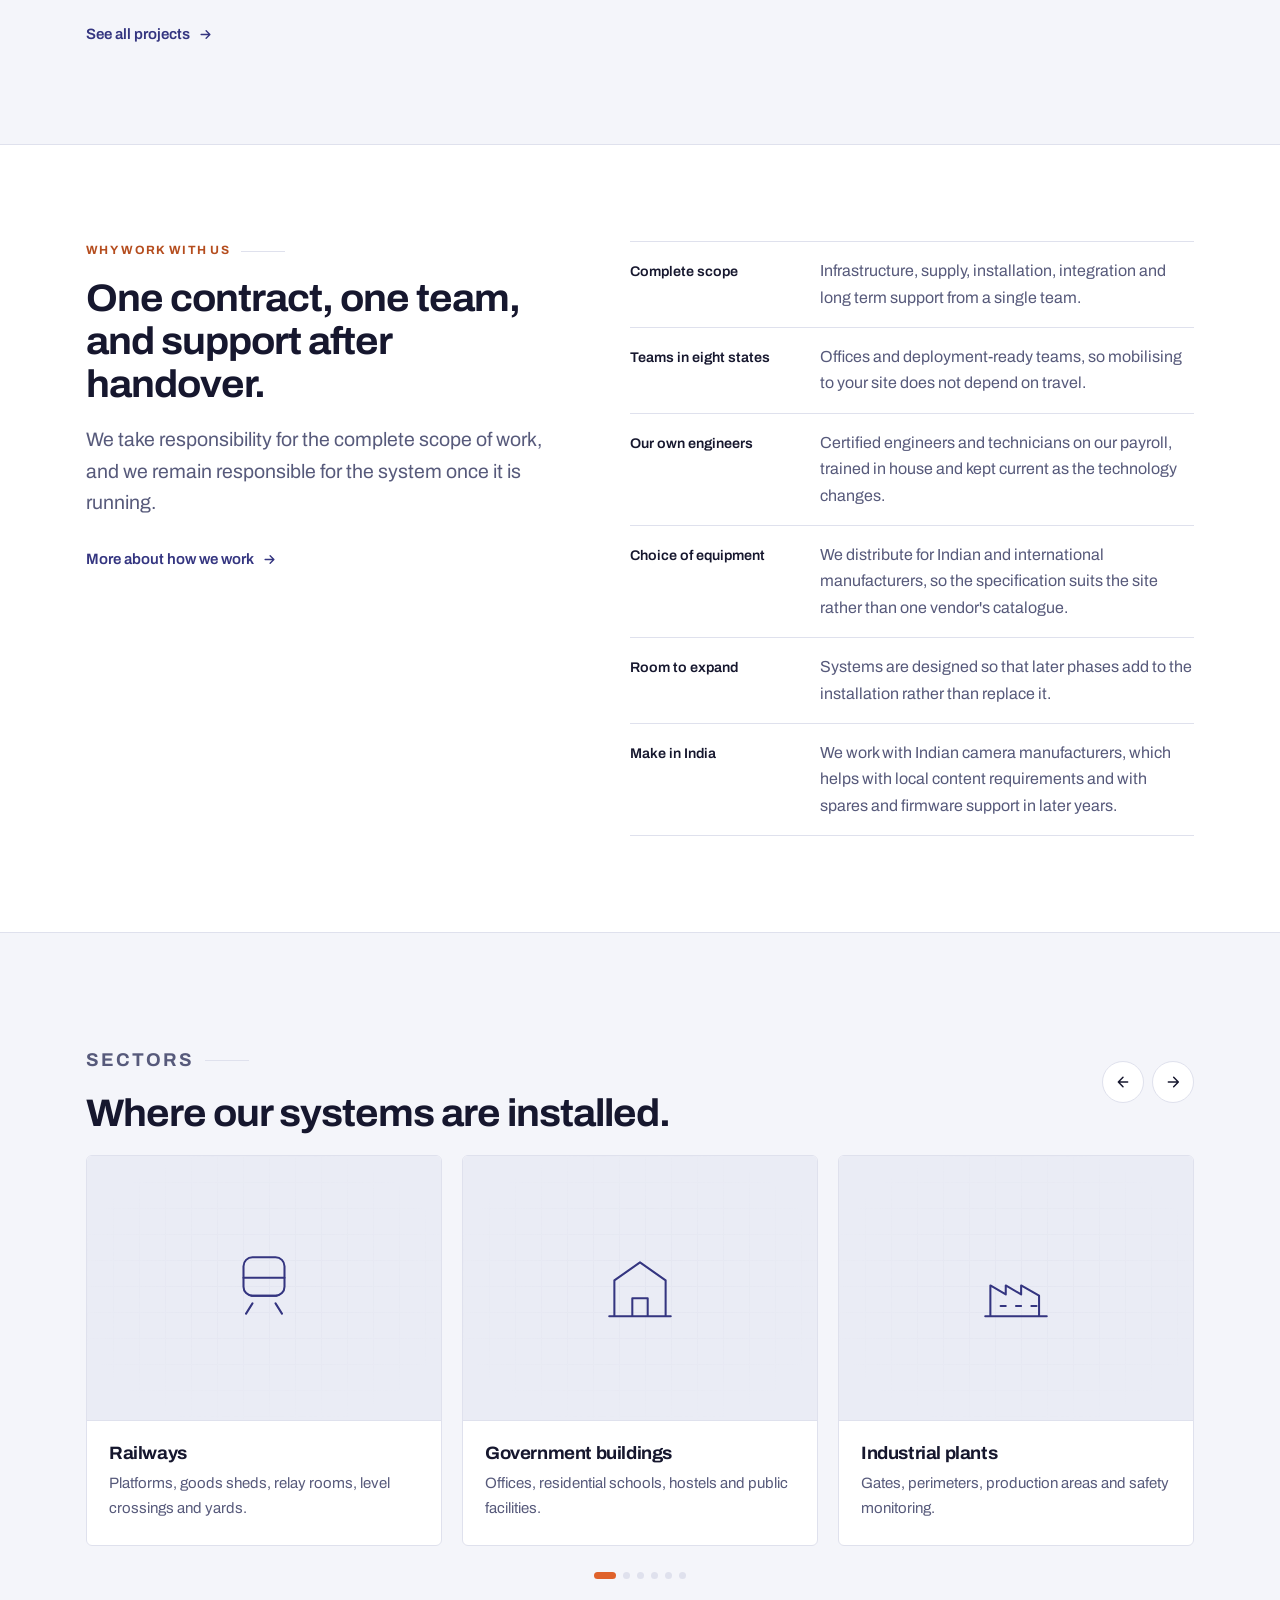
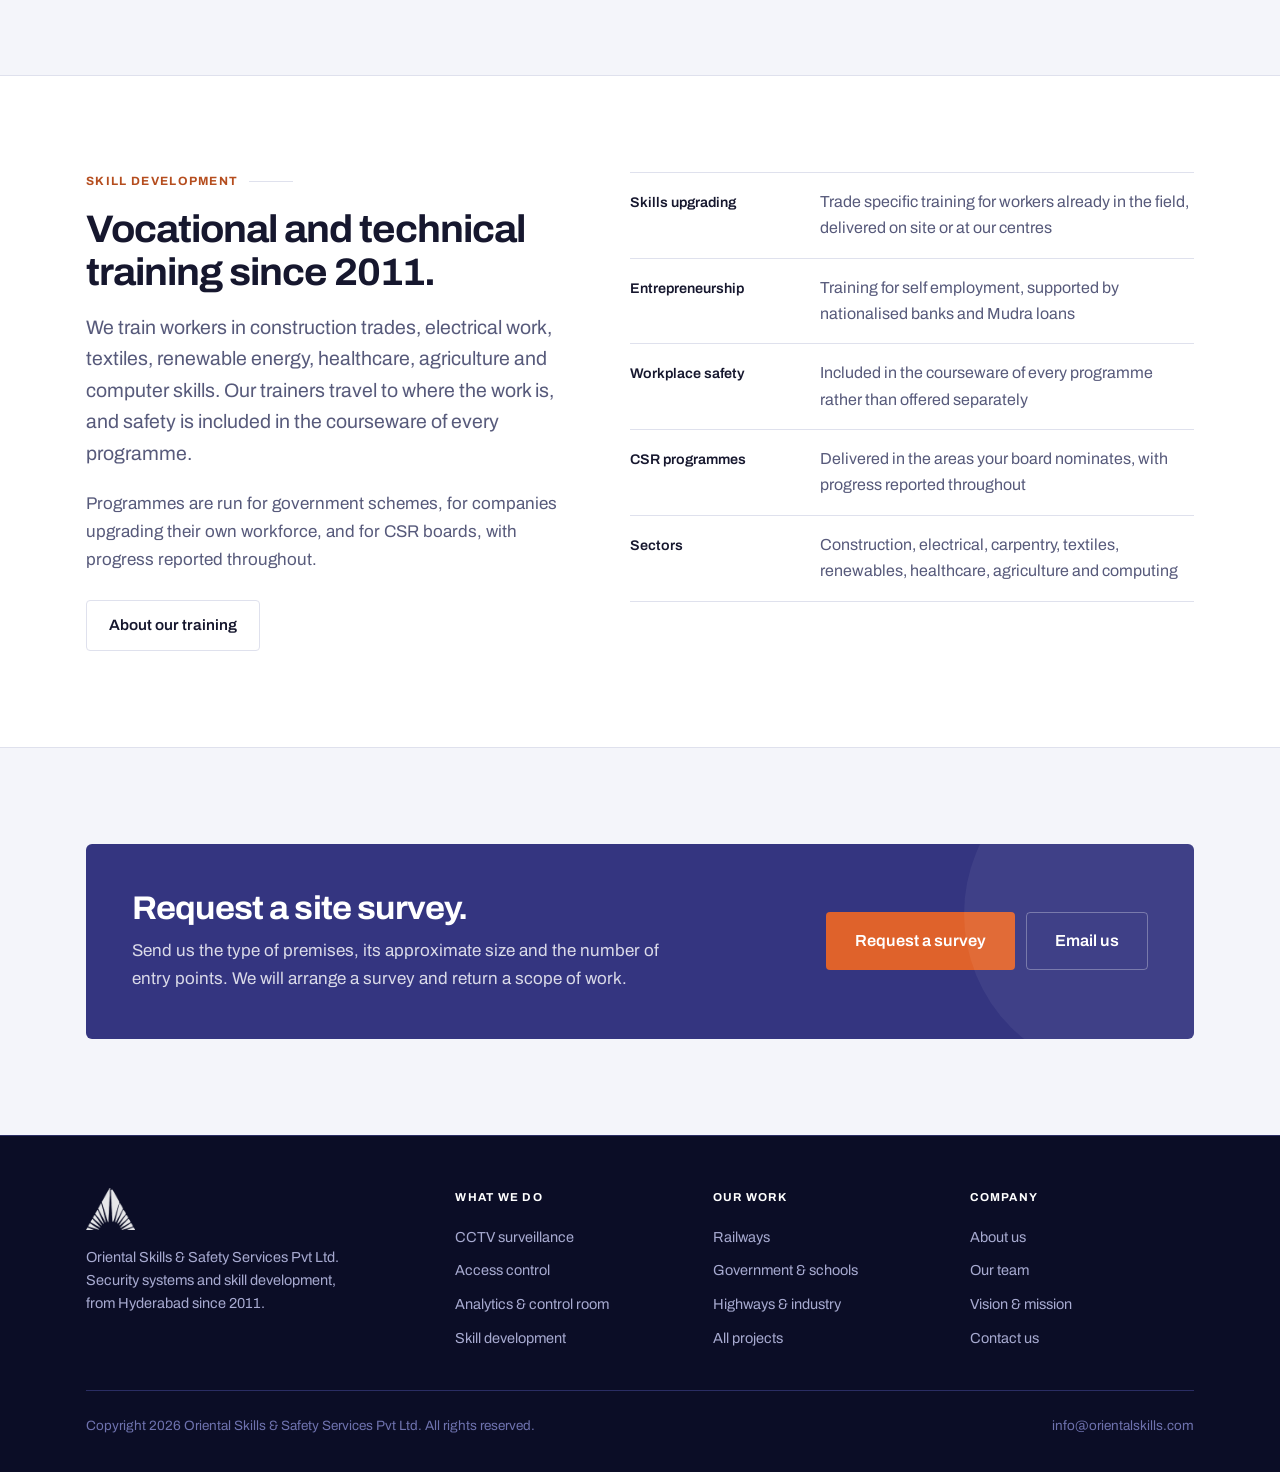
==== commit 7b758998: "Revise heading and description for security services Updated the heading and description for clarity" ====
--- a/index.html
+++ b/index.html
@@ -173,8 +173,8 @@
   <div class="sweep" aria-hidden="true"></div>
   <div class="wrap">
     <p class="eyebrow">Security systems &amp; skill development</p>
-    <h1>CCTV and access control for railways, government and industry.</h1>
-    <p class="lede">We supply, install, commission and maintain electronic security systems across India. We have also run vocational and technical training programmes since 2011, and our field engineers are trained in house.</p>
+    <h1>CCTV and Access Control for Government, Defence, Railways and Industry.</h1>
+    <p class="lede">We design, supply, install, test, commission and maintain electronic security systems across India. We have also run vocational and technical training programmes since 2011, and our field engineers are trained in house.</p>
     <div class="acts">
       <a class="btn btn-a btn-lg" href="contact.html">Request a site survey</a>
       <a class="btn btn-g btn-lg" href="projects.html">See our work</a>
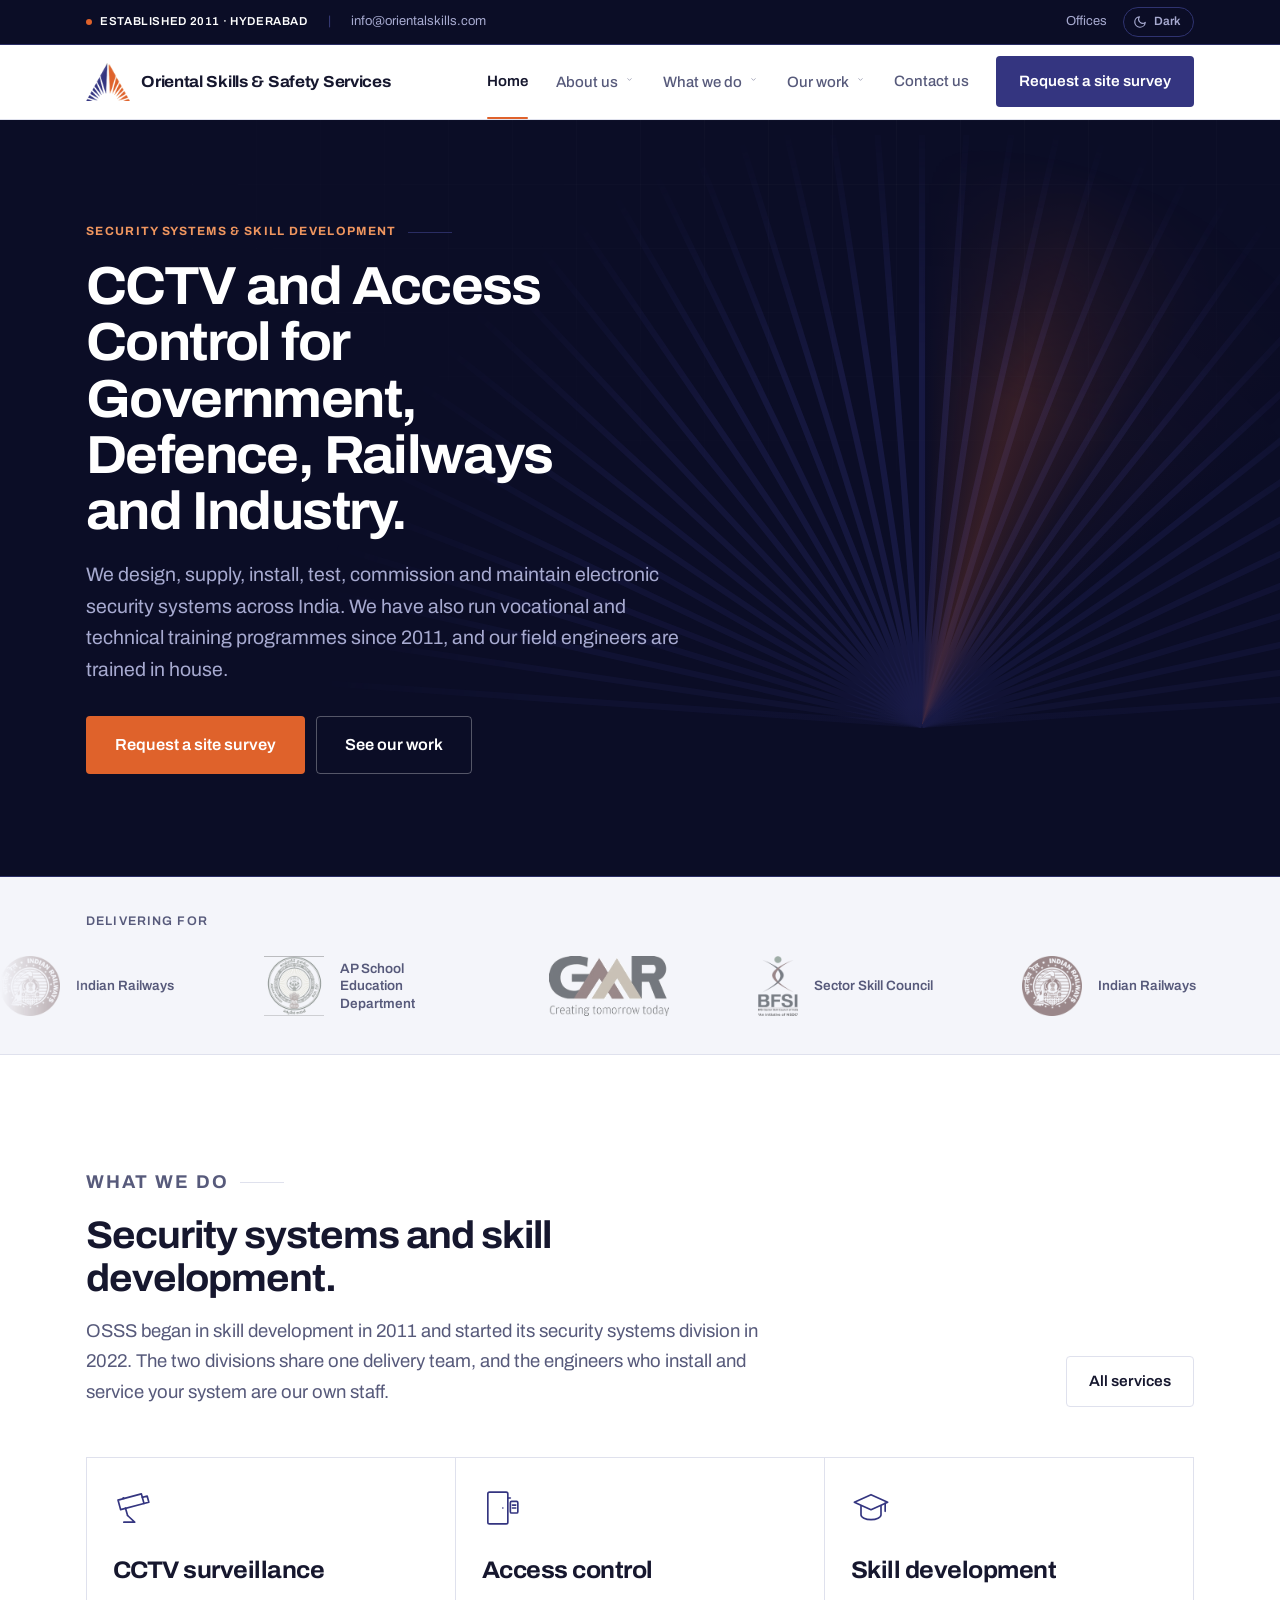
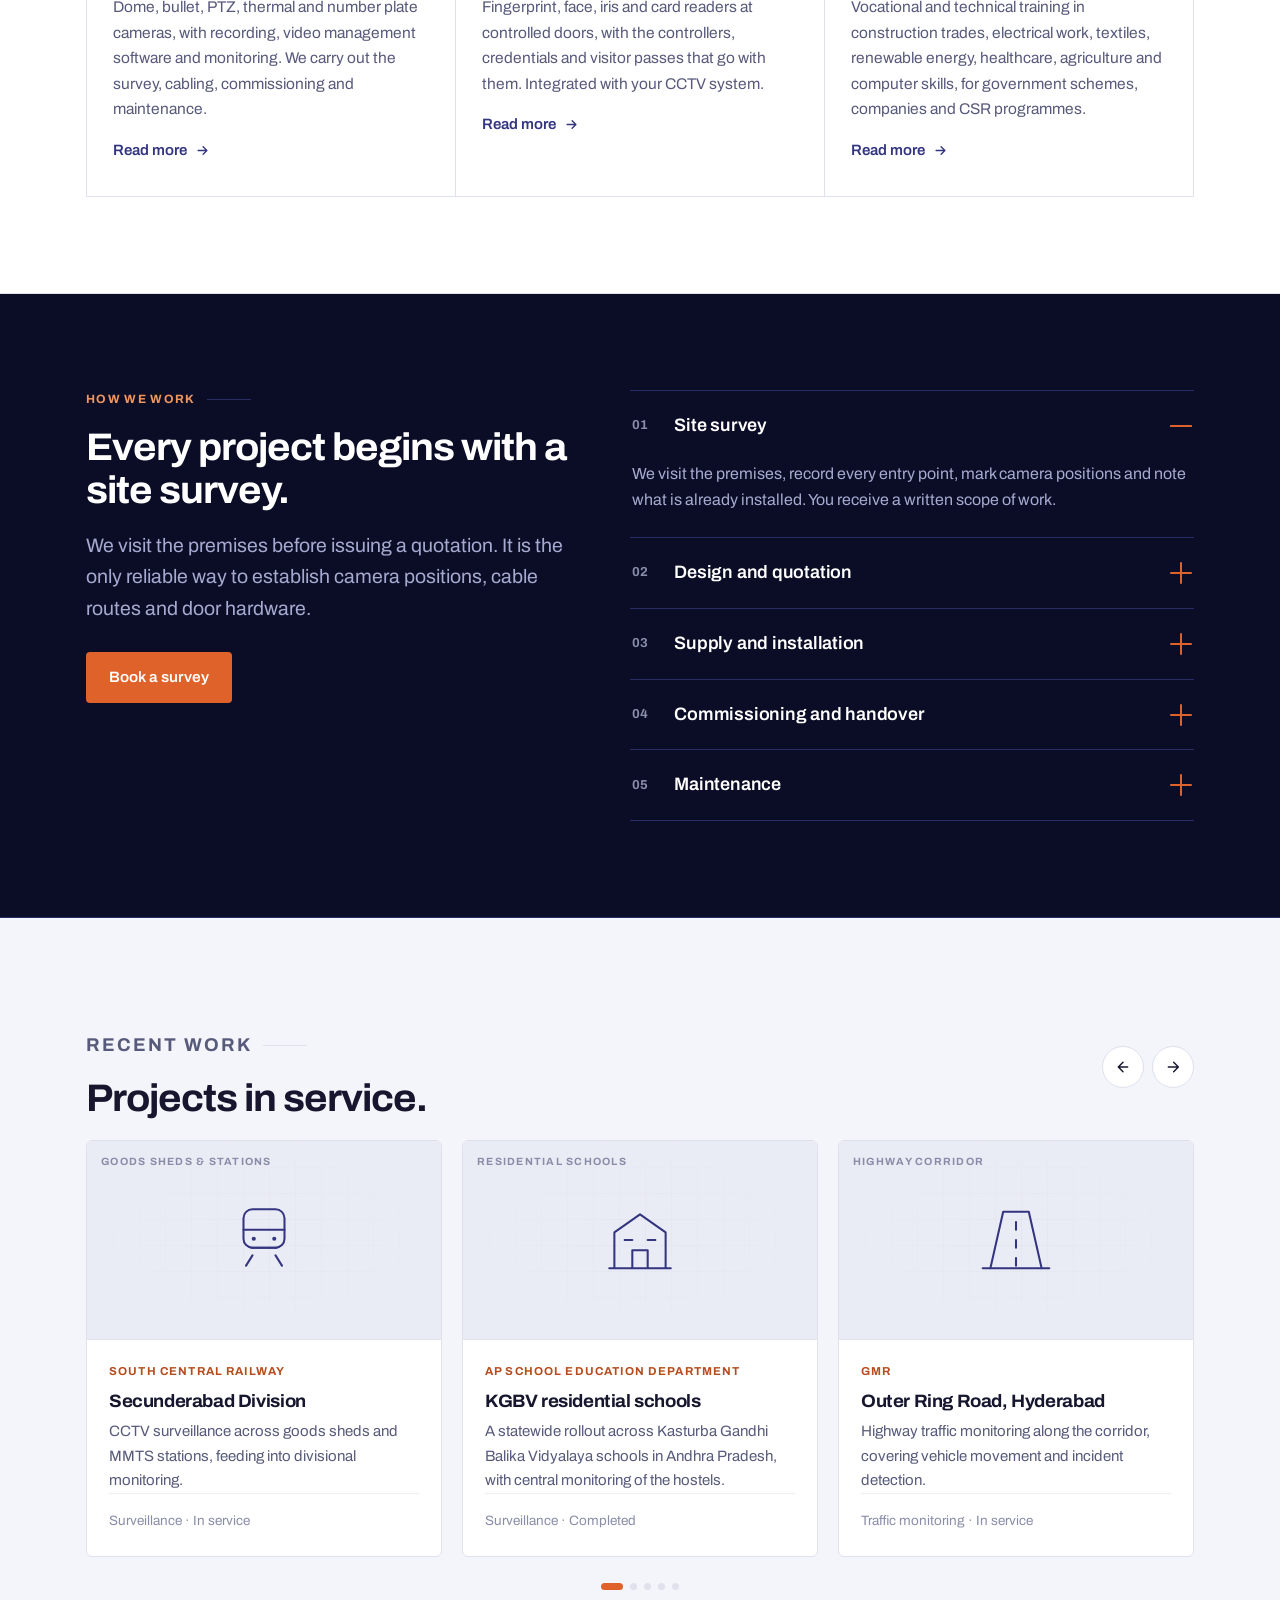
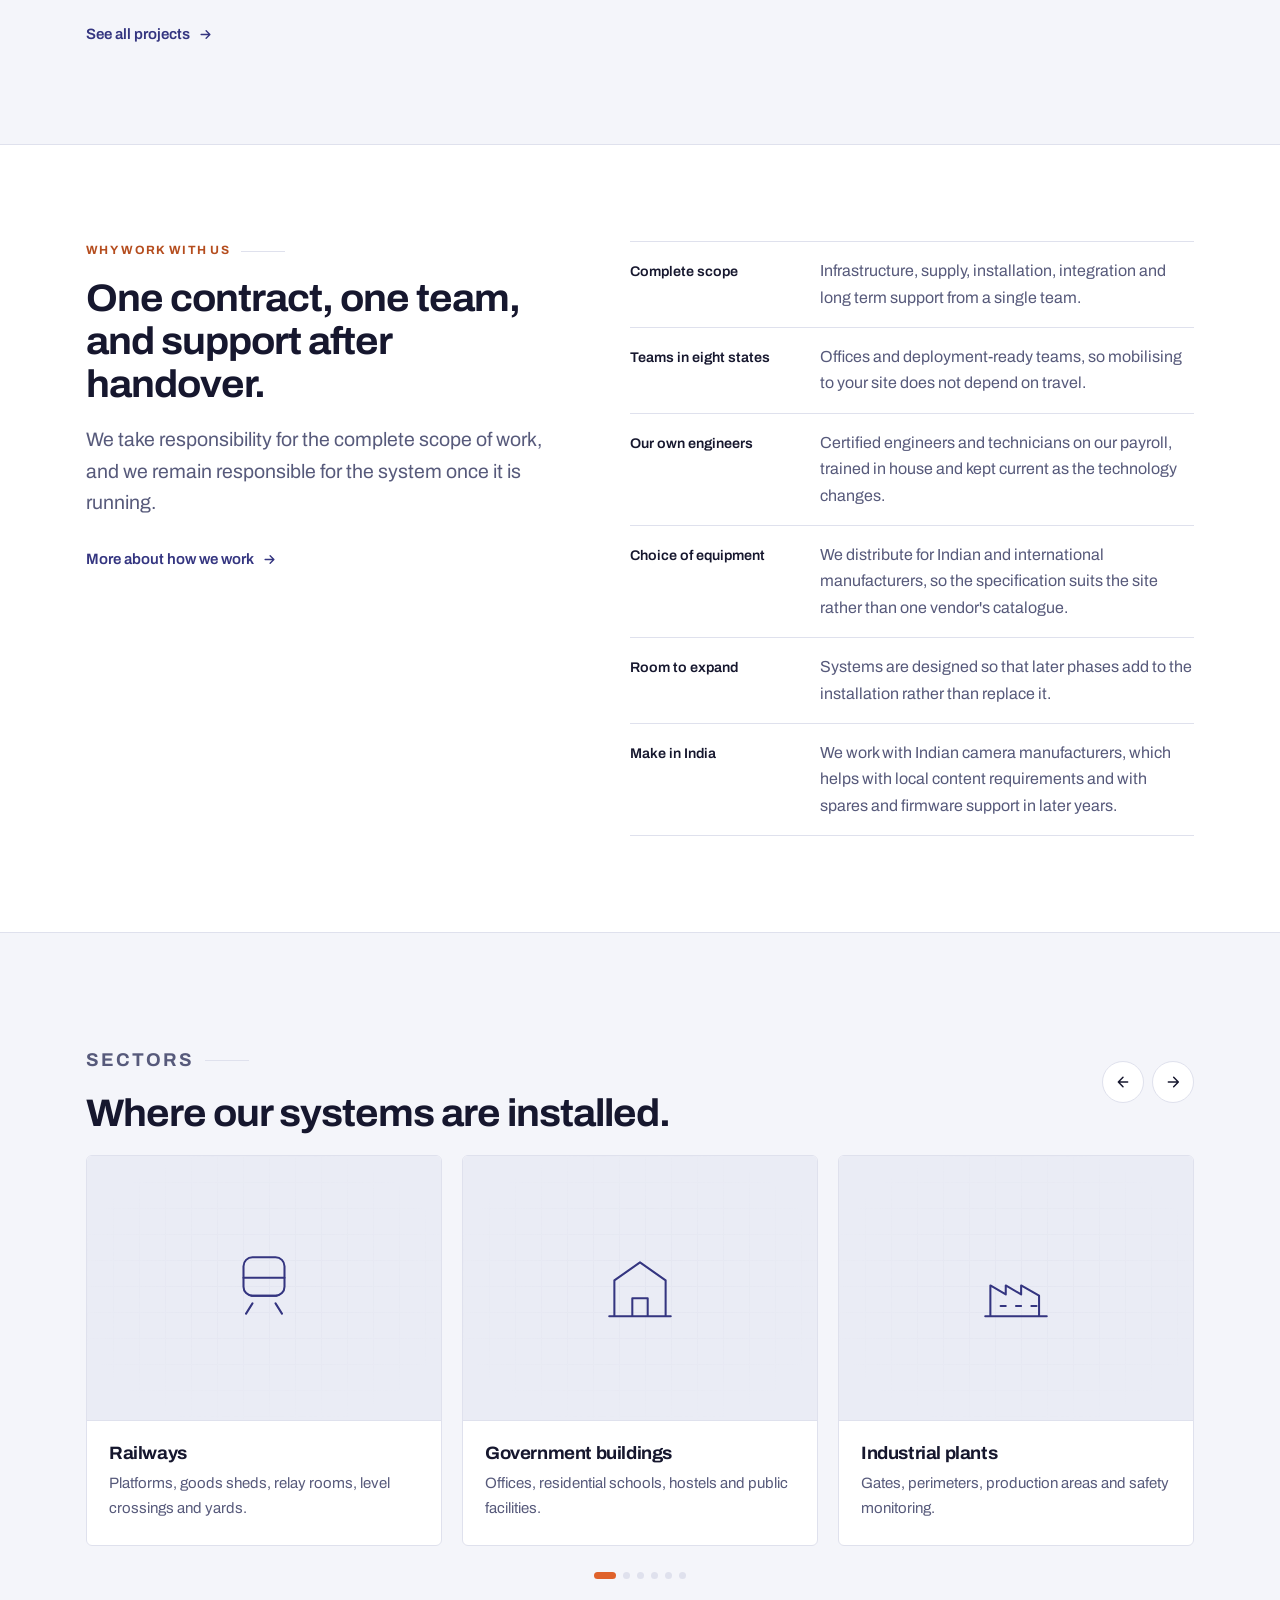
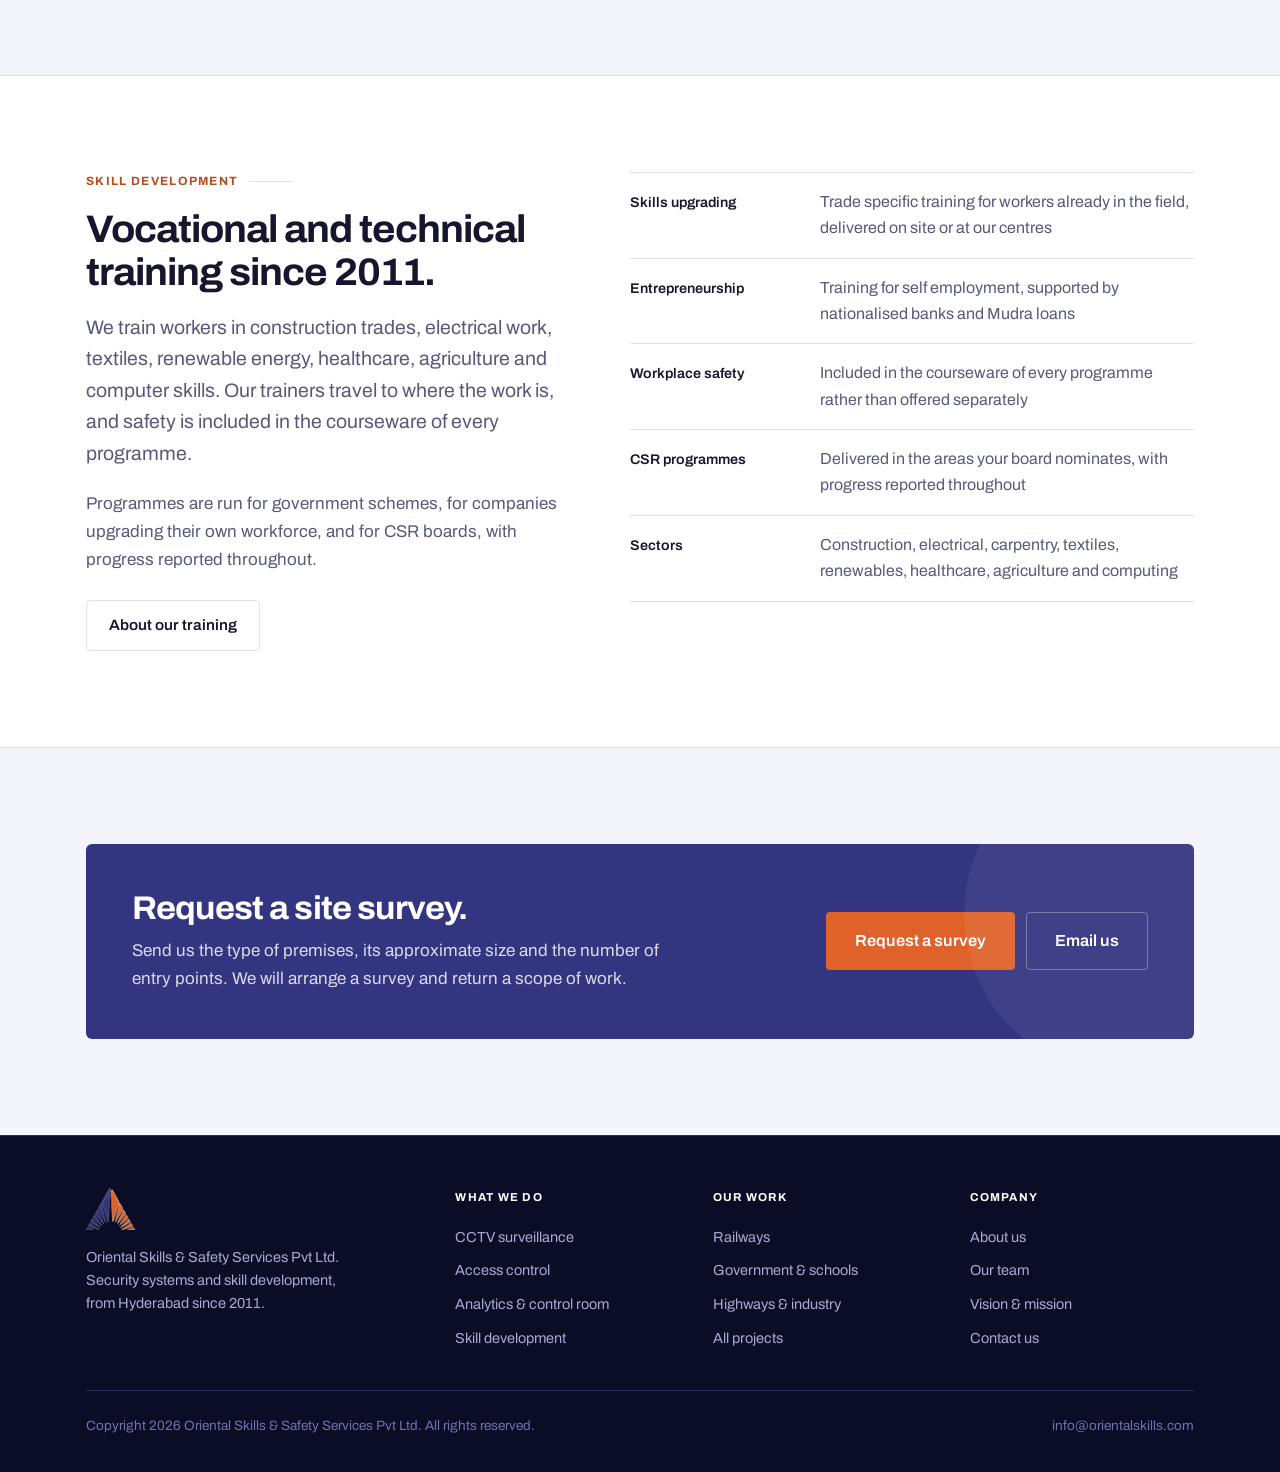
==== commit 5614be3f: "Show the logo in colour in the footer and drop the IAF contract The footer filter turned the logo wh" ====
--- a/index.html
+++ b/index.html
@@ -1,4 +1,14 @@
 <!DOCTYPE html>
+<!--
+  GENERATED FILE - DO NOT EDIT.
+  Every edit here is overwritten the next time the site is built,
+  including by the GitHub Pages workflow, so a change made here
+  disappears from the live site without any error.
+
+  Edit _bodies/index.html for this page's content,
+  or _parts/header.html and _parts/footer.html for the menu and
+  footer, then run: python build.py
+-->
 <html lang="en" data-theme="light">
 <head>
 <meta charset="utf-8">
@@ -144,7 +154,7 @@
             </a>
             <a class="pi" href="projects.html#industry">
               <span class="pic"><svg viewBox="0 0 24 24" fill="none" stroke="currentColor" stroke-width="1.9" stroke-linecap="round" stroke-linejoin="round"><path d="M3 20h18M4 20v-9l5 3V11l5 3V11l6 3.4V20"/></svg></span>
-              <span><b>Highways &amp; industry</b><span>Traffic monitoring, defence sites and plant security.</span></span>
+              <span><b>Highways &amp; industry</b><span>Traffic monitoring and plant security.</span></span>
             </a>
             <a class="pi" href="projects.html">
               <span class="pic"><svg viewBox="0 0 24 24" fill="none" stroke="currentColor" stroke-width="1.9" stroke-linecap="round" stroke-linejoin="round"><path d="M4 5h16v14H4z"/><path d="M4 9.5h16M9 9.5V19"/></svg></span>
@@ -190,7 +200,6 @@
       <div class="cl"><img src="assets/client-indian-railways.png" alt="Indian Railways"><span class="t">Indian Railways</span></div>
       <div class="cl"><img src="assets/client-ap-govt.png" alt="Government of Andhra Pradesh"><span class="t">AP School Education Department</span></div>
       <div class="cl"><img src="assets/client-gmr.png" alt="GMR Group"></div>
-      <div class="cl"><img src="assets/client-iaf.png" alt="Indian Air Force"><span class="t">Indian Air Force</span></div>
       <div class="cl"><img src="assets/client-bfsi.png" alt="BFSI Sector Skill Council of India"><span class="t">Sector Skill Council</span></div>
     </div>
   </div>
--- a/assets/css/site.css
+++ b/assets/css/site.css
@@ -637,7 +637,7 @@
   border-bottom:1px solid var(--ink-line)}
 @media(max-width:860px){.fgrid{grid-template-columns:1fr 1fr;gap:30px}}
 @media(max-width:520px){.fgrid{grid-template-columns:1fr}}
-.fgrid img{height:42px;width:auto;margin-bottom:16px;filter:brightness(0) invert(1) opacity(.9)}
+.fgrid img{height:42px;width:auto;margin-bottom:16px}
 .fgrid .ft{font-size:11.5px;font-weight:700;letter-spacing:.11em;text-transform:uppercase;
   color:#fff;margin-bottom:14px}
 .fgrid a{display:block;color:var(--ink-tx-2);text-decoration:none;padding:5px 0;transition:color .2s}
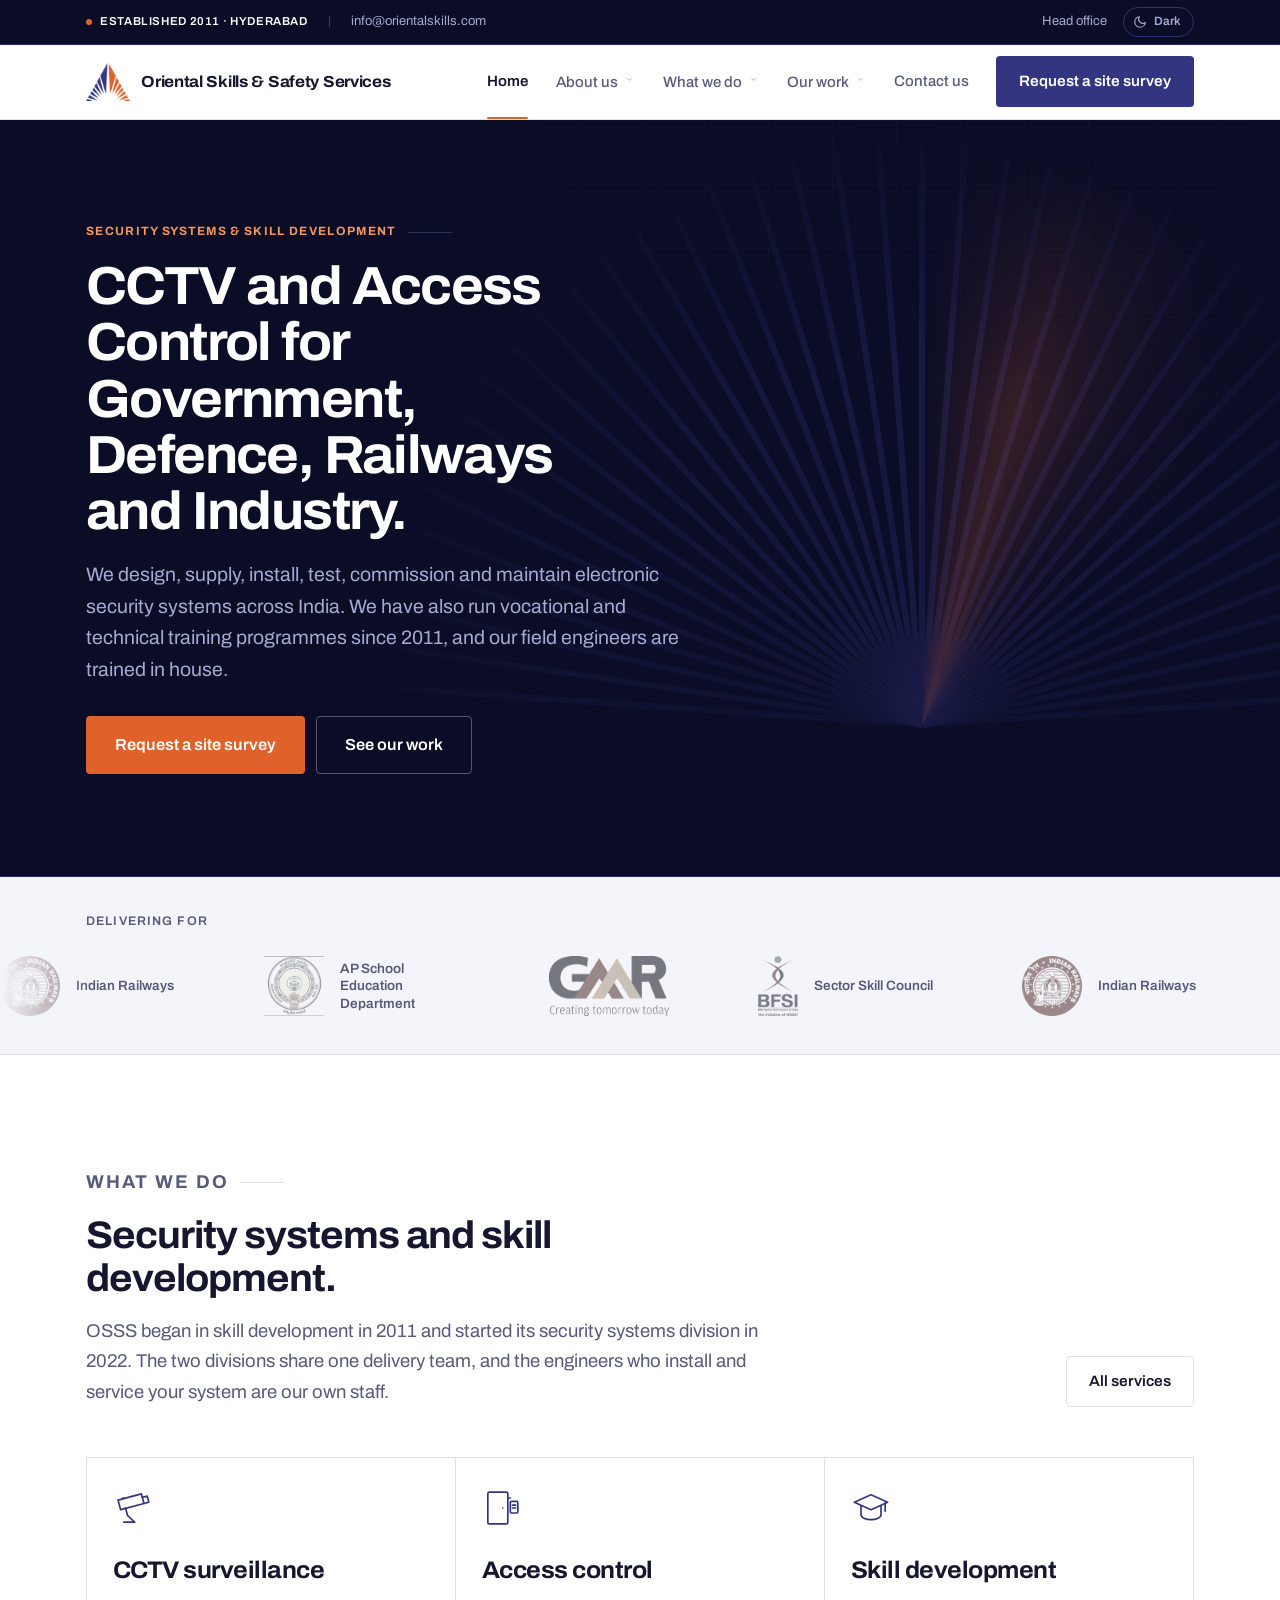
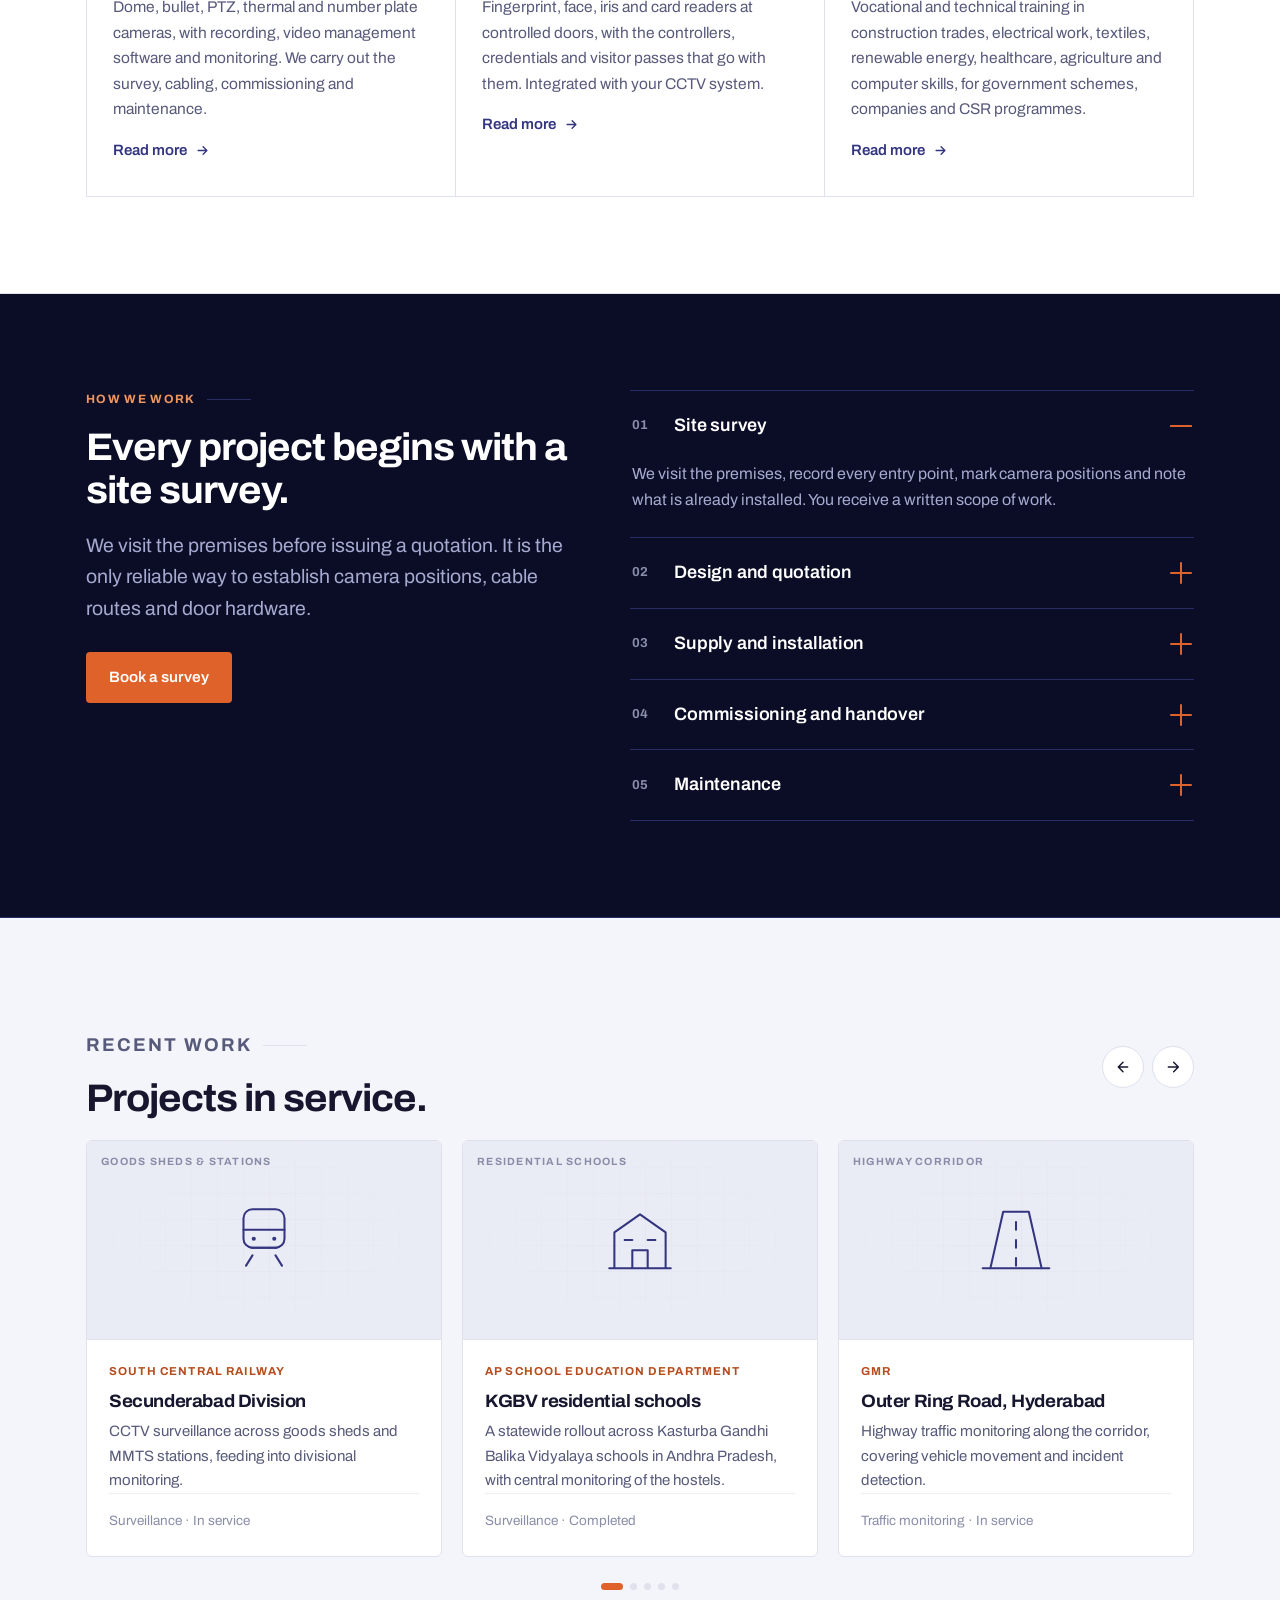
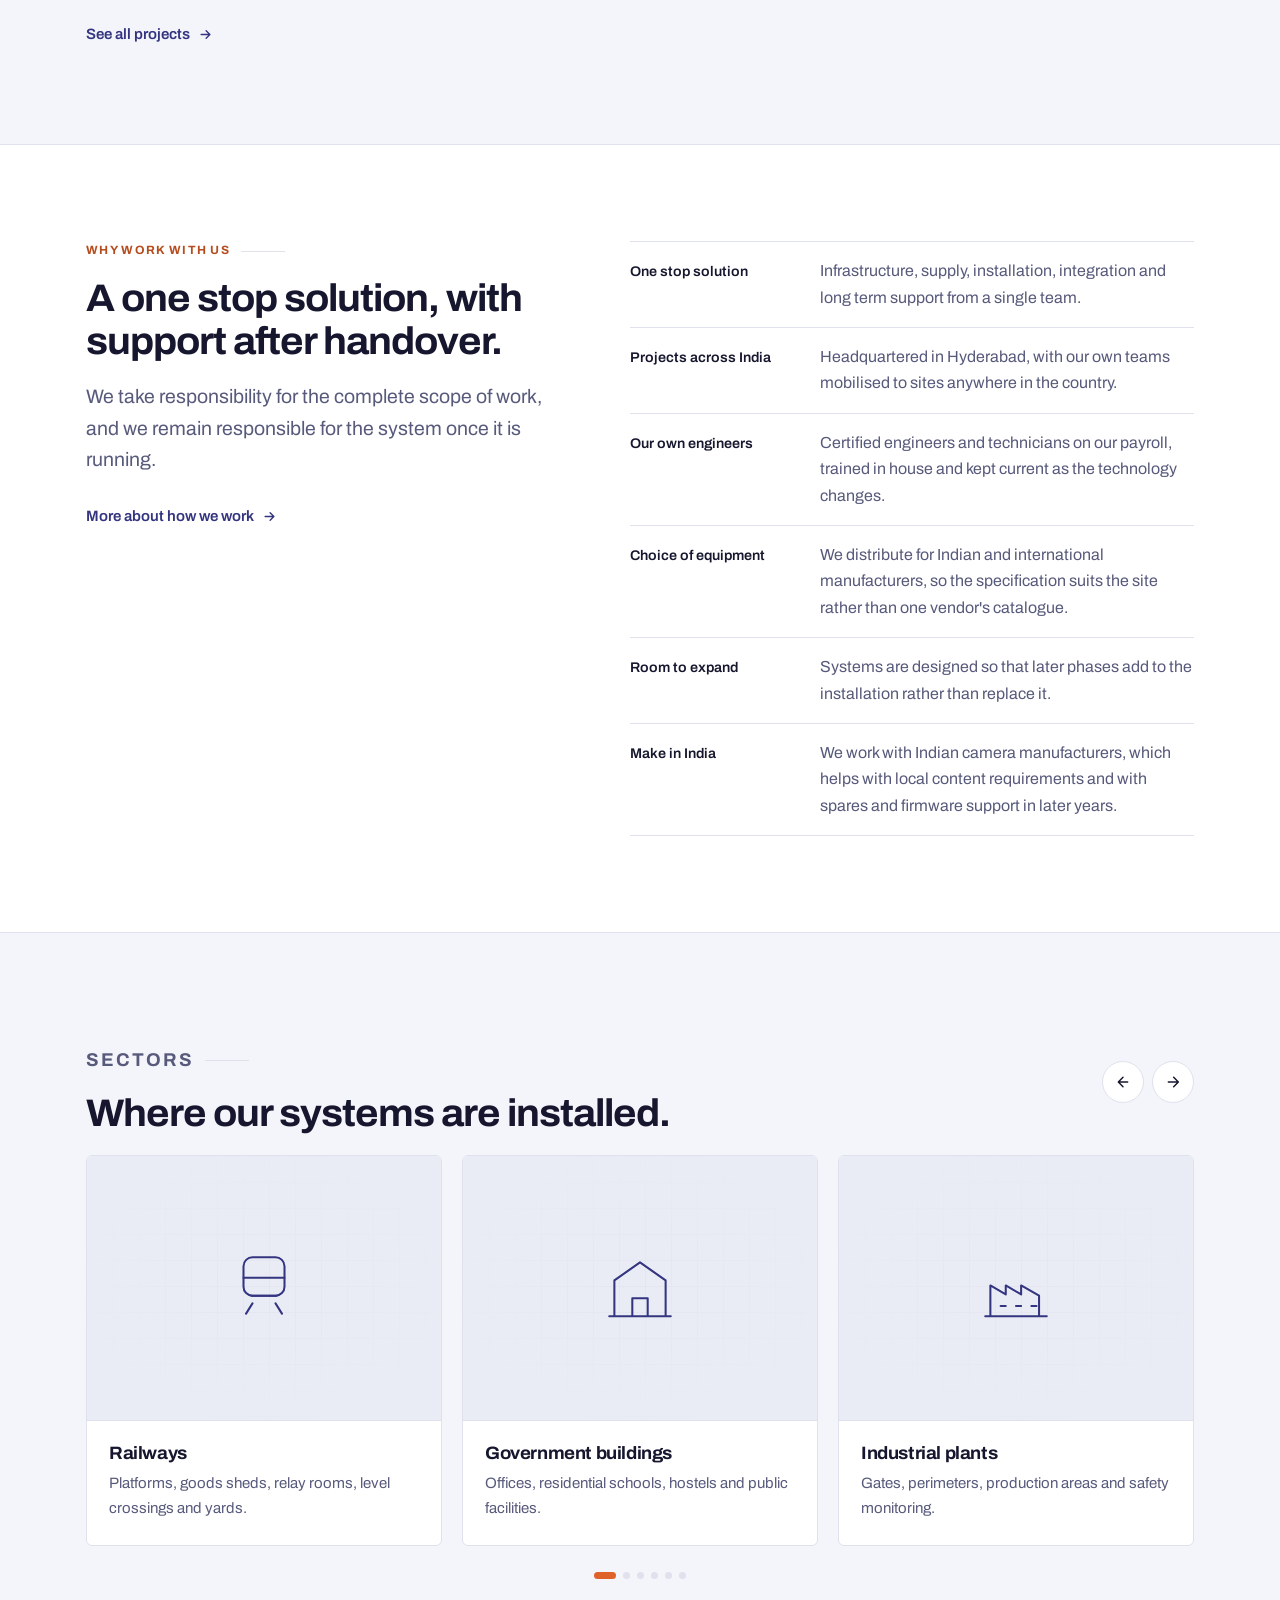
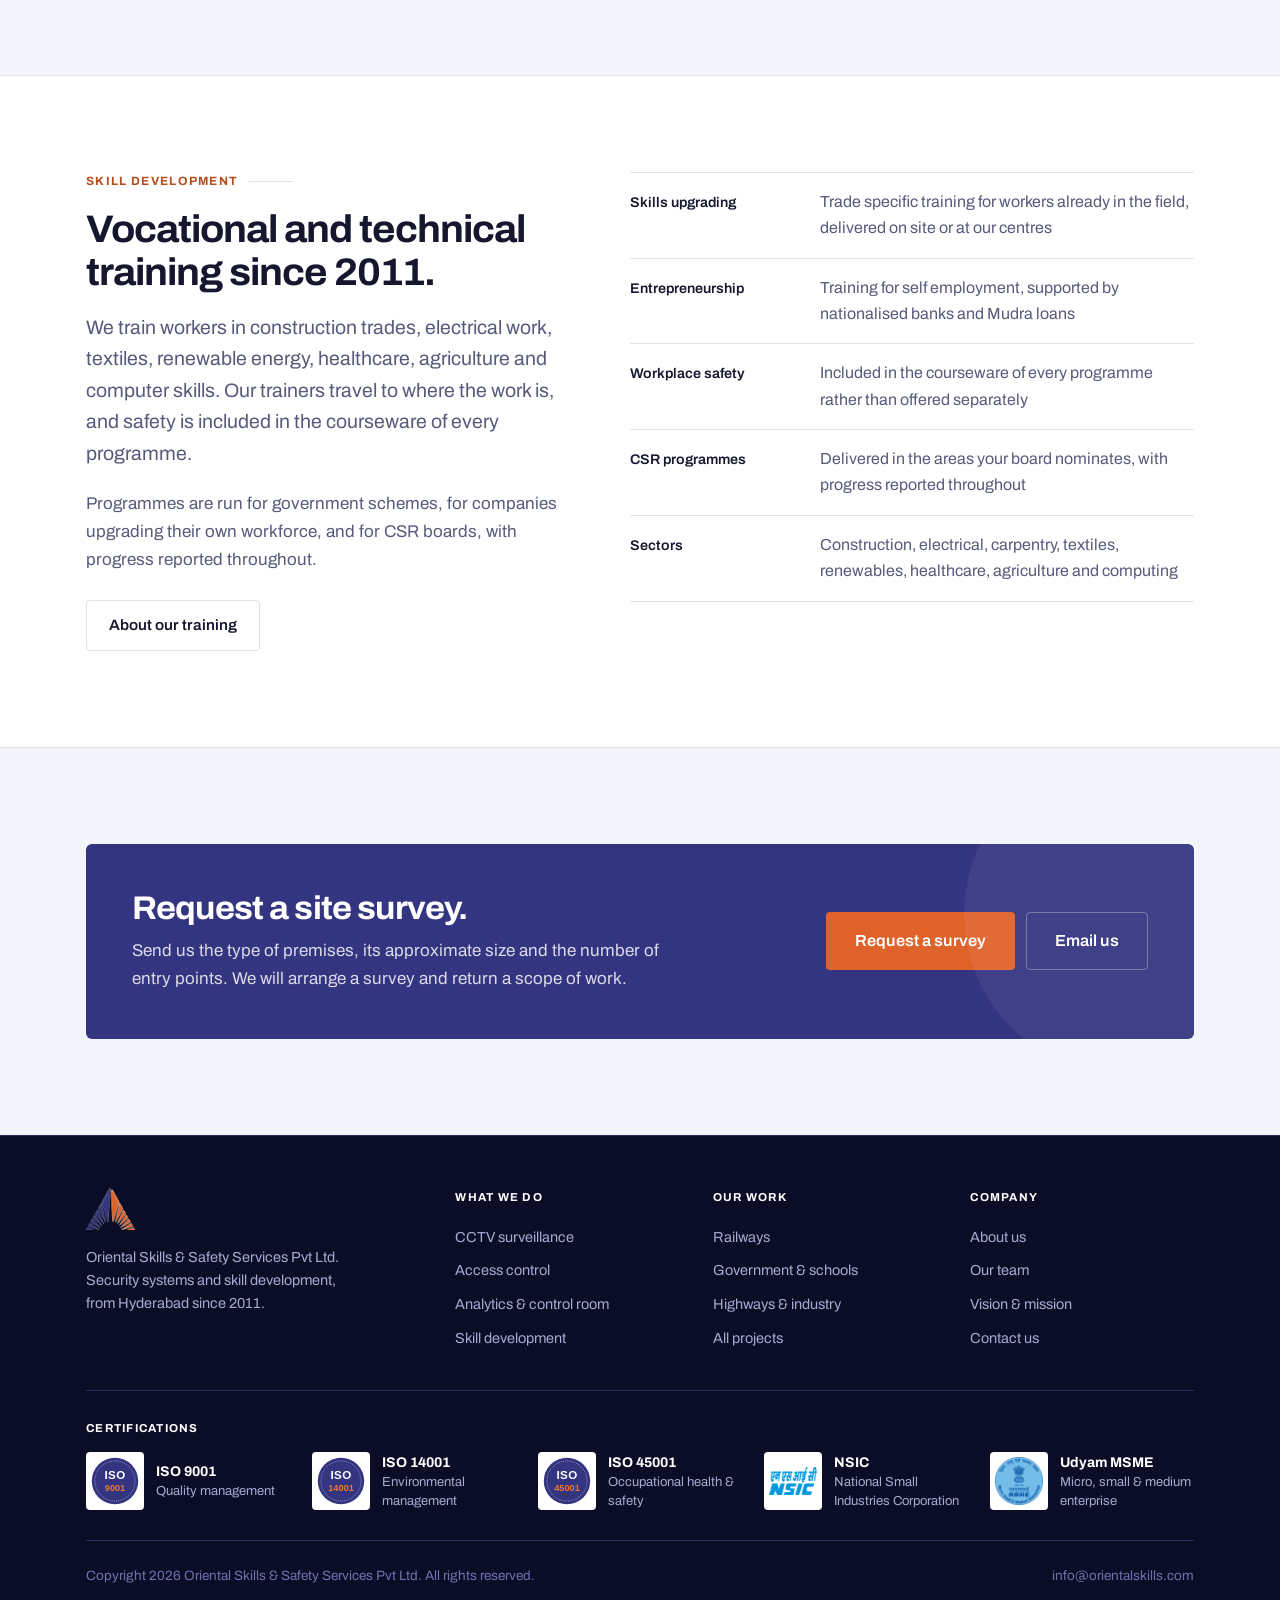
==== commit de00dc8c: "Keep only the Hyderabad head office and add certifications to the footer The eight-state office and " ====
--- a/index.html
+++ b/index.html
@@ -50,7 +50,7 @@
     <span class="sep hide-sm">|</span>
     <a class="hide-sm" href="mailto:info@orientalskills.com">info@orientalskills.com</a>
     <span class="right">
-      <a class="hide-sm" href="contact.html">Offices</a>
+      <a class="hide-sm" href="contact.html">Head office</a>
       <button class="tt" type="button" aria-label="Switch to dark theme">
         <svg class="i-moon" viewBox="0 0 24 24" fill="none" stroke="currentColor" stroke-width="2" stroke-linecap="round" stroke-linejoin="round" aria-hidden="true"><path d="M21 12.8A9 9 0 1 1 11.2 3a7 7 0 0 0 9.8 9.8z"/></svg>
         <svg class="i-sun" viewBox="0 0 24 24" fill="none" stroke="currentColor" stroke-width="2" stroke-linecap="round" stroke-linejoin="round" aria-hidden="true"><circle cx="12" cy="12" r="4.2"/><path d="M12 2v2M12 20v2M4.9 4.9l1.4 1.4M17.7 17.7l1.4 1.4M2 12h2M20 12h2M4.9 19.1l1.4-1.4M17.7 6.3l1.4-1.4"/></svg>
@@ -100,7 +100,7 @@
             </a>
           </div>
           <div class="panel-foot">
-            <p>Offices in eight states, head office at Moula Ali, Hyderabad.</p>
+            <p>Headquartered in Hyderabad, taking up projects across India.</p>
             <a class="tlink" href="about.html">About the company <svg viewBox="0 0 24 24" fill="none" stroke="currentColor" stroke-width="2.2" stroke-linecap="round" stroke-linejoin="round"><path d="M5 12h13M13 6l6 6-6 6"/></svg></a>
           </div>
         </div>
@@ -131,7 +131,7 @@
             </a>
           </div>
           <div class="panel-foot">
-            <p>Supply, installation, commissioning and maintenance under one contract.</p>
+            <p>Supply, installation, commissioning and maintenance as a one stop solution.</p>
             <a class="tlink" href="security.html">Security systems <svg viewBox="0 0 24 24" fill="none" stroke="currentColor" stroke-width="2.2" stroke-linecap="round" stroke-linejoin="round"><path d="M5 12h13M13 6l6 6-6 6"/></svg></a>
           </div>
         </div>
@@ -374,13 +374,13 @@
     <div class="split up">
       <div>
         <p class="eyebrow">Why work with us</p>
-        <h2>One contract, one team, and support after handover.</h2>
+        <h2>A one stop solution, with support after handover.</h2>
         <p class="lede" style="margin-top:18px">We take responsibility for the complete scope of work, and we remain responsible for the system once it is running.</p>
         <div style="margin-top:26px"><a class="tlink" href="about.html#why">More about how we work <svg viewBox="0 0 24 24" fill="none" stroke="currentColor" stroke-width="2.2" stroke-linecap="round" stroke-linejoin="round"><path d="M5 12h13M13 6l6 6-6 6"/></svg></a></div>
       </div>
       <div class="rows">
-        <div class="r"><span class="k">Complete scope</span><span class="v">Infrastructure, supply, installation, integration and long term support from a single team.</span></div>
-        <div class="r"><span class="k">Teams in eight states</span><span class="v">Offices and deployment-ready teams, so mobilising to your site does not depend on travel.</span></div>
+        <div class="r"><span class="k">One stop solution</span><span class="v">Infrastructure, supply, installation, integration and long term support from a single team.</span></div>
+        <div class="r"><span class="k">Projects across India</span><span class="v">Headquartered in Hyderabad, with our own teams mobilised to sites anywhere in the country.</span></div>
         <div class="r"><span class="k">Our own engineers</span><span class="v">Certified engineers and technicians on our payroll, trained in house and kept current as the technology changes.</span></div>
         <div class="r"><span class="k">Choice of equipment</span><span class="v">We distribute for Indian and international manufacturers, so the specification suits the site rather than one vendor's catalogue.</span></div>
         <div class="r"><span class="k">Room to expand</span><span class="v">Systems are designed so that later phases add to the installation rather than replace it.</span></div>
@@ -505,6 +505,16 @@
         <a href="contact.html">Contact us</a>
       </div>
     </div>
+    <div class="fcert">
+      <p class="ft">Certifications</p>
+      <div class="certs">
+        <div class="cert"><span class="lg"><img src="assets/cert-iso-9001.svg" alt="ISO 9001"></span><span><b>ISO 9001</b>Quality management</span></div>
+        <div class="cert"><span class="lg"><img src="assets/cert-iso-14001.svg" alt="ISO 14001"></span><span><b>ISO 14001</b>Environmental management</span></div>
+        <div class="cert"><span class="lg"><img src="assets/cert-iso-45001.svg" alt="ISO 45001"></span><span><b>ISO 45001</b>Occupational health &amp; safety</span></div>
+        <div class="cert"><span class="lg"><img src="assets/cert-nsic.png" alt="NSIC"></span><span><b>NSIC</b>National Small Industries Corporation</span></div>
+        <div class="cert"><span class="lg"><img src="assets/cert-msme.png" alt="MSME"></span><span><b>Udyam MSME</b>Micro, small &amp; medium enterprise</span></div>
+      </div>
+    </div>
     <div class="fbot">
       <span>Copyright <span class="yr">2026</span> Oriental Skills &amp; Safety Services Pvt Ltd. All rights reserved.</span>
       <span class="r"><a href="mailto:info@orientalskills.com">info@orientalskills.com</a></span>
--- a/assets/css/site.css
+++ b/assets/css/site.css
@@ -638,8 +638,19 @@
 @media(max-width:860px){.fgrid{grid-template-columns:1fr 1fr;gap:30px}}
 @media(max-width:520px){.fgrid{grid-template-columns:1fr}}
 .fgrid img{height:42px;width:auto;margin-bottom:16px}
-.fgrid .ft{font-size:11.5px;font-weight:700;letter-spacing:.11em;text-transform:uppercase;
+.fgrid .ft,.fcert .ft{font-size:11.5px;font-weight:700;letter-spacing:.11em;text-transform:uppercase;
   color:#fff;margin-bottom:14px}
+.fcert{padding:28px 0 30px;border-bottom:1px solid var(--ink-line)}
+.certs{display:grid;grid-template-columns:repeat(5,1fr);gap:18px 22px}
+@media(max-width:1000px){.certs{grid-template-columns:repeat(3,1fr)}}
+@media(max-width:700px){.certs{grid-template-columns:repeat(2,1fr)}}
+@media(max-width:480px){.certs{grid-template-columns:1fr}}
+.cert{display:flex;align-items:center;gap:12px;min-width:0;font-size:13px;line-height:1.4}
+.cert>span:last-child{min-width:0;overflow-wrap:anywhere}
+.cert .lg{flex:0 0 auto;width:58px;height:58px;padding:5px;background:#fff;border-radius:var(--r);
+  display:flex;align-items:center;justify-content:center}
+.cert .lg img{max-width:100%;max-height:100%;width:auto;height:auto}
+.cert b{display:block;color:#fff;font-size:14px;margin-bottom:1px}
 .fgrid a{display:block;color:var(--ink-tx-2);text-decoration:none;padding:5px 0;transition:color .2s}
 .fgrid a:hover{color:#fff}
 .fbot{display:flex;flex-wrap:wrap;gap:10px 26px;padding-top:24px;font-size:13.5px;color:#6E72AE}
